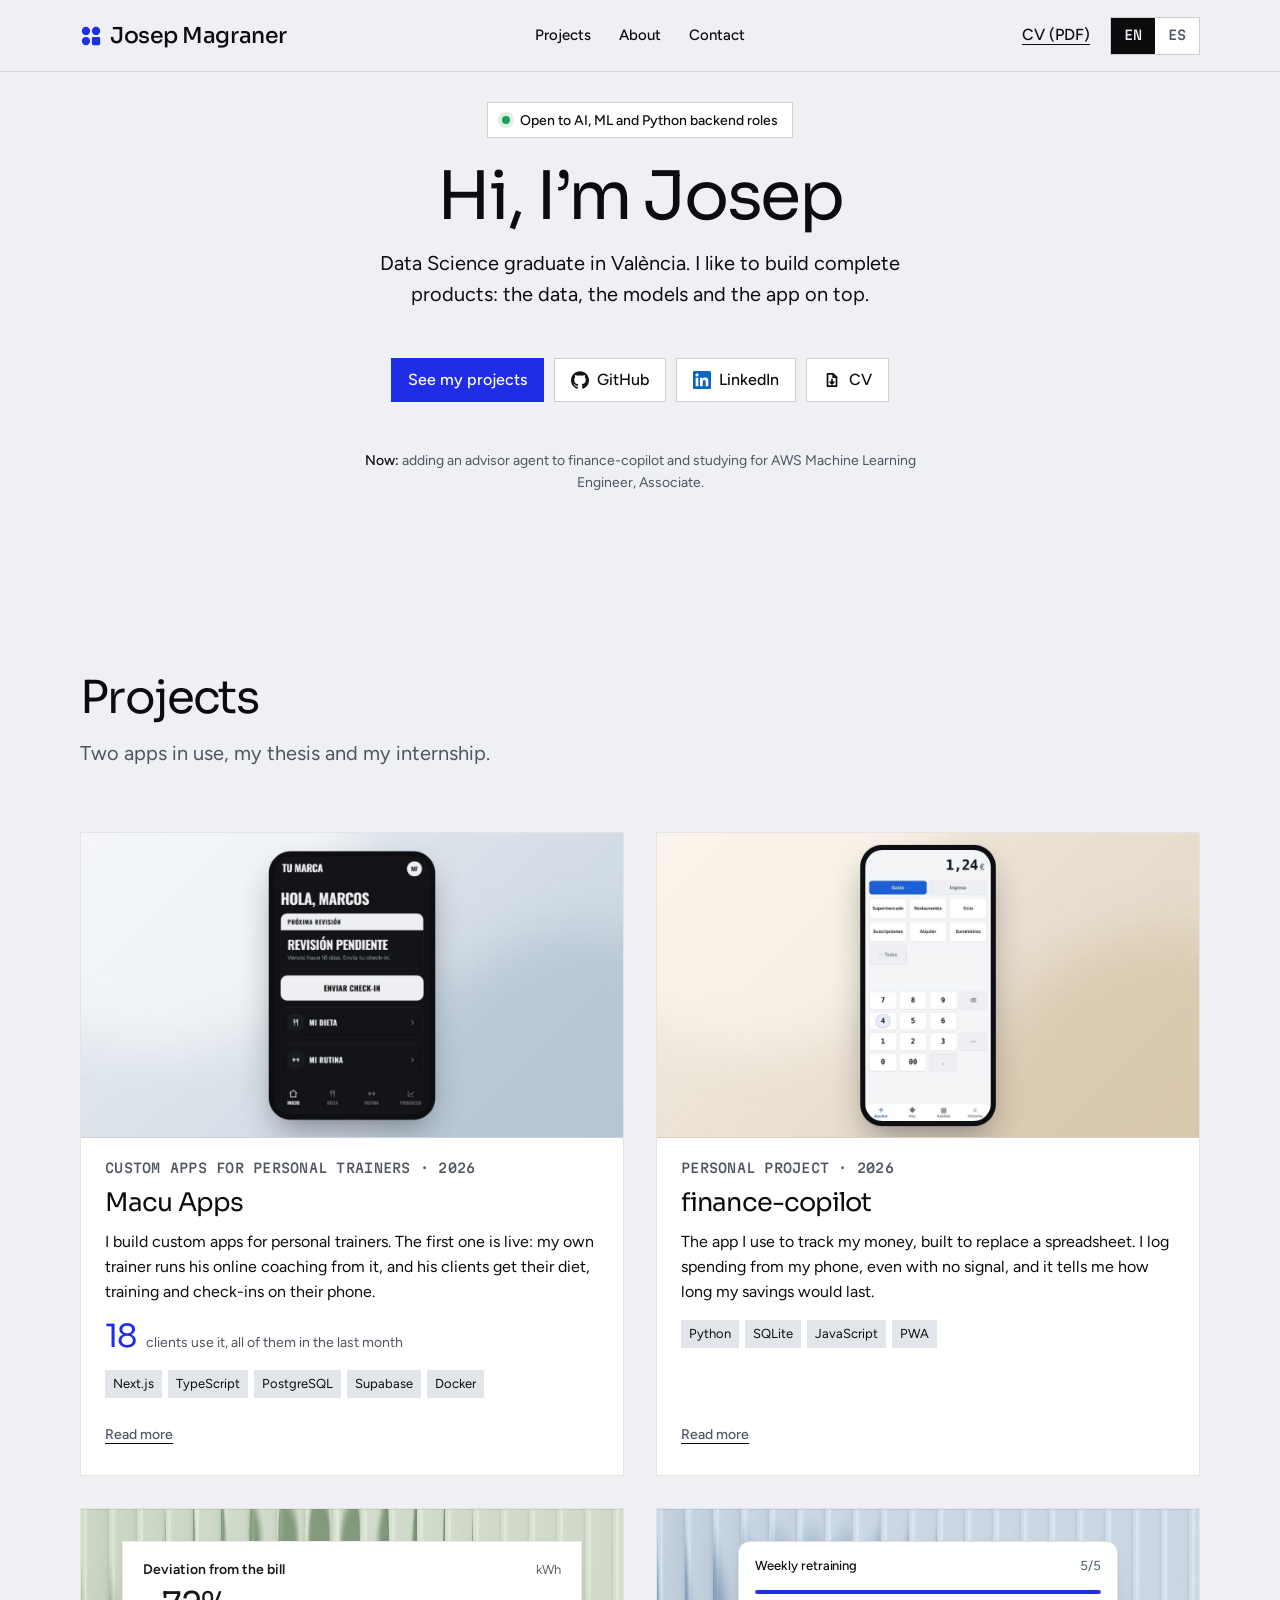
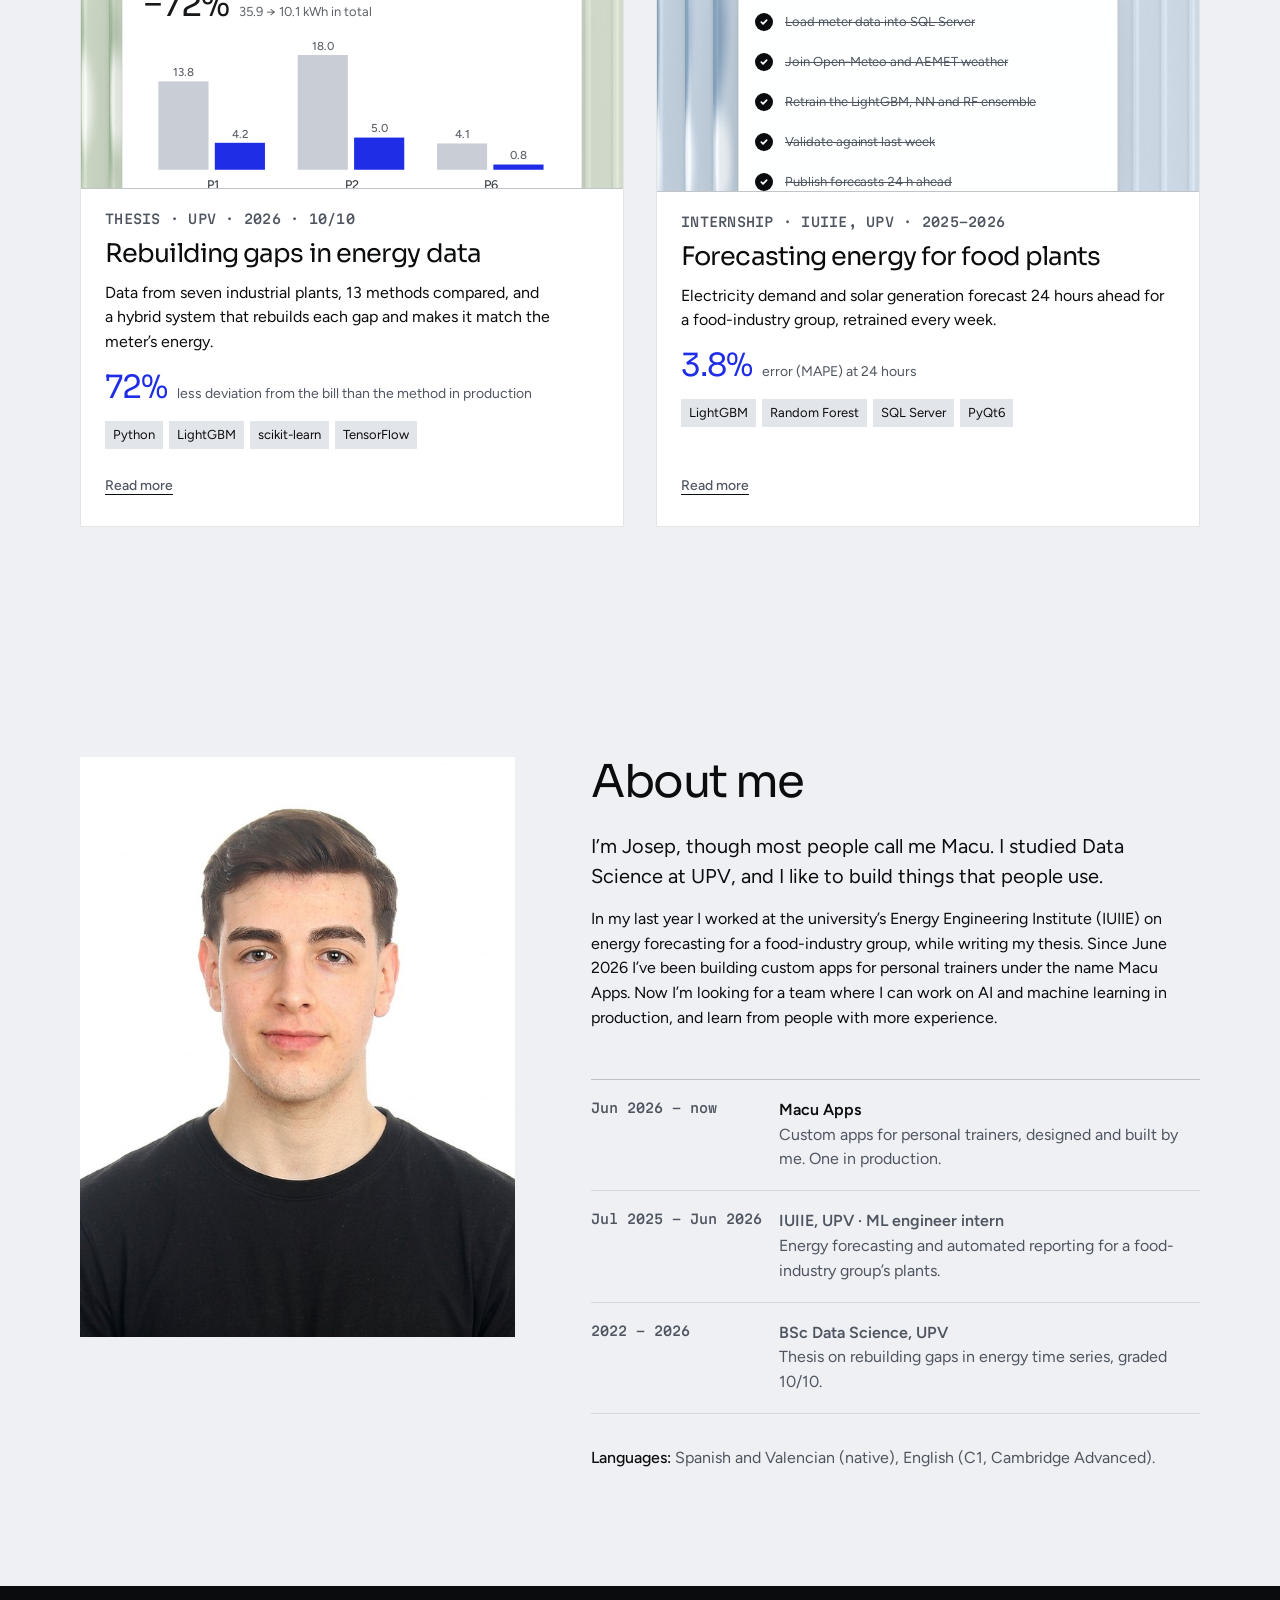
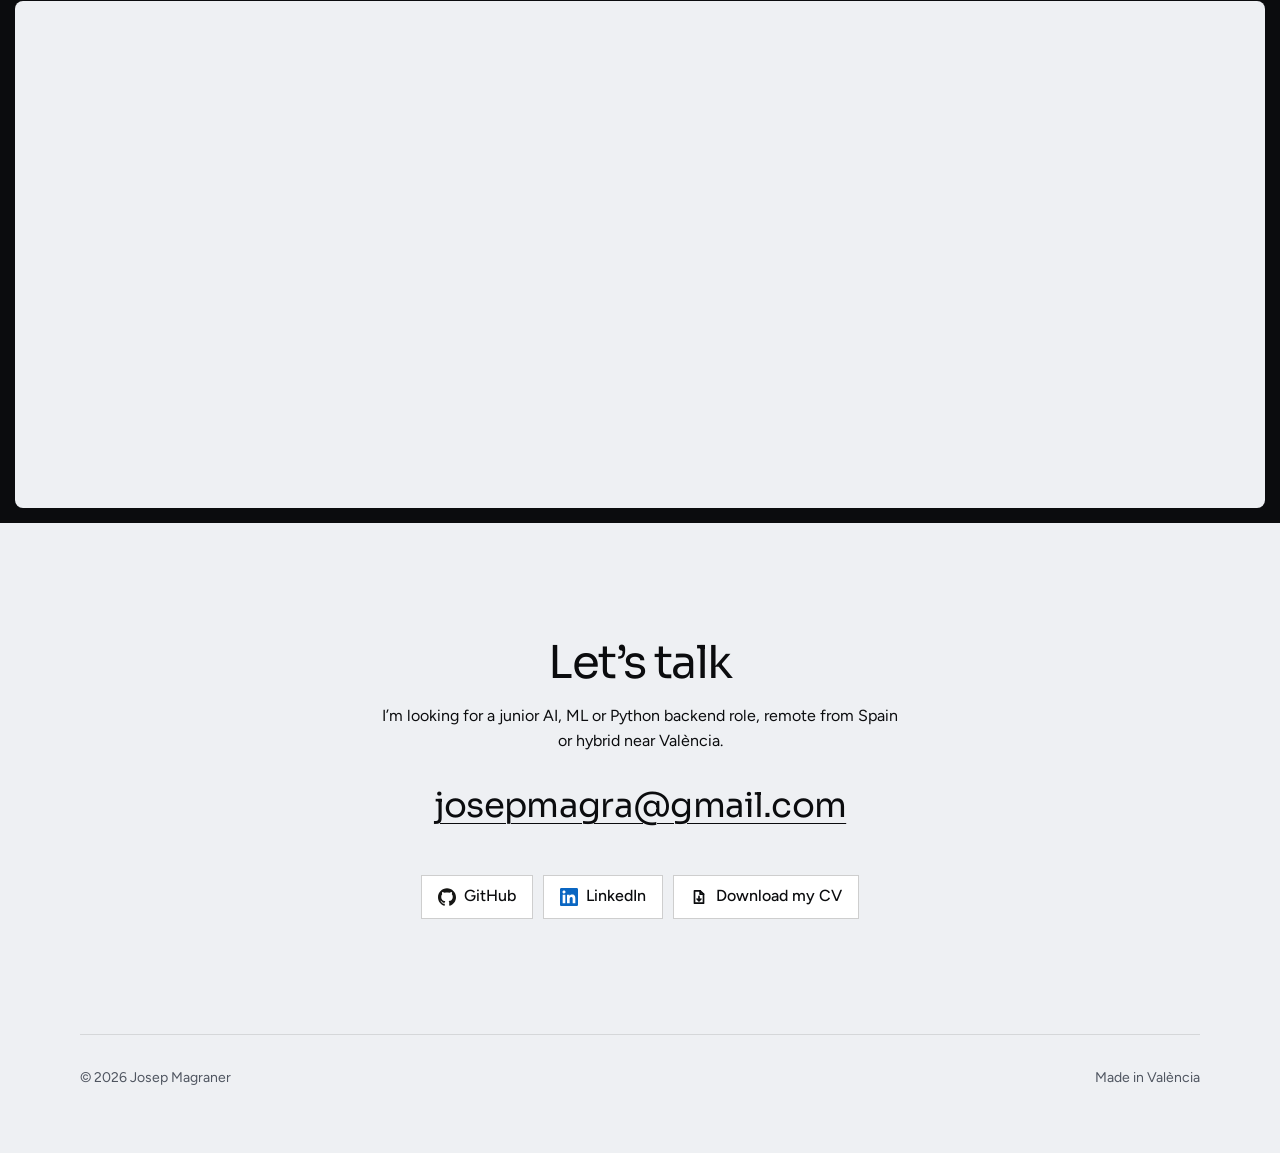
==== index.html @ b152e17d "Web personal: primera publicación en josepmagra.dev" ====
<!doctype html>
<html lang="en" data-lang="en" data-title-en="Josep Magraner · Data Science graduate in València" data-title-es="Josep Magraner · graduado en Ciencia de Datos en València" data-type="software" data-radius="sharp" data-ground="sand" data-buttons="arrow" data-motion>
<head>
<meta charset="utf-8">
<meta name="viewport" content="width=device-width, initial-scale=1">
<title>Josep Magraner · Data Science graduate in València</title>
<meta name="description" content="Josep Magraner (Macu), Data Science graduate from UPV. Projects, background and contact.">
<meta property="og:type" content="website">
<meta property="og:title" content="Josep Magraner · Data Science graduate in València">
<meta property="og:description" content="Josep Magraner (Macu), Data Science graduate from UPV. Projects, background and contact.">
<link rel="icon" href="favicon.svg" type="image/svg+xml">
<meta name="theme-color" content="#eef0f3">
<link rel="preconnect" href="https://fonts.googleapis.com">
<link rel="preconnect" href="https://fonts.gstatic.com" crossorigin>
<link href="https://fonts.googleapis.com/css2?family=Sora:wght@400..700&family=Figtree:wght@400..600&family=Martian+Mono:wght@400..500&display=swap" rel="stylesheet">
<link rel="stylesheet" href="assets/system.css">
<link rel="stylesheet" href="assets/ui/cards.css">
<link rel="stylesheet" href="assets/motion/motion.css">
<link rel="stylesheet" href="assets/backgrounds/backgrounds.css">
<link rel="stylesheet" href="assets/layout/layout.css">
<link rel="stylesheet" href="assets/icons/icon.css">
<link rel="stylesheet" href="assets/ui/base.css">
<link rel="stylesheet" href="assets/ui/checklist/fragment.css">
<link rel="stylesheet" href="css/site.css">
<script>document.documentElement.classList.add('m-enter');setTimeout(()=>document.documentElement.classList.add('m-enter-done'),700)</script>
<script src="assets/backgrounds/backgrounds.js"></script>
<script>document.documentElement.classList.add('mo-js');setTimeout(()=>document.documentElement.classList.add('mo-safe'),2500)</script>
</head>
<body>
<header class="nav nav--centre">
  <div class="wrap nav__bar">
    <a class="skip-link" href="#top"><span class="en">Skip to content</span><span class="es">Ir al contenido</span></a>
    <a class="nav__logo" href="#top"><span class="mark" data-mark="dots" aria-hidden="true"></span>Josep Magraner</a>
    <nav class="nav__links" aria-label="Main">
      <div class="nav__item"><a class="nav__link" href="#projects"><span class="en">Projects</span><span class="es">Proyectos</span></a></div>
      <div class="nav__item"><a class="nav__link" href="#about"><span class="en">About</span><span class="es">Sobre mí</span></a></div>
      <div class="nav__item"><a class="nav__link" href="#contact"><span class="en">Contact</span><span class="es">Contacto</span></a></div>
    </nav>
    <div class="nav__actions">
      <a class="nav__cv en" href="cv/Josep-Magraner-CV-EN.pdf">CV (PDF)</a><a class="nav__cv es" href="cv/Josep-Magraner-CV-ES.pdf">CV (PDF)</a>
      <div class="lang lang--desk" role="group" aria-label="Language / Idioma"><button type="button" data-set-lang="en" aria-pressed="true">EN</button><button type="button" data-set-lang="es" aria-pressed="false">ES</button></div>
    </div>
    <div class="lang lang--mob" role="group" aria-label="Language / Idioma"><button type="button" data-set-lang="en" aria-pressed="true">EN</button><button type="button" data-set-lang="es" aria-pressed="false">ES</button></div>
    <button class="nav__toggle" type="button" aria-expanded="false" aria-label="Menu">
      <svg width="18" height="18" viewBox="0 0 18 18" aria-hidden="true"><path d="M2 5h14M2 13h14" stroke="currentColor" stroke-width="1.6" stroke-linecap="round"/></svg>
    </button>
  </div>
</header>

<main id="top">
  <section class="intro" data-enter aria-labelledby="intro-h">
    <div class="wrap">
      <span class="intro__status"><i aria-hidden="true"></i><span class="en">Open to AI, ML and Python backend roles</span><span class="es">Busco puesto en IA, ML o backend con Python</span></span>
      <h1 id="intro-h"><span class="en">Hi, I&rsquo;m Josep</span><span class="es">Hola, soy Josep</span></h1>
      <p class="intro__lead"><span class="en">Data Science graduate in València. I like to build complete products: the data, the models and the app on top.</span><span class="es">Graduado en Ciencia de Datos en València. Me gusta construir productos completos: los datos, los modelos y la app que va encima.</span></p>
      <div class="intro__links">
        <a class="chip-link chip-link--main" href="#projects"><span class="en">See my projects</span><span class="es">Ver mis proyectos</span></a>
        <a class="chip-link" href="https://github.com/JosepMagra"><img src="assets/icons/github.svg" alt="" width="18" height="18">GitHub</a>
        <a class="chip-link" href="https://www.linkedin.com/in/josepmagra"><img src="assets/icons/linkedin.svg" alt="" width="18" height="18">LinkedIn</a>
        <a class="chip-link en" href="cv/Josep-Magraner-CV-EN.pdf"><svg viewBox="0 0 16 16" aria-hidden="true" fill="none" stroke="currentColor" stroke-width="1.5" stroke-linecap="round" stroke-linejoin="round"><path d="M4 2.5h5l3 3v8H4z"/><path d="M9 2.5v3h3M8 7.5v4M6.3 9.8 8 11.5l1.7-1.7"/></svg>CV</a><a class="chip-link es" href="cv/Josep-Magraner-CV-ES.pdf"><svg viewBox="0 0 16 16" aria-hidden="true" fill="none" stroke="currentColor" stroke-width="1.5" stroke-linecap="round" stroke-linejoin="round"><path d="M4 2.5h5l3 3v8H4z"/><path d="M9 2.5v3h3M8 7.5v4M6.3 9.8 8 11.5l1.7-1.7"/></svg>CV</a>
      </div>
      <p class="intro__now"><span class="en"><b>Now:</b> adding an advisor agent to finance-copilot and studying for AWS Machine Learning Engineer, Associate.</span><span class="es"><b>Ahora:</b> añadiendo un agente asesor a finance-copilot y preparando la AWS Machine Learning Engineer, Associate.</span></p>
    </div>
  </section>

  <section class="section" id="projects" aria-labelledby="projects-h">
    <div class="wrap">
      <div class="section-head">
        <h2 id="projects-h"><span class="en">Projects</span><span class="es">Proyectos</span></h2>
        <p><span class="en">Two apps in use, my thesis and my internship.</span><span class="es">Dos apps en uso, mi TFG y mis prácticas.</span></p>
      </div>
      <div class="projects">
        <article class="proj">
          <div class="vid vid--macu-apps"><video autoplay muted loop playsinline preload="metadata" poster="media/macu-apps.jpg" aria-label="Recording of the Macu Apps client app and coach dashboard with sample data"><source src="media/macu-apps.mp4" type="video/mp4"></video></div>
          <div class="proj__body">
            <span class="proj__kind"><span class="en">Custom apps for personal trainers · 2026</span><span class="es">Apps a medida para entrenadores · 2026</span></span>
            <h3><a href="projects/macu-apps.html">Macu Apps</a></h3>
            <p class="proj__what"><span class="en">I build custom apps for personal trainers. The first one is live: my own trainer runs his online coaching from it, and his clients get their diet, training and check-ins on their phone.</span><span class="es">Hago apps a medida para entrenadores personales. La primera ya funciona: mi propio entrenador lleva desde ella su asesoría online, y sus clientes tienen la dieta, el entreno y las revisiones en el móvil.</span></p>
            <p class="proj__result"><b>18</b><span><span class="en">clients use it, all of them in the last month</span><span class="es">clientes la usan; todos, en el último mes</span></span></p>
            <ul class="proj__tech"><li>Next.js</li><li>TypeScript</li><li>PostgreSQL</li><li>Supabase</li><li>Docker</li></ul>
            <div class="proj__links"><a href="projects/macu-apps.html"><span class="en">Read more</span><span class="es">Ver más</span></a></div>
          </div>
        </article>
        <article class="proj">
          <div class="vid vid--finance-copilot"><video autoplay muted loop playsinline preload="metadata" poster="media/finance-copilot.jpg" aria-label="Recording of finance-copilot with sample data: logging an expense, the overview, the analysis and the offline queue"><source src="media/finance-copilot.mp4" type="video/mp4"></video></div>
          <div class="proj__body">
            <span class="proj__kind"><span class="en">Personal project · 2026</span><span class="es">Proyecto personal · 2026</span></span>
            <h3><a href="projects/finance-copilot.html">finance-copilot</a></h3>
            <p class="proj__what"><span class="en">The app I use to track my money, built to replace a spreadsheet. I log spending from my phone, even with no signal, and it tells me how long my savings would last.</span><span class="es">La app con la que llevo mis cuentas, hecha para sustituir un Excel. Apunto los gastos desde el móvil, aunque no haya cobertura, y me dice cuánto me duraría el ahorro.</span></p>
            
            <ul class="proj__tech"><li>Python</li><li>SQLite</li><li>JavaScript</li><li>PWA</li></ul>
            <div class="proj__links"><a href="projects/finance-copilot.html"><span class="en">Read more</span><span class="es">Ver más</span></a></div>
          </div>
        </article>
        <article class="proj">
          <div class="panel panel--flush" data-fx="fluted-glass" data-fx-seed="43" data-fx-palette='{"bg":"#cdd6c6","surface":"#dce3d6","ink":"#262d24","muted":"#5f6a5a","accent":"#6c8e63"}' data-fx-params='{"speed":0,"calm":0.2,"calmX":0.5,"calmY":0.5}' style="--calm-k:0%">
            <div class="stage"><div class="at-rise fit" style="--fit-max:460px;--ax:max(24px, 50% - 230px);--ay:32px;--ay-sm:16px">
<div class="billchart" role="img" aria-label="Deviation from the electricity bill by billing period: P1 from 13.8 to 4.2 kWh, P2 from 18.0 to 5.0, P6 from 4.1 to 0.8. Total from 35.9 to 10.1 kWh.">
  <div class="billchart__top"><span class="billchart__title"><span class="en">Deviation from the bill</span><span class="es">Desviación respecto a la factura</span></span><span class="billchart__unit">kWh</span></div>
  <div class="billchart__big"><b>&minus;72%</b><span><span class="en">35.9 → 10.1 kWh in total</span><span class="es">35,9 → 10,1 kWh en total</span></span></div>
  <svg viewBox="0 0 400 150" aria-hidden="true"><rect class="bar-old" x="14.7" y="43.4" width="48" height="84.6"/><text class="val" x="38.7" y="38.4" text-anchor="middle">13.8</text><rect class="bar-new" x="68.7" y="102.2" width="48" height="25.8"/><text class="val" x="92.7" y="97.2" text-anchor="middle">4.2</text><text x="66.7" y="146" text-anchor="middle">P1</text><rect class="bar-old" x="148.0" y="18.2" width="48" height="109.8"/><text class="val" x="172.0" y="13.2" text-anchor="middle">18.0</text><rect class="bar-new" x="202.0" y="97.2" width="48" height="30.8"/><text class="val" x="226.0" y="92.2" text-anchor="middle">5.0</text><text x="200.0" y="146" text-anchor="middle">P2</text><rect class="bar-old" x="281.3" y="102.8" width="48" height="25.2"/><text class="val" x="305.3" y="97.8" text-anchor="middle">4.1</text><rect class="bar-new" x="335.3" y="123.0" width="48" height="5.0"/><text class="val" x="359.3" y="118.0" text-anchor="middle">0.8</text><text x="333.3" y="146" text-anchor="middle">P6</text></svg>
  <div class="billchart__legend"><span><i style="background:#c9ced6"></i><span class="en">Method in production</span><span class="es">Método en producción</span></span><span><i style="background:#1f2de6"></i><span class="en">New system</span><span class="es">Sistema nuevo</span></span></div>
</div>
            </div></div>
          </div>
          <div class="proj__body">
            <span class="proj__kind"><span class="en">Thesis · UPV · 2026 · 10/10</span><span class="es">TFG · UPV · 2026 · 10/10</span></span>
            <h3><a href="projects/energy-gaps.html"><span class="en">Rebuilding gaps in energy data</span><span class="es">Reconstruir huecos en datos energéticos</span></a></h3>
            <p class="proj__what"><span class="en">Data from seven industrial plants, 13 methods compared, and a hybrid system that rebuilds each gap and makes it match the meter&rsquo;s energy.</span><span class="es">Datos de siete plantas industriales, 13 métodos comparados y un sistema híbrido que reconstruye cada hueco y lo cuadra con la energía del contador.</span></p>
            <p class="proj__result"><b>72%</b><span><span class="en">less deviation from the bill than the method in production</span><span class="es">menos desviación respecto a la factura que el método en producción</span></span></p>
            <ul class="proj__tech"><li>Python</li><li>LightGBM</li><li>scikit-learn</li><li>TensorFlow</li></ul>
            <div class="proj__links"><a href="projects/energy-gaps.html"><span class="en">Read more</span><span class="es">Ver más</span></a></div>
          </div>
        </article>
        <article class="proj">
          <div class="panel panel--flush" data-fx="fluted-glass" data-fx-seed="44" data-fx-palette='{"bg":"#c6d3df","surface":"#d6e0e9","ink":"#25303a","muted":"#5d6873","accent":"#3f6a92"}' data-fx-params='{"speed":0,"calm":0.2,"calmX":0.5,"calmY":0.5}' style="--calm-k:0%">
            <div class="stage"><div class="at-rise fit" style="--fit-max:380px;--ax:max(24px, 50% - 190px);--ay:32px;--ay-sm:16px">
<div class="ui ui-panel ui-checks" data-ui="checklist">
  <div class="ui-checks__head"><div class="ui-title"><span class="en">Weekly retraining</span><span class="es">Reentrenamiento semanal</span></div><span class="ui-spacer"></span><div class="ui-meta" data-checks-count>5/5</div></div>
  <div class="ui-checks__bar"><i data-checks-bar style="--k:1"></i></div>
  <ul class="ui-checks__list"><li class="ui-check is-done"><span class="ui-check__box"><svg viewBox="0 0 16 16"><path d="m4.5 8.2 2.3 2.3 4.7-5"/></svg></span><span class="ui-check__label"><span class="en">Load meter data into SQL Server</span><span class="es">Cargar los contadores en SQL Server</span></span></li><li class="ui-check is-done"><span class="ui-check__box"><svg viewBox="0 0 16 16"><path d="m4.5 8.2 2.3 2.3 4.7-5"/></svg></span><span class="ui-check__label"><span class="en">Join Open-Meteo and AEMET weather</span><span class="es">Cruzar con Open-Meteo y AEMET</span></span></li><li class="ui-check is-done"><span class="ui-check__box"><svg viewBox="0 0 16 16"><path d="m4.5 8.2 2.3 2.3 4.7-5"/></svg></span><span class="ui-check__label"><span class="en">Retrain the LightGBM, NN and RF ensemble</span><span class="es">Reentrenar el ensemble LightGBM, RN y RF</span></span></li><li class="ui-check is-done"><span class="ui-check__box"><svg viewBox="0 0 16 16"><path d="m4.5 8.2 2.3 2.3 4.7-5"/></svg></span><span class="ui-check__label"><span class="en">Validate against last week</span><span class="es">Validar contra la semana anterior</span></span></li><li class="ui-check is-done"><span class="ui-check__box"><svg viewBox="0 0 16 16"><path d="m4.5 8.2 2.3 2.3 4.7-5"/></svg></span><span class="ui-check__label"><span class="en">Publish forecasts 24 h ahead</span><span class="es">Publicar la previsión a 24 h</span></span></li></ul>
</div>
            </div></div>
          </div>
          <div class="proj__body">
            <span class="proj__kind"><span class="en">Internship · IUIIE, UPV · 2025–2026</span><span class="es">Prácticas · IUIIE, UPV · 2025–2026</span></span>
            <h3><a href="projects/energy-forecasting.html"><span class="en">Forecasting energy for food plants</span><span class="es">Previsión energética para plantas de alimentación</span></a></h3>
            <p class="proj__what"><span class="en">Electricity demand and solar generation forecast 24 hours ahead for a food-industry group, retrained every week.</span><span class="es">Previsión a 24 horas de la demanda eléctrica y la generación solar de un grupo de alimentación, reentrenada cada semana.</span></p>
            <p class="proj__result"><b><span class="en">3.8%</span><span class="es">3,8%</span></b><span><span class="en">error (MAPE) at 24 hours</span><span class="es">de error (MAPE) a 24 horas</span></span></p>
            <ul class="proj__tech"><li>LightGBM</li><li>Random Forest</li><li>SQL Server</li><li>PyQt6</li></ul>
            <div class="proj__links"><a href="projects/energy-forecasting.html"><span class="en">Read more</span><span class="es">Ver más</span></a></div>
          </div>
        </article>
      </div>
    </div>
  </section>

  <section class="section" id="about" aria-labelledby="about-h">
    <div class="wrap about">
      <img class="about__photo" src="img/photo.jpg" alt="Josep Magraner" width="600" height="800">
      <div class="about__text">
        <h2 id="about-h"><span class="en">About me</span><span class="es">Sobre mí</span></h2>
        <p class="t-lead"><span class="en">I&rsquo;m Josep, though most people call me Macu. I studied Data Science at UPV, and I like to build things that people use.</span><span class="es">Soy Josep, aunque casi todos me llaman Macu. Estudié Ciencia de Datos en la UPV y me gusta construir cosas que la gente usa.</span></p>
        <p><span class="en">In my last year I worked at the university&rsquo;s Energy Engineering Institute (IUIIE) on energy forecasting for a food-industry group, while writing my thesis. Since June 2026 I&rsquo;ve been building custom apps for personal trainers under the name Macu Apps. Now I&rsquo;m looking for a team where I can work on AI and machine learning in production, and learn from people with more experience.</span><span class="es">En mi último año trabajé en el Instituto de Ingeniería Energética (IUIIE) de la UPV, en previsión energética para un grupo de alimentación, a la vez que hacía el TFG. Desde junio de 2026 hago apps a medida para entrenadores personales con el nombre de Macu Apps. Ahora busco un equipo donde trabajar en IA y machine learning en producción, y aprender de gente con más experiencia.</span></p>
        <ol class="timeline">
          <li><time><span class="en">Jun 2026 – now</span><span class="es">jun 2026 – hoy</span></time><div><b>Macu Apps</b><span><span class="en">Custom apps for personal trainers, designed and built by me. One in production.</span><span class="es">Apps a medida para entrenadores personales, que diseño y desarrollo yo. Una en producción.</span></span></div></li>
          <li><time><span class="en">Jul 2025 – Jun 2026</span><span class="es">jul 2025 – jun 2026</span></time><div><b><span class="en">IUIIE, UPV · ML engineer intern</span><span class="es">IUIIE, UPV · ML engineer en prácticas</span></b><span><span class="en">Energy forecasting and automated reporting for a food-industry group&rsquo;s plants.</span><span class="es">Previsión energética e informes automáticos para las plantas de un grupo de alimentación.</span></span></div></li>
          <li><time>2022 – 2026</time><div><b><span class="en">BSc Data Science, UPV</span><span class="es">Grado en Ciencia de Datos, UPV</span></b><span><span class="en">Thesis on rebuilding gaps in energy time series, graded 10/10.</span><span class="es">TFG sobre reconstrucción de huecos en series energéticas, con un 10.</span></span></div></li>
        </ol>
        <p class="langs"><span class="en"><b>Languages:</b> Spanish and Valencian (native), English (C1, Cambridge Advanced).</span><span class="es"><b>Idiomas:</b> español y valenciano (nativos), inglés (C1, Cambridge Advanced).</span></p>
      </div>
    </div>
  </section>

  <section class="section ground-inverse" id="how" data-moment="iris-opens" data-moment-opts='{"from": "base"}' aria-labelledby="how-h">
    <div class="wrap">
      <h2 id="how-h"><span class="en">How I work</span><span class="es">Cómo trabajo</span></h2>
      <div class="how">
        <div><span class="step-num">1</span><h3><span class="en">Tests before fixes</span><span class="es">Primero, el test</span></h3><p><span class="en">A bug gets a test that fails first. Unit, property-based and end-to-end tests run on every push, and a red build doesn&rsquo;t deploy.</span><span class="es">Cada fallo tiene antes un test que falla. Los tests unitarios, de propiedades y end-to-end se pasan en cada push, y si algo falla no se despliega.</span></p></div>
        <div><span class="step-num">2</span><h3><span class="en">AI agents, checked by me</span><span class="es">Agentes de IA, revisados</span></h3><p><span class="en">I build with AI coding agents, and I review and verify every change they make.</span><span class="es">Programo con agentes de IA, y reviso y compruebo cada cambio que hacen.</span></p></div>
        <div><span class="step-num">3</span><h3><span class="en">Decisions in writing</span><span class="es">Las decisiones, por escrito</span></h3><p><span class="en">A knowledge base maintained by an LLM keeps every product decision and why it was made. My agents read it before each task.</span><span class="es">Una base de conocimiento mantenida por un LLM guarda cada decisión de producto y su porqué. Mis agentes la leen antes de cada tarea.</span></p></div>
      </div>
    </div>
  </section>

  <section class="section contact" id="contact" aria-labelledby="contact-h">
    <div class="wrap">
      <h2 id="contact-h"><span class="en">Let&rsquo;s talk</span><span class="es">Hablemos</span></h2>
      <p><span class="en">I&rsquo;m looking for a junior AI, ML or Python backend role, remote from Spain or hybrid near València.</span><span class="es">Busco un puesto junior de IA, ML o backend con Python, en remoto desde España o híbrido cerca de València.</span></p>
      <p class="contact__line"><a class="contact__mail" href="mailto:josepmagra@gmail.com">josepmagra@gmail.com</a></p>
      <div class="intro__links">
        <a class="chip-link" href="https://github.com/JosepMagra"><img src="assets/icons/github.svg" alt="" width="18" height="18">GitHub</a>
        <a class="chip-link" href="https://www.linkedin.com/in/josepmagra"><img src="assets/icons/linkedin.svg" alt="" width="18" height="18">LinkedIn</a>
        <a class="chip-link en" href="cv/Josep-Magraner-CV-EN.pdf"><svg viewBox="0 0 16 16" aria-hidden="true" fill="none" stroke="currentColor" stroke-width="1.5" stroke-linecap="round" stroke-linejoin="round"><path d="M4 2.5h5l3 3v8H4z"/><path d="M9 2.5v3h3M8 7.5v4M6.3 9.8 8 11.5l1.7-1.7"/></svg>Download my CV</a><a class="chip-link es" href="cv/Josep-Magraner-CV-ES.pdf"><svg viewBox="0 0 16 16" aria-hidden="true" fill="none" stroke="currentColor" stroke-width="1.5" stroke-linecap="round" stroke-linejoin="round"><path d="M4 2.5h5l3 3v8H4z"/><path d="M9 2.5v3h3M8 7.5v4M6.3 9.8 8 11.5l1.7-1.7"/></svg>Descargar mi CV</a>
      </div>
    </div>
  </section>
</main>

<footer class="wrap foot">
  <span>&copy; 2026 Josep Magraner</span>
  <span><span class="en">Made in València</span><span class="es">Hecho en València</span></span>
</footer>

<script src="js/lang.js"></script>
<script src="js/video.js" defer></script>
<link rel="modulepreload" href="assets/moments/moments.js">
<link rel="modulepreload" href="assets/moments/lib.js">
<link rel="modulepreload" href="assets/moments/iris-opens/moment.js">
<script type="module" src="assets/system.js"></script>
<script type="module" src="assets/motion/motion.js"></script>
<script type="module" src="assets/layout/layout.js"></script>
</body>
</html>
---- assets/system.css ----
/*
  taste-skill system.css - the one system for the page. Link it first, then assets/ui/cards.css (the
  feature card, its panel and the fragment placements), then set the palette (--p-*), the fonts and
  the radius set on :root in the page (node scripts/start.mjs prints that block).
  Do not add a second grid, spacing scale, type scale, radius scale, button or card style.
*/

/* ---------------------------------------------------------------- tokens */
:root {
  /* palette (hex only; fx.js reads --bg --surface --ink --muted --accent --accent-ink) */
  --p-bg: #ffffff;
  --p-surface: #f4f4f4;
  --p-ink: #111111;
  --p-muted: #6b6b6b;
  --p-accent: #1a4be0;
  --p-accent-ink: #ffffff;
  --p-action: #1a4be0;      /* buttons, links, focus: the accent, or the ink when the accent is too pale */
  --p-action-ink: #ffffff;
  --p-inv-bg: #111111;
  --p-inv-surface: #1c1c1c;
  --p-inv-ink: #f4f4f4;
  --p-inv-muted: #a3a3a3;
  --p-inv-accent: #ffffff;
  --p-inv-accent-ink: #111111;
  --p-inv-action: #ffffff;
  --p-inv-action-ink: #111111;
  /* the lit ground behind UI and in the closing band (references/cards.md), one per page, tech pages only
     (none on kind other, which is flat): <html data-ground="sand|sky|sage|painting">. system.js gives it to every ground
     that holds UI, on light and dark pages alike; --hue on one panel changes only its accent */
  --ground-bg: #d9ccb7; --ground-surface: #e9e0d2; --ground-ink: #2a2622; --ground-muted: #5a534a; --ground-accent: #a8794a;

  /* fonts */
  --font-display: system-ui, -apple-system, "Segoe UI", sans-serif;
  --font-text: system-ui, -apple-system, "Segoe UI", sans-serif;
  --font-mono: ui-monospace, "SFMono-Regular", Menlo, Consolas, monospace;
  --display-weight: 400;    /* headlines 400; 500 on a tech page (software, gaming, hardware) */
  --display-tracking: -0.025em;

  /* the page rhythm (references/layout-v4.md): one section per screen. The header is fixed and
     --nav tall; every section is padded --padt above and --padb (plus the phone action bar, --bar)
     below, and is exactly one or two screens tall (--h: 1 or 2; --hm on a phone). The hero's words
     start --hgap under the header and its content ends --hpadb above the fold. */
  --nav: 72px;
  --padt: 120px;
  --padb: 72px;
  --hgap: 48px;
  --hpadb: 64px;
  --bar: 0px;
  /* grid: one .wrap (alias .container) for the header, every section and the footer, the same
     --gut on both sides: 1280 wide at x 80-1360 at 1440, 342 at x 24-366 at 390 */
  --container: 1280px;
  --gut: 80px;
  --pad: var(--gut);
  --gutter: 24px;

  /* spacing: 4/8 scale */
  --s-1: 4px;  --s-2: 8px;  --s-3: 12px; --s-4: 16px; --s-5: 24px;
  --s-6: 32px; --s-7: 48px; --s-8: 64px; --s-9: 96px; --s-10: 128px;
  --section: 40px;      /* only a .section outside main (the kit's demo pages); every main > section and
                           footer.closing take --padt and --padb */
  --section-band: 56px; /* the same for an older footer outside footer.closing */
  --head-gap: 48px;     /* the one heading-to-content gap, 32 on a phone (layout.css reads it as --ly-head-gap) */
  --card-pad: 16px;     /* card padding (cards.css sets its own for cards with a panel) */
  --card-gap: 16px;     /* gap between cards */

  /* type scale (the only sizes on the page) */
  --t-label: 13px;
  --t-small: 14px;
  --t-body: 16px;
  --t-lead: 18px;
  --t-card: 18px;
  --t-h3: 24px;
  /* straight lines from the phone size at 390 to the desktop size at 1440 (system.md's table) */
  --t-h2: clamp(30px, 1.72vw + 23.3px, 48px);
  --t-h1: clamp(38px, 3.24vw + 25.4px, 72px);
  /* a big number stays a step under the h2 (VI-11): 38 at 1440, 28 at 390, so it never reads as a
     section heading; a stats row and a price set their own, smaller still */
  --t-stat: clamp(28px, .952vw + 24.29px, 38px);

  /* radius: one scale (soft by default; data-radius on <html> switches it) */
  --r-sm: 8px;  --r-md: 12px; --r-lg: 20px; --r-btn: 8px;

  /* controls (fixed here; a page never adds its own) */
  --btn-h: 44px;
  --btn-h-sm: 36px;
  --nav-h: var(--nav);  /* the older name, kept for the kit's files */
  --icon: 16px;         /* small icons: socials, menu chevrons, mono brand marks */

  /* motion: the one UI ease-out (motion.css --m-ease and ui/base.css --u-ease read it; references/motion.md) */
  --ease: cubic-bezier(.2, .8, .2, 1);
  --dur: 180ms;
}
html[data-radius="sharp"] { --r-sm: 4px; --r-md: 6px;  --r-lg: 8px;  --r-btn: 4px; }
html[data-radius="soft"]  { --r-sm: 8px; --r-md: 12px; --r-lg: 20px; --r-btn: 8px; }
html[data-radius="round"] { --r-sm: 10px; --r-md: 16px; --r-lg: 24px; --r-btn: 999px; }
/* the four lit grounds (references/cards.md); sand is the default above. painting goes with
   painterly-landscape (x.ai's daylight sky over olive hills) */
html[data-ground="sky"]      { --ground-bg: #c6d3df; --ground-surface: #d6e0e9; --ground-ink: #25303a; --ground-muted: #4d5964; --ground-accent: #3f6a92; }
html[data-ground="sage"]     { --ground-bg: #cdd6c6; --ground-surface: #dce3d6; --ground-ink: #262d24; --ground-muted: #535b51; --ground-accent: #6c8e63; }
html[data-ground="painting"] { --ground-bg: #79a8d6; --ground-surface: #a6c4e2; --ground-ink: #16212c; --ground-muted: #273949; --ground-accent: #9c9b3c; }
/* cards.css takes its card and panel radii from this scale */
html[data-radius] .card { --c-r: var(--r-lg); }
html[data-radius] .panel { --p-r: var(--r-md); }

/* a phone: the header 56, the sections padded 96 / 48, the hero's words 40 under the header and its
   content ending 24 above the fold, 24 at both sides, 12 between columns */
@media (max-width: 639px) {
  :root { --nav: 56px; --padt: 96px; --padb: 48px; --hgap: 40px; --hpadb: 24px; --gut: 24px; --gutter: 12px; --card-gap: 12px; --head-gap: 32px; }
}
@media (min-width: 640px) {
  :root { --gut: 48px; --section: 48px; --section-band: 72px; --card-pad: 24px; }
}
@media (min-width: 1024px) {
  :root { --gut: 80px; --section: 56px; --section-band: 96px; --card-gap: 24px;
          --t-lead: 20px; --t-card: 20px; --t-h3: 28px; }
  /* a place (and a local service): the 1200 column at x 120-1320 */
  html[data-type="place"] { --gut: 120px; --container: 1200px; }
}
/* a place (VI-06, ST-96, PH-23): its own smaller type (h1 48/53 and 32/37, h2 32/40 and 24/30, titles
   and the sub-line 20 and 18), the Recipe 3 hero's gap under its photograph (40, 24 on a phone),
   square photographs and cards and 2px buttons, whatever data-radius and data-buttons say */
:root[data-type="place"] {
  --hgap: 40px;
  --t-h1: clamp(32px, 1.524vw + 26.06px, 48px);
  --t-h2: clamp(24px, .762vw + 21px, 32px);
  --t-h3: clamp(20px, .381vw + 18.51px, 24px);
  --r-sm: 2px; --r-md: 0px; --r-lg: 0px; --r-btn: 2px;
}
:root[data-type="place"] :is(h1, .t-h1) { line-height: 1.104; }
:root[data-type="place"] :is(h2, .t-h2) { line-height: 1.25; }
@media (max-width: 639px) {
  :root[data-type="place"] { --hgap: 24px; }
  :root[data-type="place"] :is(h1, .t-h1) { line-height: 1.156; }
}

/* ---------------------------------------------------------------- grounds (at most three) */
:root, .ground-base {
  --bg: var(--p-bg); --surface: var(--p-surface); --ink: var(--p-ink); --muted: var(--p-muted);
  --accent: var(--p-accent); --accent-ink: var(--p-accent-ink); --card: var(--p-surface);
  --action: var(--p-action); --action-ink: var(--p-action-ink);
}
.ground-surface {
  --bg: var(--p-surface); --surface: var(--p-bg); --ink: var(--p-ink); --muted: var(--p-muted);
  --accent: var(--p-accent); --accent-ink: var(--p-accent-ink); --card: var(--p-bg);
  --action: var(--p-action); --action-ink: var(--p-action-ink);
}
.ground-inverse {
  --bg: var(--p-inv-bg); --surface: var(--p-inv-surface); --ink: var(--p-inv-ink); --muted: var(--p-inv-muted);
  --accent: var(--p-inv-accent); --accent-ink: var(--p-inv-accent-ink); --card: var(--p-inv-surface);
  --action: var(--p-inv-action); --action-ink: var(--p-inv-action-ink);
}
:root, .ground-base, .ground-surface, .ground-inverse {
  --line: color-mix(in oklab, var(--ink) 11%, transparent);
  --line-strong: color-mix(in oklab, var(--ink) 20%, transparent);
  /* effects (fx.js) and UI fragments (assets/ui) take the colours of the ground they sit on */
  --fx-bg: var(--bg); --fx-surface: var(--surface); --fx-ink: var(--ink); --fx-muted: var(--muted);
  --fx-accent: var(--accent); --fx-accent-ink: var(--accent-ink);
  --ui-font: var(--font-text); --ui-mono: var(--font-mono); --ui-radius: var(--r-md);
}
.ground-base, .ground-surface, .ground-inverse { background: var(--bg); color: var(--ink); }

/* ---------------------------------------------------------------- base */
*, *::before, *::after { box-sizing: border-box; }
/* an anchor lands on the section's top (the judge's frame): the fixed header covers --nav of its --padt */
html { -webkit-text-size-adjust: 100%; scroll-padding-top: 0; scroll-behavior: auto; margin: 0; }
body {
  margin: 0; background: var(--bg); color: var(--ink);
  font: 400 var(--t-body)/1.55 var(--font-text);
  -webkit-font-smoothing: antialiased; text-rendering: optimizeLegibility; overflow-x: clip;
}
img, svg, video, canvas { display: block; max-width: 100%; }
/* hidden means hidden, also on an img the line above makes a block (a menu tab's photograph, a peek photograph) */
[hidden] { display: none !important; }
img, video { height: auto; }
a { color: inherit; text-decoration: none; }
button { font: inherit; color: inherit; }
h1, h2, h3, h4, p, ul, ol, figure, blockquote { margin: 0; }
ul, ol { padding: 0; list-style: none; }
h1, h2, h3, h4 {
  font-family: var(--font-display); font-weight: var(--display-weight);
  letter-spacing: var(--display-tracking); text-wrap: balance; overflow-wrap: break-word;
  /* a long word (a German compound at 390) breaks at a syllable with a hyphen, in the language of <html lang>;
     only words of 10 letters or more, 4 at least on each side, so a short English heading never breaks */
  hyphens: auto; -webkit-hyphens: auto; hyphenate-limit-chars: 10 4 4;
}
h1, .t-h1 { font-size: var(--t-h1); line-height: 1.04; }
h2, .t-h2 { font-size: var(--t-h2); line-height: 1.1; }
h3, .t-h3 { font-size: var(--t-h3); line-height: 1.2; }
h4, .t-card { font-family: var(--font-text); font-weight: 500; font-size: var(--t-card); line-height: 1.3; letter-spacing: -0.01em; }
p { text-wrap: pretty; }
.t-lead  { font-size: var(--t-lead); line-height: 1.5; }
.t-body  { font-size: var(--t-body); line-height: 1.55; }
.t-small { font-size: var(--t-small); line-height: 1.5; }
.t-label { font-size: var(--t-label); font-weight: 500; line-height: 1.4; letter-spacing: 0.01em; }
.t-stat  { font-family: var(--font-display); font-weight: var(--display-weight); font-size: var(--t-stat);
           line-height: 1; letter-spacing: var(--display-tracking); font-variant-numeric: tabular-nums; }
.muted { color: var(--muted); }
.mono  { font-family: var(--font-mono); }
.measure { max-width: 62ch; }
:focus-visible { outline: 2px solid var(--action); outline-offset: 2px; border-radius: 2px; }
::selection { background: color-mix(in oklab, var(--accent) 30%, transparent); }

/* ---------------------------------------------------------------- grid */
.wrap, .container { width: min(100% - 2 * var(--gut), var(--container)); margin-inline: auto; padding-inline: 0; }
.grid { display: grid; grid-template-columns: repeat(12, minmax(0, 1fr)); column-gap: var(--gutter); row-gap: var(--card-gap); }
.grid > * { min-width: 0; grid-column: 1 / -1; }
.section { padding-block: var(--section); }

/* ---------------------------------------------------------------- one section per screen
   The page is a stack of screens. Framed at scrollY = k x the screen height, a shot shows exactly one
   section: the hero alone on the first screen, every other section (and footer.closing, the close and
   the footer in one) exactly one or two screens tall, its h2 first, --padt under its top. Heights
   and padding do it: no pinning, snapping or script.
     <section class="section" id=".." style="--h: 2">     (2 screens; --hm sets a phone's count alone)
       <div class="wrap"> the h2 first, then the content </div>     (the one in-flow child)
     </section>
   A layer (a full-bleed photograph or ground behind the words) is an <img class="layer" aria-hidden="true">
   beside the .wrap. Content must fit: one screen holds 708px of content at 1440x900 (900 - 120 - 72),
   two hold 1,608 (the second screen's part starts --padt under its top with .g2). From 640 to 1279 a
   section keeps at least its screens and grows past them rather than overlap the next. */
main > :is(section, .section), footer.closing {
  position: relative; box-sizing: border-box;
  height: calc(var(--h, 1) * 100vh); height: calc(var(--h, 1) * 100svh);
  padding: var(--padt) 0 calc(var(--padb) + var(--bar));
}
main > :is(section, .section) > :is(.wrap, .container), footer.closing > .wrap { position: relative; z-index: 1; height: 100%; }
main > :is(section, .section) > :is(.wrap, .container):not(.grid) { display: flex; flex-direction: column; }
/* a .wrap that is the section's grid too (class="wrap grid"): its rows start at the top */
main > :is(section, .section) > :is(.wrap, .container).grid { align-content: start; }
/* .fill: the block that takes what the screen leaves under the heading (a photograph, a frame) */
main > :is(section, .section) > .wrap > .fill { flex: 1 1 0; min-height: 0; }
/* two screens as two groups: row 1 the h2 and the first group, row 2 the rest (no second h2), starting
   --padt under the second screen's top, so the second shot looks like any other section */
main > :is(section, .section).g2, footer.closing.g2 { --h: 2; }
main > :is(section, .section).g2 > :is(.wrap, .container), footer.closing.g2 > .wrap { display: grid; grid-template-rows: minmax(0, 1fr) minmax(0, 1fr); row-gap: calc(var(--padt) + var(--padb) + var(--bar)); }
main > :is(section, .section).g2 > :is(.wrap, .container) > *, footer.closing.g2 > .wrap > * { min-height: 0; align-self: start; }
main > :is(section, .section).g2 > :is(.wrap, .container) > :is(.group, .fill) { align-self: stretch; }
/* a group: one screen's part of a .g2 section (its h2 and first rows, or the rest) */
.group { display: flex; flex-direction: column; min-height: 0; }
/* each screen's card row runs down to that screen's foot (the cards stretch, their panels grow), so
   the second screen of a .g2 is never a short row over an empty ground; both rows end on the same line */
@media (min-width: 1024px) {
  main > :is(section, .section).g2 > .wrap > .grid:last-child,
  main > :is(section, .section).g2 > .wrap > .group > .grid:last-child { align-self: stretch; flex: 1 1 auto; min-height: 0; }
}
.group > .fill { flex: 1 1 0; min-height: 0; }
@media (min-width: 640px) and (max-width: 1279px) {
  main > :is(section, .section):not(.hero, .section--hero), footer.closing {
    height: auto; min-height: calc(var(--h, 1) * 100vh); min-height: calc(var(--h, 1) * 100svh);
  }
  /* the section is a column and its .wrap takes all of it, so a .fill (a photograph, a frame) still
     grows to the section's foot (a min-height percentage would not resolve, leaving it at its least) */
  /* :where() keeps it at no weight, so a page's own phone- or tablet-only hiding (section.desk-only { display: none }) wins */
  :where(main > :is(section, .section):not(.hero, .section--hero), footer.closing) { display: flex; flex-direction: column; }
  main > :is(section, .section):not(.hero, .section--hero) > :is(.wrap, .container), footer.closing > .wrap { flex: 1 0 auto; height: auto; min-height: 0; }
}
/* a phone: lvh (the screen with its bars hidden) for every section but the hero; --hm when stacking
   makes the content taller than the desktop count */
@media (max-width: 639px) {
  /* at least its screens, never less: content a screen cannot hold makes the section taller (the rhythm
     check then asks for --hm: 2 or less content); a fixed height would lay its last rows over the next
     section, the fault the phone shots showed most (a list under the closing heading and its button) */
  main > :is(section, .section):not(.hero, .section--hero), footer.closing {
    height: auto; min-height: calc(var(--hm, var(--h, 1)) * 100vh); min-height: calc(var(--hm, var(--h, 1)) * 100lvh);
  }
  /* one grid row at least the screens tall that grows with the .wrap's content: the .wrap is stretched to
     it, so its .fill and its two groups still share a definite height */
  /* (at no weight, as on the tablet: a page's own section.desk-only { display: none } still hides it) */
  :where(main > :is(section, .section):not(.hero, .section--hero):has(> :is(.wrap, .container)), footer.closing) {
    display: grid; grid-template-columns: minmax(0, 1fr); grid-template-rows: 1fr; grid-auto-rows: auto;
  }
  main > :is(section, .section):not(.hero, .section--hero) > :is(.wrap, .container), footer.closing > .wrap { height: auto; }
  main > :is(section, .section).g2m, footer.closing.g2m { --hm: 2; }
  main > :is(section, .section).g2m > :is(.wrap, .container), footer.closing.g2m > .wrap { display: grid; grid-template-rows: minmax(0, 1fr) minmax(0, 1fr); row-gap: calc(var(--padt) + var(--padb) + var(--bar)); }
  /* stacked in one, the two groups keep the open cards' 32px, so the first group's last panel never meets
     the next card's title */
  main > :is(section, .section).g2:not(.g2m) > :is(.wrap, .container) { display: flex; row-gap: var(--s-6); }
  /* what the two screens leave goes around the second group, so it opens below the header, not on the fold */
  main > :is(section, .section).g2:not(.g2m) > :is(.wrap, .container) > :last-child { margin-block: auto; }
  main > :is(section, .section).g2:not(.g2m) > :is(.wrap, .container) > * { align-self: stretch; }
}
/* a layer: the photograph or ground of a whole section, under its words, edge to edge */
main > :is(section, .section) > :is(img, video, canvas, picture).layer,
footer.closing > :is(img, video, canvas, picture).layer {
  position: absolute; inset: 0; z-index: 0; width: 100%; height: 100%; max-width: none; object-fit: cover; object-position: var(--pos, 50% 50%);
}
main > :is(section, .section) > picture.layer > img { width: 100%; height: 100%; object-fit: cover; }

/* the hero: exactly the first screen, the fixed header over its top. Its words start --hgap under the
   header (--photo adds a full-bleed photograph's height above them on a place); its content ends
   --hpadb above the fold, and nothing of the next section shows, at 1440, 1024, 820 and 390.
     <section class="hero hero--<type>"><div class="wrap"><div class="hero-text"> .. </div>[one strip]</div></section>
   .hero-text holds the whole composition (the words, and the picture or window beside or under them);
   one docked strip (logos, three facts) may follow it, at most 96px, desktop only. */
main > :is(.hero, .section--hero) {
  height: 100vh; height: 100svh; min-height: 0;
  padding: calc(var(--nav) + var(--photo, 0px) + var(--hgap)) 0 calc(var(--hpadb) + var(--bar));
}
:is(.hero, .section--hero) > .wrap { height: 100%; display: grid; grid-template-rows: minmax(0, 1fr) auto; row-gap: var(--s-7); }
:is(.hero, .section--hero) > .wrap > .hero-text { min-height: 0; }
/* a phone: the hero is at least the first screen and grows when a short phone (320x640) cannot hold its
   words, buttons and picture, so nothing of it lies over the next section or under the header */
@media (max-width: 639px) {
  main > :is(.hero, .section--hero) { height: auto; min-height: 100vh; min-height: 100svh; }
  main > :is(.hero, .section--hero):has(> :is(.wrap, .container)) { display: grid; grid-template-columns: minmax(0, 1fr); grid-template-rows: 1fr; grid-auto-rows: auto; }
  main > :is(.hero, .section--hero) > :is(.wrap, .container) { height: auto; }
}
:is(.hero, .section--hero) > .wrap > .hero-strip { grid-row: 2; max-height: 96px; }
@media (max-width: 639px) { :is(.hero, .section--hero) > .wrap > .hero-strip { display: none; } }
.section--hero .section-head { max-width: 860px; }
/* the starter's own hero (hero-split): the words on span-5 top-aligned, the picture on span-6 start-7
   as tall as the hero's content box (at most 716 at 1440x900); a phone stacks words, then the picture
   in what is left */
.hero-text.hero-split { height: 100%; align-items: stretch; }
.hero-split > .hero-copy { align-self: start; }
.hero-split > .hero-visual { position: relative; min-height: 0; height: 100%; }
@media (max-width: 1023px) {
  .hero-text.hero-split { display: flex; flex-direction: column; gap: var(--s-6); }
  .hero-split > .hero-visual { flex: 1 1 0; min-height: 200px; height: auto; }
}
.hero-copy > * + * { margin-top: var(--s-5); }
/* the h1 first in the words' column: its capitals start on the picture's top line, not the line box's
   (the leading above the capitals would put the words about 12px under the photograph's top) */
.hero-copy > h1:first-child { text-box: trim-start cap alphabetic; }
.hero-copy > .btn-row { margin-top: var(--s-6); }
/* three short facts at the foot of the words' column, on the picture's bottom line (no dead space
   under the buttons): <dl class="hero-facts"><div><dt>..</dt><dd>..</dd></div> x3</dl> */
@media (min-width: 1024px) {
  .hero-split > .hero-copy { height: 100%; display: flex; flex-direction: column; }
  .hero-split > .hero-copy > .hero-facts { margin-top: auto; }
}
.hero-facts { display: grid; grid-template-columns: repeat(3, minmax(0, 1fr)); gap: var(--s-5) var(--gutter); margin: 0; }
.hero-facts > div { display: grid; gap: var(--s-1); align-content: start; }
.hero-facts dt { font-size: var(--t-small); color: var(--muted); }
.hero-facts dd { margin: 0; font-weight: 500; }
@media (max-width: 1023px) { .hero-facts { display: none; } }
/* a notice line above the h1 (changed hours, a delivery cut-off): one line with a number, static,
   starting on the left line like the h1 under it */
.hero-notice { font-size: var(--t-small); font-weight: 500; color: var(--ink); }
.hero-notice b, .hero-notice strong { font-weight: 500; color: var(--accent); }
.hero-copy > .hero-notice + h1 { margin-top: var(--s-5); }

/* a phone: open tiles from a row of three or four (rooms, goods, beans) go two-up, an odd last one
   across the row, so a row of three fits one 844px screen (stacked one under another they need two) */
@media (max-width: 639px) {
  .grid > .tile:is(.span-3, .span-4) { grid-column: auto / span 6; }
  .grid > .tile:is(.span-3, .span-4):nth-child(odd of .tile):nth-last-child(1 of .tile) { grid-column: 1 / -1; }
  .grid > .tile:is(.span-3, .span-4) .tile__head { flex-wrap: wrap; gap: 0 var(--s-2); }
}
/* a phone: open cards (words on the ground, the panel under them) stacked one under another keep 32px
   between a panel's foot and the next card's title, so a title never reads as the panel's caption */
@media (max-width: 639px) { .grid:has(> .card--open) { row-gap: var(--s-6); } }
/* a phone stacks a two-screen section's four open tiles into its two screens: their panels take 180px (a wide
   crop), so the h2 and the first two tiles of two lines each end on the first screen and the four inside both,
   not a third of a screen past. A page that sets its group's own --p-h (#features .panel) sets its phone value
   too, as the starter does */
@media (max-width: 639px) { main > :is(section, .section).g2 .card--open > .panel { --p-h: 180px; } }
/* spans: desktop >= 1024. Tablet 640-1023: text cards on span-3 and span-6 go two-up; cards with a
   panel (a visual needs the width; the one exception is a span-6 pair, below)
   and everything else (split text and visuals, span-4 cards, span-5/7/8 blocks) take the full row, so a split stacks and no row is left half empty. Phone < 640: one column. */
@media (min-width: 640px) and (max-width: 1023px) {
  .grid > .card.span-3:not(:has(> .panel)), .grid > .card.span-6:not(:has(> .panel)) { grid-column: auto / span 6; }
  /* the one exception with a panel: a 2x2 (or a pair) of span-6 cards stays two-up from 720px (a panel
     of about 310px and more, wide enough for a kit fragment), so four cards take one or two screens
     at 768-820 instead of a card per row (four stacked panels run past two screens). Split cards and
     every other span keep the full row. Under 720 a card per row. */
  @media (min-width: 720px) {
    .grid > .card.span-6:has(> .panel):not(.card--split) { grid-column: auto / span 6; }
    .grid > .card.span-6:has(> .panel):not(.card--split):nth-child(odd of .card.span-6):nth-last-child(1 of .card.span-6) { grid-column: 1 / -1; }
  }
  /* open tiles (rooms, models, people, a photo pair) go two-up; an odd last one takes the row */
  .grid > .tile:is(.span-3, .span-4, .span-6) { grid-column: auto / span 6; }
  .grid > .tile:is(.span-3, .span-4, .span-6):nth-child(odd of .tile):nth-last-child(1 of .tile) { grid-column: 1 / -1; }
}
@media (min-width: 1024px) {
  .span-2  { grid-column: auto / span 2; }
  .span-3  { grid-column: auto / span 3; }
  .span-4  { grid-column: auto / span 4; }
  .span-5  { grid-column: auto / span 5; }
  .span-6  { grid-column: auto / span 6; }
  .span-7  { grid-column: auto / span 7; }
  .span-8  { grid-column: auto / span 8; }
  .span-9  { grid-column: auto / span 9; }
  .span-10 { grid-column: auto / span 10; }
  .span-12 { grid-column: auto / span 12; }
  .start-1 { grid-column-start: 1; } .start-2 { grid-column-start: 2; } .start-3 { grid-column-start: 3; }
  .start-5 { grid-column-start: 5; } .start-6 { grid-column-start: 6; } .start-7 { grid-column-start: 7; }
  .start-4 { grid-column-start: 4; } .start-8 { grid-column-start: 8; } .start-9 { grid-column-start: 9; }
  .start-10 { grid-column-start: 10; }
  /* a split is top-aligned: the words' first line and the picture's top on one line (never centred
     against each other, never mirrored: text left, the visual right, on every split of the page) */
  .grid--middle, .grid--top { align-items: start; }
}
/* card rows: every card in a row the same height (a plain .grid stretches them) */
.grid:is(.grid--middle, .grid--top) > .card { align-self: stretch; }
/* 1024-1279: a span-4 card's panel would be about 220px wide, too narrow for real UI. Cards with a
   panel on span-4 go two-up, a span-8 one takes the row, and an odd last one takes the row too
   (steps, proof row: two, then one wide; bento: the wide card, then the four small ones two by two) */
@media (min-width: 1024px) and (max-width: 1279px) {
  .grid > .card.span-4:has(> .panel) { grid-column: auto / span 6; }
  .grid > .card.span-8:has(> .panel),
  .grid > .card.span-4:has(> .panel):nth-child(odd of .card.span-4):nth-last-child(1 of .card.span-4) { grid-column: 1 / -1; }
}

/* ---------------------------------------------------------------- section heading */
.section-head { max-width: 760px; margin-bottom: var(--head-gap); display: grid; gap: var(--s-4); }
/* every heading starts on the left line (a centred head among left ones reads as a mistake): the
   old centred head is left-aligned too */
.section-head--center { text-align: left; justify-items: start; }
/* a head row: the h2 (and its line) left, one link or the section's button at the right line */
.section-head--split { max-width: none; display: flex; align-items: end; justify-content: space-between; gap: var(--s-5); flex-wrap: wrap; }
.section-head--split > div { display: grid; gap: var(--s-4); max-width: 760px; }
.section-head p { color: var(--ink); font-size: var(--t-lead); line-height: 1.5; max-width: 60ch; }
.section-head--row { max-width: none; display: flex; align-items: end; justify-content: space-between; gap: var(--s-5); flex-wrap: wrap; }
.section-head--row > div { display: grid; gap: var(--s-4); max-width: 760px; }
/* the hero row (hero-product, hero-cycle): the h1 and its line left, the buttons right, across 1280 */
.section--hero .section-head--row { max-width: none; }

/* ---------------------------------------------------------------- buttons (one pair, a dealt look)
   One pair a page, .btn--primary and .btn--secondary, in the look dealt with the page (sections.md)
   and set once on <html data-buttons>; the markup never changes:
     solid  filled primary, outlined secondary, the radius scale (Figma; the default)
     pill   pills, a chevron after the primary's label, a tinted secondary (x.ai)
     tonal  the radius scale, a tinted secondary with no outline (Linear, Vercel)
     arrow  an arrow after the primary's label; the secondary is a text link with an arrow (Stripe)
     block  near-square corners, 48px tall; the secondary is an underlined text link (shops, hotels) */
.btn {
  display: inline-flex; align-items: center; justify-content: center; gap: var(--s-2);
  height: var(--btn-h); padding: 0 var(--s-5); border-radius: var(--r-btn); border: 1px solid transparent;
  font: 500 var(--t-body)/1 var(--font-text); letter-spacing: 0; white-space: nowrap; cursor: pointer;
  transition: background-color var(--dur) var(--ease), color var(--dur) var(--ease), border-color var(--dur) var(--ease), text-decoration-color var(--dur) var(--ease);
}
.btn--primary { background: var(--action); color: var(--action-ink); }
.btn--primary:hover { background: color-mix(in oklab, var(--action) 86%, var(--ink)); }
/* an inverted primary (the action is the ground's ink: a brand band, a lit ground): its hover steps toward the ground, as the filled one steps toward the ink */
.ground-brand .btn--primary:hover { background: color-mix(in oklab, var(--action) 88%, var(--bg)); }
/* the ground's own colour with a clear border: never grey on grey, readable on an effect too */
.btn--secondary { background: var(--bg); color: var(--ink); border-color: var(--line-strong); }
.btn--secondary:hover { background: color-mix(in oklab, var(--bg) 94%, var(--ink)); border-color: color-mix(in oklab, var(--ink) 35%, transparent); }
.btn--sm { height: var(--btn-h-sm); padding: 0 var(--s-4); font-size: var(--t-small); }
html[data-buttons="pill"] { --r-btn: 999px; }
html[data-buttons="block"] { --r-btn: 2px; --btn-h: 48px; }
html:is([data-buttons="pill"], [data-buttons="tonal"]) .btn--secondary { background: color-mix(in oklab, var(--ink) 8%, var(--bg)); border-color: transparent; }
html:is([data-buttons="pill"], [data-buttons="tonal"]) .btn--secondary:hover { background: color-mix(in oklab, var(--ink) 14%, var(--bg)); border-color: transparent; }
/* arrow and block: the secondary is a text link at the button's height (no box: one button look) */
html:is([data-buttons="arrow"], [data-buttons="block"]) .btn--secondary {
  background: none; border-color: transparent; padding-inline: var(--s-2);
  text-decoration: underline; text-underline-offset: 4px; text-decoration-color: var(--line-strong);   /* the .link look */
}
html:is([data-buttons="arrow"], [data-buttons="block"]) .btn--secondary:hover { background: none; border-color: transparent; text-decoration-color: currentColor; }
/* the glyph after a label: a chevron (pill) or an arrow (arrow), drawn so every font shows the same */
html[data-buttons="pill"] .btn--primary::after,
html[data-buttons="arrow"] :is(.btn--primary, .btn--secondary)::after {
  content: ""; flex: none; width: 12px; height: 12px; margin-right: -2px; background: currentColor;
  -webkit-mask: var(--btn-glyph) center / contain no-repeat; mask: var(--btn-glyph) center / contain no-repeat;
  transition: transform var(--dur) var(--ease);
}
html[data-buttons="pill"] { --btn-glyph: url("data:image/svg+xml,%3Csvg xmlns='http://www.w3.org/2000/svg' viewBox='0 0 12 12'%3E%3Cpath d='M4.5 2.5 8 6l-3.5 3.5' fill='none' stroke='black' stroke-width='1.6' stroke-linecap='round' stroke-linejoin='round'/%3E%3C/svg%3E"); }
html[data-buttons="arrow"] { --btn-glyph: url("data:image/svg+xml,%3Csvg xmlns='http://www.w3.org/2000/svg' viewBox='0 0 12 12'%3E%3Cpath d='M1.5 6h8.5M6.5 2.5 10 6l-3.5 3.5' fill='none' stroke='black' stroke-width='1.5' stroke-linecap='round' stroke-linejoin='round'/%3E%3C/svg%3E"); }
@media (hover: hover) and (pointer: fine) { html:is([data-buttons="pill"], [data-buttons="arrow"]) .btn:hover::after { transform: translateX(3px); } }
.btn:active { transform: translateY(1px) scale(.985); }
.btn--arrow::after { content: "\2192"; transition: transform var(--dur) var(--ease); }
@media (hover: hover) and (pointer: fine) { .btn--arrow:hover::after { transform: translateX(3px); } }
/* the drawn arrow (assets/motion: its stem grows and its head moves 3px on hover), the last child of
   a primary button, a pill or a link: <svg class="m-arrow" viewBox="0 0 12 12" aria-hidden="true">
   <path class="m-arrow__stem" d="M1 6h8"/><path class="m-arrow__head" d="M4.5 2.5 8 6l-3.5 3.5"/></svg>.
   It replaces the dealt glyph, so a button never shows two */
.m-arrow { flex: none; width: 12px; height: 12px; margin-right: -2px; overflow: visible;
           fill: none; stroke: currentColor; stroke-width: 1.6; stroke-linecap: round; stroke-linejoin: round; }
.btn--xl .m-arrow { width: 0.62em; height: 0.62em; stroke-width: 1.4; }
:is(.btn, .link, .pill):has(> .m-arrow)::after { content: none; display: none; }
.btn-row { display: flex; flex-wrap: wrap; gap: var(--s-3); align-items: center; }
.section-head--center .btn-row { justify-content: center; }
/* on the phone every button row stacks full width */
@media (max-width: 639px) {
  .btn-row { flex-direction: column; align-items: stretch; width: 100%; justify-self: stretch; }
  /* full width, the second action is a text link at the button's height under the filled one (an
     outline across the whole screen reads as a rule, a pale fill as a switched-off button) */
  .btn-row > .btn--secondary { background: none; border-color: transparent; text-decoration: underline; text-underline-offset: 4px; text-decoration-color: var(--line-strong); }
  .section-head--split > .btn { width: 100%; }
}
.link { display: inline-flex; align-items: center; gap: var(--s-2); font-weight: 500; color: var(--ink);
        text-decoration: underline; text-decoration-color: var(--line-strong); text-underline-offset: 4px;
        transition: text-decoration-color var(--dur) var(--ease); }
.link:hover { text-decoration-color: currentColor; }
.link::after { content: "\2192"; display: inline-block; text-decoration: none; transition: transform var(--dur) var(--ease); }
@media (hover: hover) and (pointer: fine) { .link:hover::after { transform: translateX(3px); } }
.pill { display: inline-flex; align-items: center; gap: var(--s-2); height: 32px; padding: 0 var(--s-3);
        border-radius: 999px; border: 1px solid var(--line); background: var(--card);
        font-size: var(--t-label); color: var(--ink); }
.pill .muted { color: var(--muted); }

/* ---------------------------------------------------------------- card (one style) */
.card {
  display: flex; flex-direction: column; gap: var(--s-2); min-width: 0;
  background: var(--card); border: 1px solid var(--line); border-radius: var(--r-lg); padding: var(--card-pad);
}
/* small titles in the text face: a display face at 20px (a condensed or hairline serif) reads smaller than the body */
.card > h3, .card > h4, .card--plan h3 { font-family: var(--font-text); font-weight: 500; font-size: var(--t-card); line-height: 1.3; letter-spacing: -0.01em; }
/* the type floor (system.md): text people read is 16px or more in ink; cards.css sets it for its
   card text, this for a plain card's lines */
.card > p { color: var(--ink); font-size: var(--t-body); max-width: 52ch; }
/* at most two boxes one inside the other (sections.md): a card whose panel holds UI drops its own
   box, so its title and lines sit on the page ground over the panel (Figma's tiles), or runs the
   panel flush to its sides and bottom (cards.css .panel--flush) */
.card.card--open { --c-pad: 0px; background: none; border: 0; box-shadow: none; padding: 0; overflow: visible; }
.card.card--open > .panel { margin: var(--s-5) 0 0; border-radius: var(--r-lg); }
.card.card--open > .panel--top { margin: 0 0 var(--s-5); }
.card--plan.is-featured { border-color: var(--action); box-shadow: inset 0 0 0 1px var(--action); }
/* cards.css (linked after this file) sets .card { gap: 0 } for feature cards; a plan keeps its 16px rows */
.card.card--plan { gap: var(--s-4); }

/* ---------------------------------------------------------------- visuals: panels and frames
   A card's .panel (the inset visual), .stage and the placements (.at-corner, .at-rise, .at-over,
   .at-right, .at-center, .stage--fade-*) come from assets/ui/cards.css (references/cards.md).
   This file adds the frames (hero, split, square, closing band) and lets a .stage work inside them.
   The grounds' colours: system.js lights every ground that holds UI (see there). */
:not(.card) > .panel { border-radius: var(--p-r, var(--r-md)); }   /* a panel on its own: four round corners */
.menu-card .panel { --p-h: 160px; }
.frame {
  position: relative; isolation: isolate; overflow: clip; display: flex; align-items: center; justify-content: center;
  background: var(--surface); border-radius: var(--r-lg); border: 1px solid var(--line);
  padding: clamp(var(--s-4), 4vw, var(--s-7));
}
/* a zero-width spacer keeps --ratio (height / width) as the frame's minimum height */
.frame::before { content: ""; flex: none; width: 0; padding-top: var(--ratio, 0px); }
/* an object or scene (assets/objects) and a photograph (.frame__img) fill the frame themselves */
.frame > :not(canvas, .stage, .loop-pause, .frame__fx, .frame__img, [data-print], [data-scene], .print3d) { position: relative; max-width: 100%; min-width: 0; }
/* a photograph is a plain rectangle in its frame: no border, no print, no filter */
.frame--photo { padding: 0; border: 0; }
/* .frame--fill: as tall as its row (a split's picture beside the words, down to the section's foot);
   stacked on a tablet or a phone it takes what the screen leaves, at least 200px */
.frame--fill { height: 100%; }
@media (max-width: 1023px) {
  .grid.fill:has(> .frame--fill) { display: flex; flex-direction: column; gap: var(--s-6); }
  .grid.fill > .frame--fill { flex: 1 1 0; height: auto; min-height: 200px; }
}
/* a split's words as a column: the last block (stats, a link) on the picture's bottom line */
.split-col { display: flex; flex-direction: column; gap: var(--s-5); }
@media (min-width: 1024px) { .split-col { height: 100%; } .split-col > .split-col__end { margin-top: auto; } }
:is(.frame, .panel) > .frame__img { position: absolute; inset: 0; z-index: 0; width: 100%; height: 100%; max-width: none; object-fit: cover; }
.frame--portrait { --ratio: 125%; }
/* the product stage (hero-product): wide, the product whole on it; a phone gets a tall stage */
.frame--stage { --ratio: 50%; }
@media (max-width: 639px) { .frame--stage, .frame--portrait { --ratio: 120%; } }
.frame--hero { padding: clamp(24px, 5vw, 64px); }
.frame--split { --ratio: 80%; }
.frame--square { --ratio: 100%; }
/* the closing band: the hero's echo, lit with the page's ground (sand, sky, sage or painting) on light
   and dark pages alike, so its text and buttons take that ground's ink. Its effect sits on a layer of
   its own, <div class="frame__fx" data-fx="..">, held still and calm where the text sits (system.js) */
.frame--cta { min-height: 420px; }
/* .frame--lit: the same for an object's frame that holds a few words in its clear half (the
   product statement's facts in a .frame__text, lower left; the object stands right of centre) */
.frame--cta, .frame--lit {
  border-color: transparent; background: var(--ground-bg); color: var(--ground-ink);
  --bg: var(--ground-surface); --surface: var(--ground-surface); --ink: var(--ground-ink); --muted: var(--ground-muted);
  --action: var(--ground-ink); --action-ink: var(--ground-surface);
  --line: color-mix(in oklab, var(--ground-ink) 12%, transparent); --line-strong: color-mix(in oklab, var(--ground-ink) 24%, transparent);
}
.frame > .frame__fx { position: absolute; inset: 0; z-index: 0; }
/* on a light page the buttons on a lit ground keep the page's own action colour: one action, one look
   (a dark page keeps the lit ground's ink, which reads on the bright ground) */
html:not([data-tone="dark"]) :is(.frame--cta, .frame--lit, .footer--statement) { --action: var(--p-action); --action-ink: var(--p-action-ink); }
/* a card on a photograph (a booking form over the room): the card holds the page's colours */
.frame--photo:has(> .card) { padding: clamp(var(--s-5), 5vw, var(--s-8)) clamp(var(--s-4), 4vw, var(--s-7)); }
.frame--photo > .card { position: relative; z-index: 1; width: min(100%, 480px); }   /* flat: no shadow at rest (ST-97) */
.frame--cta > .frame__fx { opacity: .85; }
.frame--lit > .frame__text { z-index: 2; align-self: flex-end; margin-right: auto; width: min(100%, 360px); display: grid; gap: var(--s-5); }
/* 2:1 on a desktop; a phone gets 2:3, the words at the top and the object smaller and low under
   them (its hero preset), so the facts never touch the object */
.frame--lit { --ratio: 50%; }
@media (max-width: 639px) { .frame--lit { --ratio: 150%; } .frame--lit > .frame__text { align-self: flex-start; } }
@media (max-width: 639px) { .frame--split { --ratio: 100%; } }
/* A hero, wide or split frame (x.ai's hero window): --w on the rising fragment's slot (its true width)
   centres it while it fits; anchored 24px in and cut by the right edge once the frame is narrower.
   --pair on the .stage (the main fragment's width plus the part of the second that sticks out)
   centres the pair; below 1024 the main one alone. In a card's panel cards.css places it (.at-corner,
   .at-rise, .at-right; a centred .at-rise.fit narrows with the panel), as its recipe says. */
.frame > .stage > .at-rise { --ax: max(24px, calc(50% - var(--w, 64%) / 2)); }
.frame--hero > .stage > .at-rise { --ax: max(24px, calc(50% - var(--pair, var(--w, 64%)) / 2)); }
.frame--hero > .stage > .at-over { --bx: max(24px, calc(50% - var(--pair, 800px) / 2)); }
@media (max-width: 1023px) { .frame--hero > .stage > .at-rise { --ax: max(24px, calc(50% - var(--w, 64%) / 2)); } }
/* a frame holding a cards.css .stage: the stage fills it and places the fragments (references/cards.md);
   the hero and wide frames are 16:7 and square on a phone; below 1024 only the main fragment shows */
.frame:has(> .stage) { padding: 0; }
.frame--hero:has(> .stage) { aspect-ratio: 16 / 7; }
@media (max-width: 1023px) {
  .frame--hero:has(> .stage) { aspect-ratio: 3 / 2; }   /* a tablet: room for the main fragment's rows */
}
/* a tablet held upright (820x1180): a taller frame, so the hero fills the screen without a gap */
@media (min-width: 640px) and (max-width: 1023px) and (orientation: portrait) {
  .frame--hero:has(> .stage) { aspect-ratio: 4 / 3; }
}
@media (max-width: 1023px) {
  .frame--hero > .stage > :is(.at-over, .at-over-l) { display: none; }
}
/* a split frame is about 440-560px wide from 1024 to 1279: the main piece alone there */
@media (min-width: 1024px) and (max-width: 1279px) {
  .frame--split > .stage > :is(.at-over, .at-over-l) { display: none; }
}
@media (max-width: 639px) {
  .frame--hero:has(> .stage) { aspect-ratio: 1; }
  .frame > .stage > :is(.at-over, .at-over-l) { display: none; }
  /* phone: cards.css sets a fragment 16px in on both sides, and system.js holds every loop on its
     finished picture, so no pause button lands on the UI */
}
/* a small object on a focal tile (.at-center): its true width (--w, 288px for the slider), narrowed
   on a small panel so 24px of ground always shows on both sides (a span-4 panel is 304px at 1280) */
.stage > .at-center { width: calc(100% - 48px); max-width: var(--w, 288px); }
.stage > .at-center > :is([data-ui], .ui) { width: 100%; max-width: none; }
/* .to-edge stretches a fragment's surface past the bottom (cards.css); doc's surface is its page */
.stage > .to-edge > .ui-doc > .ui-doc__page { min-height: 100%; }
/* .hero-stage: whole fragments side by side in a frame, never overlapping or cut (a row of app
   screens); the first is the main one, and the ones that no longer fit drop out from the end */
.hero-stage { container: hero-stage / inline-size; width: 100%; }
.hero-stage__row { display: flex; align-items: center; justify-content: center; gap: var(--s-5); }
.hero-stage__row > * { flex: none; max-width: 100%; }
@container hero-stage (max-width: 1060px) { .hero-stage__row > :nth-child(n + 3) { display: none; } }
@container hero-stage (max-width: 740px)  { .hero-stage__row > :nth-child(n + 2) { display: none; } }
/* the pause button on every visual that moves by itself for more than 5 s (WCAG 2.2.2): ui.js adds it
   to a loop when it starts to move, system.js to the hero's ground. Write a button.loop-pause into
   the frame only for a loop of your own (hero-cycle). The same solid 32px disc in the page colours as
   assets/ui/base.css's, 12px in from the bottom-right corner, with a 44px hit area. */
.loop-pause {
  position: absolute; right: 12px; bottom: 12px; z-index: 6; display: grid; place-items: center;
  width: 32px; height: 32px; margin: 0; padding: 0; border-radius: 50%; cursor: pointer;
  border: 1px solid color-mix(in oklab, var(--ink) 16%, transparent); background: var(--bg); color: var(--ink);
  box-shadow: 0 1px 2px rgb(0 0 0 / .12), 0 4px 12px -4px rgb(0 0 0 / .28);
}
.loop-pause::before { content: ""; position: absolute; inset: -6px; border-radius: 50%; }
.loop-pause svg { width: 14px; height: 14px; fill: currentColor; }
@media (prefers-reduced-motion: reduce) { .loop-pause { display: none; } }

/* ---------------------------------------------------------------- navigation */
/* The header: fixed, opaque, one hairline under it, the same at every depth (no blur, no shadow, no
   floating pill, never hidden on scroll). Its .wrap is the page's, so the logo starts on the left line
   and the main button ends on the right one. Plain words, 15px, sentence case; one filled button. */
.nav {
  position: fixed; inset: 0 0 auto 0; z-index: 50; height: var(--nav);
  background: var(--bg); color: var(--ink); border-bottom: 1px solid var(--line);
}
.nav__bar { height: 100%; display: flex; align-items: center; gap: var(--s-8); }
/* a text logo: the display face at 500, 22px (the client's SVG logo replaces it when there is one) */
.nav__logo { display: inline-flex; align-items: center; gap: var(--s-2); font: 500 22px/1 var(--font-display); letter-spacing: -0.02em; flex: none; }
@media (max-width: 639px) { .nav__logo { font-size: 20px; } }
.nav__logo svg, .nav__logo img { height: 24px; width: auto; }
/* the brand's mark beside its name, in the accent (the client's logo replaces both). Dealt shapes:
   <span class="mark" data-mark="dots|arc|ring|petal|leaf|stack" aria-hidden="true"></span> */
.mark { display: inline-block; flex: none; width: 22px; height: 22px; background: var(--accent);
        -webkit-mask: var(--mark) center / contain no-repeat; mask: var(--mark) center / contain no-repeat; }
.mark[data-mark="dots"]  { --mark: url("data:image/svg+xml,%3Csvg xmlns='http://www.w3.org/2000/svg' viewBox='0 0 24 24'%3E%3Ccircle cx='6.5' cy='6.5' r='4.5'/%3E%3Ccircle cx='17.5' cy='6.5' r='4.5'/%3E%3Ccircle cx='6.5' cy='17.5' r='4.5'/%3E%3Crect x='13' y='13' width='9' height='9' rx='1.5'/%3E%3C/svg%3E"); }
.mark[data-mark="arc"]   { --mark: url("data:image/svg+xml,%3Csvg xmlns='http://www.w3.org/2000/svg' viewBox='0 0 24 24'%3E%3Cpath d='M2.5 21.5V12a9.5 9.5 0 0 1 19 0v9.5h-6V12a3.5 3.5 0 0 0-7 0v9.5z'/%3E%3C/svg%3E"); }
.mark[data-mark="ring"]  { --mark: url("data:image/svg+xml,%3Csvg xmlns='http://www.w3.org/2000/svg' viewBox='0 0 24 24'%3E%3Cpath fill-rule='evenodd' d='M12 2a10 10 0 1 1 0 20 10 10 0 0 1 0-20zm0 5.5a4.5 4.5 0 1 0 0 9 4.5 4.5 0 0 0 0-9z'/%3E%3C/svg%3E"); }
.mark[data-mark="petal"] { --mark: url("data:image/svg+xml,%3Csvg xmlns='http://www.w3.org/2000/svg' viewBox='0 0 24 24'%3E%3Ccircle cx='12' cy='6.6' r='5'/%3E%3Ccircle cx='17.4' cy='12' r='5'/%3E%3Ccircle cx='12' cy='17.4' r='5'/%3E%3Ccircle cx='6.6' cy='12' r='5'/%3E%3Ccircle cx='12' cy='12' r='4'/%3E%3C/svg%3E"); }
.mark[data-mark="leaf"]  { --mark: url("data:image/svg+xml,%3Csvg xmlns='http://www.w3.org/2000/svg' viewBox='0 0 24 24'%3E%3Cpath d='M3 21C3 10 10 3 21 3c0 11-7 18-18 18z'/%3E%3C/svg%3E"); }
.mark[data-mark="stack"] { --mark: url("data:image/svg+xml,%3Csvg xmlns='http://www.w3.org/2000/svg' viewBox='0 0 24 24'%3E%3Crect x='2' y='2.5' width='20' height='5.5' rx='2.75'/%3E%3Crect x='2' y='9.25' width='14' height='5.5' rx='2.75'/%3E%3Crect x='2' y='16' width='8' height='5.5' rx='2.75'/%3E%3C/svg%3E"); }
/* initial: the name's first letter on a small accent tile (<span class="mark mark--initial" aria-hidden="true">K</span>);
   wordmark: no mark, the name alone */
.mark.mark--initial { -webkit-mask: none; mask: none; display: inline-grid; place-items: center; border-radius: calc(var(--r-sm) * 0.75);
  color: var(--accent-ink); font: var(--display-weight, 400) 13px/1 var(--font-display); letter-spacing: 0; }
.footer__mark .mark, .footer .nav__logo .mark { width: 0.8em; height: 0.8em; margin-right: 0.18em; vertical-align: -0.04em; }
.footer__mark .mark--initial, .footer .nav__logo .mark--initial { width: 1em; height: 1em; font-size: 0.6em; }
.nav--split .nav__logo .mark--initial { width: 26px; height: 26px; font-size: 15px; }
.nav__links { display: flex; align-self: stretch; gap: var(--s-1); flex: 1; min-width: 0; }
.nav__item { display: flex; align-items: center; height: 100%; }
.nav__link {
  position: relative; display: inline-flex; align-items: center; gap: var(--s-1); height: 36px; padding: 0 var(--s-3); border-radius: var(--r-sm);
  font-size: 15px; font-weight: 500; color: var(--ink); white-space: nowrap; transition: background-color var(--dur) var(--ease), color var(--dur) var(--ease);
}
/* a small laptop (1024-1279): the words sit closer, so a bar of four words never wraps or reaches the logo */
@media (min-width: 1024px) and (max-width: 1279px) {
  .nav__bar { gap: var(--s-6); }
  .nav__link { padding: 0 var(--s-2); }
  .nav__link::before, .nav__link[aria-current="page"]::after { left: var(--s-2); right: var(--s-2); }
  .nav__links { gap: 0; }
}
/* the words take no pill or fill (ST-08, ST-11): a 2px line draws under the word from the left on hover and focus and leaves to the right */
.nav__link::before { content: ""; position: absolute; left: var(--s-3); right: var(--s-3); bottom: -2px; height: 2px; border-radius: 2px; background: currentColor;
  transform: scaleX(0); transform-origin: right; transition: transform var(--dur) var(--ease); pointer-events: none; }
.nav__link:hover::before, .nav__link:focus-visible::before, .nav__item:hover > .nav__link::before, .nav__item:focus-within > .nav__link::before { transform: scaleX(1); transform-origin: left; }
.nav__actions > .nav__link::before { left: var(--s-2); right: var(--s-2); }
.nav__link .chev { width: 12px; height: 12px; opacity: .6; transition: transform var(--dur) var(--ease); }
/* the page you are on: a 2px bar under its word (still, the same inset as the hover line) */
.nav__link[aria-current="page"]::after { content: ""; position: absolute; left: var(--s-3); right: var(--s-3); bottom: -2px; height: 2px; border-radius: 2px; background: currentColor; }
.nav__expand { display: none; }
.nav__actions { display: flex; align-items: center; gap: var(--s-4); flex: none; }
/* the bar's button: the page's primary at the one button height (44, 48 with data-buttons="block"; ST-09) */
.nav__actions .btn { height: var(--btn-h); padding-inline: var(--s-5); font-size: 15px; }
.nav__actions > .nav__link { padding-inline: var(--s-2); }
.nav__toggle { display: none; }

.nav__menu {
  position: absolute; left: 0; right: 0; top: 100%; background: var(--bg); color: var(--ink);
  border-top: 1px solid var(--line); border-bottom: 1px solid var(--line);
  padding: var(--s-7) 0 var(--s-8); opacity: 0; visibility: hidden; transform: translateY(-6px);
  transition: opacity 120ms var(--ease), transform 120ms var(--ease), visibility 0s linear 120ms;
}
@media (min-width: 1024px) {
  /* hover opens the full-width panel after 150ms of intent; a click on the word goes to its page */
  .nav__item:hover > .nav__menu, .nav__item:focus-within > .nav__menu {
    opacity: 1; visibility: visible; transform: none; transition-duration: 200ms, 200ms, 0s; transition-delay: 150ms, 150ms, 150ms;
  }
  .nav__item:hover > .nav__link .chev, .nav__item:focus-within > .nav__link .chev { transform: rotate(180deg); }
}
.menu-col { display: grid; gap: var(--s-2); align-content: start; }
.menu-col > .t-label { color: var(--muted); margin-bottom: var(--s-2); }
.menu-col a { display: grid; gap: var(--s-1); padding: var(--s-2) 0; font-weight: 500; }
.menu-col a span { font-weight: 400; color: var(--muted); font-size: var(--t-small); }
.menu-col a:hover { color: var(--action); }
.menu-card { display: grid; gap: var(--s-3); }
.menu-card .panel { --ratio: 56.25%; }

@media (max-width: 1023px) {
  .nav__links, .nav__actions { display: none; }
  /* the menu button takes the secondary button's look on a 44px tap area */
  .nav__toggle {
    display: inline-grid; place-items: center; margin-left: auto; width: 44px; height: 44px; border-radius: var(--r-btn);
    border: 1px solid var(--line-strong); background: transparent; color: var(--ink); cursor: pointer; flex: none;
  }
  .nav.is-open .nav__links {
    display: flex; flex-direction: column; position: fixed; top: var(--nav); left: 0; right: 0; bottom: 0;
    padding: var(--s-4) var(--gut) calc(var(--btn-h) * 2 + 56px); background: var(--bg); overflow-y: auto; gap: 0;
  }
  .nav.is-open .nav__item { display: grid; grid-template-columns: 1fr auto; height: auto; border-bottom: 1px solid var(--line); }
  .nav.is-open .nav__link { height: 56px; padding: 0; font-size: 20px; background: none; }
  .nav.is-open .nav__link[aria-current="page"]::after { left: 0; right: auto; width: 24px; bottom: 10px; }
  .nav.is-open .nav__link::before { display: none; }
  .nav.is-open .nav__link .chev { display: none; }
  .nav.is-open .nav__expand {
    display: inline-grid; place-items: center; width: 44px; height: 56px; border: 0; background: none; color: var(--ink); cursor: pointer;
  }
  .nav__expand svg { width: 16px; height: 16px; transition: transform var(--dur) var(--ease); }
  .nav__item.is-expanded .nav__expand svg { transform: rotate(180deg); }
  .nav.is-open .nav__menu {
    position: static; grid-column: 1 / -1; display: none; opacity: 1; visibility: visible; transform: none;
    box-shadow: none; border: 0; padding: 0 0 var(--s-4);
  }
  .nav.is-open .nav__item.is-expanded .nav__menu { display: block; }
  .nav.is-open .nav__menu :is(.container, .wrap) { width: 100%; }
  .nav.is-open .nav__menu .grid { row-gap: var(--s-4); }
  /* menu cards become plain rows in the sheet (their title and line), the picture panel hidden */
  .nav.is-open .menu-card { display: grid; gap: var(--s-1); padding: var(--s-2) 0; }
  .nav.is-open .menu-card .panel { display: none; }
  .nav.is-open .nav__actions {
    display: grid; gap: var(--s-2); position: fixed; left: 0; right: 0; bottom: 0; z-index: 51;
    padding: var(--s-4) var(--gut) calc(var(--s-4) + env(safe-area-inset-bottom)); background: var(--bg); border-top: 1px solid var(--line);
  }
  .nav.is-open .nav__actions .btn { width: 100%; height: 48px; font-size: var(--t-body); }
  /* a text action (Sign in, a phone line) under the buttons, centred at their height */
  .nav.is-open .nav__actions .nav__link { display: inline-flex; order: 2; justify-content: center; height: var(--btn-h); font-size: var(--t-body); }
  body.nav-locked { overflow: hidden; }
}
/* a tablet and a phone (1023 and below, ST-15): the main button stays in the bar, at the right line
   with the menu button 12px after it; the plain words go to the sheet */
@media (max-width: 1023px) {
  .nav__bar { gap: var(--s-3); }
  .nav:not(.is-open) .nav__actions { display: flex; margin-left: auto; }
  .nav:not(.is-open) .nav__actions > :not(.btn--primary) { display: none; }
  .nav:not(.is-open) .nav__actions + .nav__toggle { margin-left: 0; }
}
@media (max-width: 639px) {
  /* a long name (15 characters, "Verdigris Works"), the main button and the menu button fit 342px (390 wide) on
     one line each, with no page CSS: the name steps down with the screen (18px at 390), the button is the small
     size, and the three sit 8px apart. A name of 17 characters or more is the client's to shorten to its mark. */
  .nav__bar { gap: var(--s-2); }
  .nav__logo { font-size: clamp(16px, 4.6vw, 20px); gap: 6px; white-space: nowrap; }
  .nav__logo .mark:not(.mark--initial) { width: 20px; height: 20px; }
  .nav:not(.is-open) .nav__actions .btn { height: 44px; padding-inline: var(--s-3); font-size: var(--t-small); }
  /* with the phone action bar the bar's button is the action's copy at the foot: the nav's goes into the sheet, so
     the first screen shows it once, the hero's (the bar waits until that has scrolled away; without script, twice
     at most, the hero's and the bar's; copy.md rule 5, action-repeat) */
  :root:has(> body > nav.actionbar) .nav:not(.is-open) .nav__actions { display: none; }
  :root:has(> body > nav.actionbar) .nav:not(.is-open) .nav__toggle { margin-left: auto; }
}
/* no script: the sheet cannot open, so the words stay in the bar (it scrolls sideways) and the dead menu button goes */
@media (scripting: none) and (max-width: 1023px) {
  .nav__links { display: flex; overflow-x: auto; scrollbar-width: none; margin-right: var(--s-3); padding-right: var(--s-2); border-right: 1px solid var(--line); }   /* stops short of the button, and a hairline marks where the row is cut (it scrolls) */
  .nav__toggle { display: none; }
}
/* a phone leaves the words under 80px of bar ("Bre" at 320): they stay in the footer's columns, the bar keeps the name
   and the main button */
@media (scripting: none) and (max-width: 639px) { .nav__links { display: none; } }

/* nav types (dealt, sections.md). Every one is the same fixed bar on the page's .wrap; the full-width
   hover panel on a desktop and the full-screen sheet on a phone are shared, so only the bar's order
   and its panel's contents differ.
   (default) nav-mega: the logo, the words 64px right of it, the actions at the right line; the panel
              holds two or three link columns and one picture card (Figma)
   nav-cards: the same bar; its panel holds three or four picture cards (a.menu-card, span-4 or span-3)
   .nav--centre: the words in the middle of the bar (Linear, Vercel)
   .nav--split: the words left, the name in the middle, the actions right (shops, hotels, restaurants)
   .nav--tone: the bar on the page's inverse ground, a band of colour over a light page (x.ai's black
              bar); the panel under it stays on the page ground */
@media (min-width: 1024px) {
  .nav--split .nav__bar, .nav--centre .nav__bar { display: grid; grid-template-columns: minmax(0, 1fr) auto minmax(0, 1fr); }
  .nav--split .nav__logo { grid-column: 2; grid-row: 1; font-size: 26px; }
  .nav--split .nav__links { grid-column: 1; grid-row: 1; }
  /* the first word starts on the left line (its box, its letters and its underline) */
  .nav--split .nav__links > .nav__item:nth-child(1 of .nav__item) > .nav__link { padding-left: 0; }
  .nav--split .nav__links > .nav__item:nth-child(1 of .nav__item) > .nav__link::before,
  .nav--split .nav__links > .nav__item:nth-child(1 of .nav__item) > .nav__link[aria-current="page"]::after { left: 0; }
  .nav--split .nav__actions, .nav--centre .nav__actions { grid-column: 3; grid-row: 1; justify-self: end; }
  .nav--centre .nav__logo { grid-column: 1; grid-row: 1; justify-self: start; }
  .nav--centre .nav__links { grid-column: 2; grid-row: 1; justify-content: center; flex: none; }
}
.nav--tone { --bg: var(--p-inv-bg); --ink: var(--p-inv-ink); --muted: var(--p-inv-muted); --accent: var(--p-inv-accent); --accent-ink: var(--p-inv-accent-ink);
             --action: var(--p-inv-action); --action-ink: var(--p-inv-action-ink); --card: var(--p-inv-surface);
             --line: color-mix(in oklab, var(--p-inv-ink) 14%, transparent); --line-strong: color-mix(in oklab, var(--p-inv-ink) 26%, transparent); }
.nav--tone .nav__menu { --bg: var(--p-bg); --ink: var(--p-ink); --muted: var(--p-muted); --action: var(--p-action); --line: color-mix(in oklab, var(--p-ink) 11%, transparent); }
/* the older float type is the plain bar now (a floating, frosted pill is not a header) */

/* ---------------------------------------------------------------- logo row */
.logos { display: flex; flex-wrap: wrap; justify-content: space-between; align-items: center; gap: var(--s-5) var(--s-6); }
.logos > * { height: 28px; width: auto; max-width: 100%; color: var(--ink); }
.logos .wordmark { height: auto; font: 500 var(--t-card)/1 var(--font-display); letter-spacing: -0.02em; white-space: nowrap; }
/* --mono marks in a logo row: 28px tall, each in the same box (the mask keeps its shape) */
.logos .icon-mono { width: 120px; height: 28px; }
/* tablet and phone: a grid, so a wrapped row never leaves one logo on its own */
@media (max-width: 1023px) { .logos { display: grid; grid-template-columns: repeat(3, minmax(0, 1fr)); justify-items: center; } }
@media (max-width: 639px)  { .logos { grid-template-columns: repeat(2, minmax(0, 1fr)); } }

/* ---------------------------------------------------------------- lists, quote, steps */
.checks { display: grid; gap: var(--s-3); }
.checks li { display: grid; grid-template-columns: 20px 1fr; gap: var(--s-3); align-items: start; }
.checks li::before {
  content: ""; width: 20px; height: 20px; margin-top: 2px; background: var(--action);
  -webkit-mask: url("data:image/svg+xml,%3Csvg xmlns='http://www.w3.org/2000/svg' viewBox='0 0 20 20'%3E%3Cmask id='m'%3E%3Crect width='20' height='20' fill='white'/%3E%3Cpath d='M6 10.2l2.6 2.6L14 7.4' fill='none' stroke='black' stroke-width='1.8' stroke-linecap='round' stroke-linejoin='round'/%3E%3C/mask%3E%3Ccircle cx='10' cy='10' r='10' mask='url(%23m)'/%3E%3C/svg%3E") center / 20px no-repeat;
          mask: url("data:image/svg+xml,%3Csvg xmlns='http://www.w3.org/2000/svg' viewBox='0 0 20 20'%3E%3Cmask id='m'%3E%3Crect width='20' height='20' fill='white'/%3E%3Cpath d='M6 10.2l2.6 2.6L14 7.4' fill='none' stroke='black' stroke-width='1.8' stroke-linecap='round' stroke-linejoin='round'/%3E%3C/mask%3E%3Ccircle cx='10' cy='10' r='10' mask='url(%23m)'/%3E%3C/svg%3E") center / 20px no-repeat;
}
.quote blockquote { font-family: var(--font-display); font-weight: var(--display-weight); font-size: var(--t-h3);
                    line-height: 1.3; letter-spacing: var(--display-tracking); text-wrap: pretty; }
/* cards.css styles .quote as quote text; who said it stays in the text face */
.quote figcaption, .quote .person { font: 400 var(--t-small)/1.45 var(--font-text); letter-spacing: 0; color: var(--ink); }
.person { display: flex; align-items: center; gap: var(--s-3); }
.person img, .person .avatar { width: 40px; height: 40px; border-radius: 999px; object-fit: cover; background: var(--surface); flex: none; }
.person .avatar { display: grid; place-items: center; font: 500 var(--t-small)/1 var(--font-text); color: var(--muted); }
/* the number beside a quote (quote-stat): below 1024 it sits under the quote, by space alone (ST-43) */
@media (max-width: 1023px) { .stat-aside { margin-top: var(--s-7); } }
/* a stats row: two to four short facts, the number above its label (data-m-count on a count) */
.stats { display: grid; grid-template-columns: repeat(auto-fit, minmax(140px, 1fr)); gap: var(--s-5) var(--gutter); margin: 0; }
.stats > div { display: flex; flex-direction: column-reverse; justify-content: flex-end; gap: var(--s-2); }
.stats dd { margin: 0; }
.stats .t-stat { font-size: clamp(26px, 1vw + 22px, 36px); }
@media (max-width: 639px) { .stats .t-stat { font-size: 26px; } }
.step-num { display: inline-grid; place-items: center; width: 32px; height: 32px; border-radius: 999px;
            border: 1px solid var(--line-strong); font: 500 var(--t-small)/1 var(--font-text); font-variant-numeric: tabular-nums; }

/* ---------------------------------------------------------------- tabs */
.tabs { display: flex; flex-wrap: wrap; gap: var(--s-2); }
.tab {
  height: var(--btn-h-sm); padding: 0 var(--s-4); border-radius: var(--r-btn); border: 1px solid var(--line);
  background: transparent; color: var(--muted); font-size: var(--t-small); font-weight: 500; cursor: pointer;
  transition: background-color var(--dur) var(--ease), color var(--dur) var(--ease), border-color var(--dur) var(--ease);
}
.tab:hover { color: var(--ink); border-color: var(--line-strong); }
.tab[aria-selected="true"] { background: var(--ink); color: var(--bg); border-color: var(--ink); }
/* the panel shown at load is there on the first frame (MO-62); system.js fades a chosen one in */
[role="tabpanel"][hidden] { display: none; }

/* ---------------------------------------------------------------- pricing */
.price { display: flex; align-items: baseline; gap: var(--s-2); }
.price .t-stat { font-size: var(--t-stat); }
.card--plan { gap: var(--s-4); }
.card--plan .btn { width: 100%; }
.card--plan .checks { margin-top: var(--s-2); }
.badge { display: inline-flex; align-items: center; height: 24px; padding: 0 var(--s-3); border-radius: 999px; vertical-align: middle;
         background: var(--action); color: var(--action-ink); font: 500 var(--t-label)/1 var(--font-text); letter-spacing: 0; }
.card--plan h3 .badge { margin-left: var(--s-2); }

/* ---------------------------------------------------------------- FAQ
   Every answer is open, always (ST-47, MO-70): no accordion, no +/- marker, nothing changes height.
     <div class="faq"><div class="faq__item"><h3>[Question]</h3><p>[Answer]</p></div> ...</div>
   Older <details> markup shows its answer open too (system.js also sets [open]). */
.faq > :is(.faq__item, details) { display: grid; gap: var(--s-2); padding: var(--s-5) 0; border-bottom: 1px solid var(--line); }   /* each row closes with its rule (ST-43) */
.faq > :is(.faq__item, details):first-child { padding-top: 0; }
.faq :is(.faq__item > h3, summary) { display: block; font: 500 var(--t-lead)/1.4 var(--font-text); letter-spacing: 0; list-style: none; cursor: text; }
.faq summary { pointer-events: none; }
.faq summary::-webkit-details-marker { display: none; }
.faq details::details-content { content-visibility: visible; }
.faq :is(.faq__item, details) p { color: var(--ink); max-width: 64ch; }
@media (max-width: 639px) { .faq > :is(.faq__item, details) { padding: var(--s-4) 0; } }

/* ---------------------------------------------------------------- footer */
.footer { padding-block: var(--section) var(--s-6); border-top: 1px solid var(--line); }   /* an older footer after the last section; footer.closing (below) replaces it */
.footer .grid { row-gap: var(--s-7); }
.footer :is(h3, h4):not(.closing__cta *) { font: 500 var(--t-small)/1.4 var(--font-text); letter-spacing: 0; color: var(--muted); margin-bottom: var(--s-4); }
.footer ul { display: grid; gap: var(--s-3); font-size: var(--t-small); }
.footer ul a:hover { color: var(--action); }
.footer__legal { display: flex; flex-wrap: wrap; gap: var(--s-4) var(--s-6); justify-content: space-between;
                 margin-top: var(--s-8); padding-top: var(--s-5); border-top: 1px solid var(--line);
                 font-size: var(--t-label); color: var(--muted); }
.socials { display: flex; gap: var(--s-2); }
.socials a { display: inline-grid; place-items: center; width: 36px; height: 36px; border-radius: 999px; border: 1px solid var(--line); color: var(--ink); }
.socials a:hover { border-color: var(--line-strong); }
.socials svg, .socials img, .socials .icon-mono { width: var(--icon); height: var(--icon); }
/* a brand mark in the text colour (icons.mjs --mono prints these): the SVG is a mask, so it
   follows currentColor on every ground. The mask image is set in the tag's style attribute. */
.icon-mono { display: inline-block; flex: none; width: var(--icon); height: var(--icon); background: currentColor;
             -webkit-mask: center / contain no-repeat; mask: center / contain no-repeat; }
@media (max-width: 1023px) { .footer .footer__col { grid-column: auto / span 6; } .footer .grid > .span-4 { grid-column: 1 / -1; } }
@media (min-width: 640px) and (max-width: 1023px) { .footer .footer__col { grid-column: auto / span 3; } }

/* the company block's one line, set in the display face (footer-columns) */
.footer__lede { font: var(--display-weight) var(--t-h3)/1.25 var(--font-display); letter-spacing: var(--display-tracking); max-width: 22ch; }
/* the legal row's end: the socials sit right of the copyright line */
.footer__legal .socials a { width: 32px; height: 32px; }

/* footer types (dealt, sections.md).
   .footer--dark (Figma, x.ai): a dark ground (with .ground-inverse), the name set large top left, the
   link columns on the right. On a dark page it stays dark: a step darker than the page, a hairline
   on top (system.js sets <html data-tone="dark">), never a light slab under a dark page. */
.footer--dark { border-top: 0; padding-block: var(--section-band) var(--s-6); }   /* a change of ground: the gap a band gets */
html[data-tone="dark"] .footer--dark {
  --bg: color-mix(in oklab, var(--p-bg) 72%, #000); --surface: var(--p-surface); --ink: var(--p-ink); --muted: var(--p-muted);
  --accent: var(--p-accent); --accent-ink: var(--p-accent-ink); --action: var(--p-action); --action-ink: var(--p-action-ink);
  border-top: 1px solid var(--line);
}
.footer__mark { display: inline-flex; align-items: center; font: var(--display-weight) var(--t-h2)/1 var(--font-display); letter-spacing: var(--display-tracking); }
/* .footer--visit (a place): the address set large with the way there, the hours beside it, then
   one row of the nav's words; no third ask for the main action */
.footer__address { font: var(--display-weight) var(--t-h2)/1.1 var(--font-display); letter-spacing: var(--display-tracking); font-style: normal; }
.footer__nav { display: flex; flex-wrap: wrap; align-items: center; gap: var(--s-3) var(--s-6); margin-top: var(--s-8); padding-top: var(--s-5); border-top: 1px solid var(--line); font-weight: 500; }
.footer__nav a:hover { color: var(--action); }
.footer__nav .socials { margin-left: auto; }
.footer--visit .footer__legal { margin-top: var(--s-5); border-top: 0; padding-top: 0; }
/* .footer--statement: the close and the footer in one inset slab on the page's lit ground (sand,
   sky, sage or painting): one big line, one full-width button, then the columns */
.footer--statement {
  margin: 0; border: 0; border-radius: 0; padding-block: var(--s-10) var(--s-6);
  background: var(--ground-bg); color: var(--ground-ink);
  --bg: var(--ground-bg); --surface: var(--ground-surface); --ink: var(--ground-ink); --muted: var(--ground-muted);
  --action: var(--ground-ink); --action-ink: var(--ground-surface); --accent: var(--ground-accent);
  --line: color-mix(in oklab, var(--ground-ink) 14%, transparent); --line-strong: color-mix(in oklab, var(--ground-ink) 28%, transparent);
}
.footer--statement .cta-type { padding-bottom: var(--s-9); margin-bottom: var(--s-8); border-bottom: 1px solid var(--line); }
@media (max-width: 639px) { .footer--statement:not(.closing) { padding-top: var(--s-9); } }
/* opening hours: <dl class="hours" data-tz="Europe/Berlin">, one dt (its days: "Mon to Fri", "Sat and
   Sun", or data-days="mon-fri") and one dd a row. system.js marks today's row .is-today in the venue's
   time zone (never the visitor's clock); the labels are read, so they stay in ink */
.hours { display: grid; grid-template-columns: auto 1fr; gap: var(--s-2) var(--s-5); font-variant-numeric: tabular-nums; }
.hours dt { color: var(--ink); } .hours dd { margin: 0; }
.hours .is-today { font-weight: 500; }
.hours dt.is-today::after { content: ""; display: inline-block; width: 6px; height: 6px; margin-left: var(--s-2); border-radius: 999px; background: var(--accent); vertical-align: 0.2em; }
/* the visit block (a place, sections.md), on the container's lines. Open by default: the words on the page ground,
   no box (a box as wide as the section on a ground of its own reads as a band to the rhythm check, and a phone's
   padding moves its words off the left line). .visit--card is the panel on --g-alt for the full page, where it
   stands in a split column beside the client's photograph: from 1024px up only, at most half the container,
   48px inside; under 1024 it is open type again. .visit--cols is the short page's: address, hours and access as
   three columns, then the menu as .rows under it in the same section.
   Its head is the label "Visit" left and the open-now line right; under it the address column and the hours column 24
   apart; under both at most two 44px rows (access, a guesthouse's check-in, "By appointment").
   <section class="section" data-place="visit" aria-label="Visit"><div class="wrap"><div class="visit">
     <div class="visit__head"><p class="t-label muted">Visit</p><p class="t-small" data-open-now></p></div>
     <div class="visit__cols">
       <div class="visit__col stack-4"><address class="visit__address">Street<br>District</address>
         <a class="link" href="https://www.openstreetmap.org/search?query=..">Get directions</a></div>
       <div class="visit__col"><dl class="hours" data-tz="Europe/Berlin"><dt>Mon to Fri</dt><dd>8 to 18</dd></dl></div>
     </div>
     <ul class="visit__rows"><li><span>Access</span><span>Step-free at the front door</span></li></ul>
   </div></div></section> */
.visit { display: grid; gap: var(--s-5); color: var(--ink); }
.visit__head { display: flex; align-items: baseline; justify-content: space-between; gap: var(--s-4); flex-wrap: wrap; }
.visit__head > * { margin: 0; }
.visit__cols { display: grid; grid-template-columns: repeat(2, minmax(0, 1fr)); column-gap: var(--s-5); row-gap: var(--s-5); }   /* the columns stretch to one height (row-lines) */
.visit--cols .visit__cols { grid-template-columns: repeat(3, minmax(0, 1fr)); }
.visit__col { min-width: 0; }
.visit__col > .t-label { margin-bottom: var(--s-3); color: var(--muted); }
.visit__address { font: 400 20px/30px var(--font-text); font-style: normal; }
.visit__rows { display: grid; margin: 0; padding: 0; list-style: none; }
.visit__rows > li { display: flex; align-items: center; justify-content: space-between; gap: var(--s-5); min-height: 44px; border-top: 1px solid var(--line); }
.visit__rows > li > :first-child { color: var(--muted); }
.visit__rows > li > :last-child { text-align: right; }
@media (min-width: 1024px) {
  .visit--card { --bg: var(--p-surface); --surface: var(--p-bg); --card: var(--p-bg); background: var(--bg); border-radius: var(--r-lg); padding: var(--s-7); }
}
@media (max-width: 1023px) { .visit--cols .visit__cols { grid-template-columns: repeat(2, minmax(0, 1fr)); } }
@media (max-width: 639px) {
  .visit__cols, .visit--cols .visit__cols { grid-template-columns: minmax(0, 1fr); }
  .visit__address { font-size: 18px; line-height: 28px; }
  .visit__rows > li { align-items: flex-start; flex-direction: column; justify-content: center; gap: 0; padding-block: var(--s-2); }
  .visit__rows > li > :last-child { text-align: left; }
}
/* photo credits: one short line that opens the full list (copy.md), at the end of the legal row:
   <details class="credits"><summary>Photographs via Unsplash and Wikimedia Commons</summary>
   <p>one line a photograph, as photos.mjs credits prints them</p></details> */
.credits { flex-basis: 100%; font-size: var(--t-label); color: var(--muted); }
.credits > summary { display: inline; cursor: pointer; list-style: none; }
.credits > summary::-webkit-details-marker { display: none; }
.credits > summary::after { content: "Credits"; margin-left: var(--s-2); color: var(--ink); text-decoration: underline; text-decoration-color: var(--line-strong); text-underline-offset: 3px; }
.credits[open] > summary::after { content: "Hide"; }
.credits > :not(summary) { margin-top: var(--s-2); max-width: 110ch; }
.credits a { text-decoration: underline; text-decoration-color: var(--line-strong); text-underline-offset: 3px; }

/* ---------------------------------------------------------------- footer.closing: the close and the footer, one screen
   The page ends on one more section: <footer class="footer closing [footer--dark | footer--statement |
   footer--visit]"> whose .wrap holds exactly two children, the close (.closing__cta, row 1, the
   rest of the screen) and the links (.closing__links, row 2: the columns, then the legal row). The
   close sits on the footer's own ground, so it is never a slab flush on a footer under it. Its three
   looks (dealt, sections.md):
     .close--photo  the h2 and the button on one head row, then the client's photograph across the
                    .wrap down to the links (never the hero's photograph)
     .close--type   the h2 and a line, then the big button across the .wrap (Figma's close)
     .close--word   the name set across the .wrap in the display face under the h2 and the button
   A phone stacks it in one screen; add .g2m when the links need a screen of their own. */
footer.closing { border-top: 0; }
footer.closing > .wrap { display: grid; grid-template-rows: minmax(0, 1fr) auto; row-gap: var(--s-8); }
footer.closing.g2 > .wrap { grid-template-rows: minmax(0, 1fr) minmax(0, 1fr); }
.closing__cta { min-height: 0; display: flex; flex-direction: column; gap: var(--s-6); }
.closing__cta > .section-head--split, .closing__cta > .section-head { margin-bottom: 0; }
.closing__cta h2 { max-width: 20ch; }
.closing__cta > .close__media { flex: 1 1 0; min-height: clamp(120px, 18svh, 160px); position: relative; overflow: clip; border-radius: var(--r-lg); background: var(--surface); }
.close__media > img { position: absolute; inset: 0; width: 100%; height: 100%; max-width: none; object-fit: cover; object-position: var(--pos, 50% 50%); }
.closing__cta.close--type > .btn--xl { align-self: stretch; }
/* the 640px button (product, service, place) stays within half the .wrap, so it never stands over half of it off its
   right line: on a place's 1200px column it is 600 (SR-6) */
@media (min-width: 640px) { .closing__cta.close--type > .btn--xl:not(.btn--wide) { width: min(50%, 640px); } }
/* the name across the .wrap: sized in layout.js-free CSS from the container (8 letters fill 1280) */
.close__word { margin-top: auto; font: var(--display-weight) clamp(64px, 14.5vw, 216px)/.86 var(--font-display); letter-spacing: -0.045em;
               white-space: nowrap; overflow: clip; color: var(--ink); }
.closing__links { display: grid; gap: var(--s-7); }
.closing__links > .footer__legal { margin-top: 0; }
.closing__links .footer__lede { font-size: var(--t-lead); max-width: 30ch; }
/* a phone: a close with a photograph takes a screen of its own (the photograph fills what the words
   leave) and the links the next; a close in type stays one screen with its links */
@media (max-width: 639px) {
  footer.closing:has(> .wrap > .closing__cta > .close__media) { --hm: 2; }
  footer.closing:has(> .wrap > .closing__cta > .close__media) > .wrap { grid-template-rows: minmax(0, 1fr) minmax(0, 1fr); row-gap: calc(var(--padt) + var(--padb) + var(--bar)); }
  footer.closing:has(> .wrap > .closing__cta > .close__media) .closing__links { align-self: start; }
}
@media (max-width: 639px) {
  footer.closing > .wrap { row-gap: var(--s-7); }
  .closing__links { gap: var(--s-5); }
  .closing__links > .grid { row-gap: var(--s-5); }
  .closing__links .footer__col { grid-column: auto / span 6; }
  .closing__cta > .close__media { min-height: 140px; }
  .close__word { font-size: clamp(56px, 19vw, 96px); }
}
/* a phone: every link and control outside a line of running text is a 44px target (the bar's name, the
   footer's links, its legal row and credits line, a text link, the pill, a small button, the socials);
   a footer list of links loses its gap, since each row is now its own 44px (a plain row in it, "Two days'
   notice", is 44px too, so the rows keep one rhythm); a pill that is only a label keeps its 32px */
@media (max-width: 639px) {
  :root { --btn-h-sm: 44px; }
  .nav__logo, .footer__mark, .link, :is(a, button).pill { min-height: 44px; }
  :is(a, button).pill { height: auto; }
  .footer ul:has(> li > a) { gap: 0; }
  .footer ul:has(> li > a) > li:not(:has(> a)) { display: flex; align-items: center; min-height: 44px; }
  :is(.footer ul, .footer__legal, .footer__nav) a:not(.btn) { display: inline-flex; align-items: center; min-height: 44px; min-width: 44px; }
  /* a block, not a flex row: "Credits" stays on the line after the sources instead of wrapping alone */
  .credits > summary { display: block; min-height: 44px; padding-block: 12px; line-height: 20px; }
  .socials a, .footer__legal .socials a { width: 44px; height: 44px; }
}

/* ---------------------------------------------------------------- the big close (closing-type) */
/* the close starts on the left line like every other heading; the big button runs across the .wrap */
.cta-type { display: grid; justify-items: start; gap: var(--s-6); text-align: left; }
.cta-type h2 { max-width: 22ch; }
/* the primary button at its one large size, once a page: 640px wide and centred; .btn--wide runs it
   across the container (Figma's close), on a software page only (system.md) */
.btn--xl { width: min(100%, 640px); height: clamp(64px, 1.4vw + 48px, 72px); font: var(--display-weight) clamp(20px, 0.6vw + 16px, 26px)/1 var(--font-display); letter-spacing: var(--display-tracking); }
.btn--xl.btn--wide { width: 100%; height: clamp(64px, 3vw + 40px, 88px); font-size: clamp(22px, 0.95vw + 18px, 32px); justify-content: space-between; padding-inline: var(--s-7); }
html[data-buttons] .btn--xl::after { width: 0.6em; height: 0.6em; }
/* on a phone it is the page's own button at full width, one step taller, so the pair stays one look */
@media (max-width: 639px) { .btn--xl, .btn--xl.btn--wide { width: 100%; height: 48px; font: 500 18px/1 var(--font-text); letter-spacing: 0; } }

/* ---------------------------------------------------------------- photographs
   .photo-band: one photograph (or film) and a few words. Three uses: the older photo hero
   (.photo-band--hero.photo-band--bleed), one media band mid-page (rhythm media-band) and the close
   (closing-photo). Nothing is laid over the photograph to make words readable: no scrim, gradient,
   veil or blurred panel (PH-31, VI-49). From 640 the words stand in a solid box in the section's own
   colours, lower left on the photograph (.photo-band--left: centred on the left side; --light is the
   same box, kept for old markup). On a phone, and on a place at every width (a place photograph
   carries no words), the photograph stands alone and the words go under it on the ground. */
.photo-band { position: relative; isolation: isolate; overflow: clip; display: grid; align-items: end;
              min-height: clamp(440px, 46vw, 720px); border-radius: var(--r-lg); background: var(--surface); }
.photo-band--bleed { border-radius: 0; }
.photo-band--hero { min-height: calc(100svh - var(--nav-h)); }
/* the older photo hero first in main (layout/hero-photo.html replaces it): the first screen, under the fixed header */
main > .photo-band--hero:first-child { height: 100svh; min-height: 0; }
main > .photo-band--hero:first-child > .photo-band__text { padding-top: calc(var(--nav) + var(--hgap)); }
.photo-band > :is(img, video, picture) { position: absolute; inset: 0; z-index: -2; width: 100%; height: 100%; max-width: none; object-fit: cover; }
.photo-band > picture > img { width: 100%; height: 100%; object-fit: cover; }
.photo-band__text { position: relative; display: grid; gap: var(--s-4); justify-items: start; color: var(--ink); }
.photo-band__text > :is(h1, h2, p) { max-width: 18ch; }
.photo-band__text > p { max-width: 44ch; font-size: var(--t-lead); }
/* from 640: a solid box in the section's colours, 32px in from the photograph's lower-left corner;
   on a full-bleed band it starts on the page's left line */
@media (min-width: 640px) {
  :root:not([data-type="place"]) .photo-band__text {
    width: fit-content; max-width: min(560px, calc(100% - 2 * var(--s-6))); margin: var(--s-6);
    padding: var(--s-6); background: var(--bg); border-radius: var(--r-md);
  }
  :root:not([data-type="place"]) .photo-band--bleed > .photo-band__text { margin: var(--s-8) max(var(--gut), (100% - var(--container)) / 2); }
  :root:not([data-type="place"]) main > .photo-band--hero:first-child > .photo-band__text { margin-top: calc(var(--nav) + var(--hgap)); padding-top: var(--s-6); }
  .photo-band--left { align-items: center; }
}
@media (max-width: 639px) {
  .photo-band { display: block; min-height: 0; overflow: visible; background: none; border-radius: 0; }
  .photo-band > :is(img, video, picture) { position: relative; inset: auto; height: auto; aspect-ratio: 4 / 5; border-radius: var(--r-lg); }
  .photo-band--bleed > :is(img, video, picture) { border-radius: 0; }
  .photo-band__text { padding: var(--s-5) 0 0; }
  .photo-band--bleed > .photo-band__text { padding: var(--s-5) var(--pad) 0; }
  .photo-band--hero > .photo-band__text { padding-bottom: var(--section); }
  /* the hero's photograph grows to fill the first screen above its words */
  .photo-band--hero { display: flex; flex-direction: column; min-height: calc(100svh - var(--nav-h)); }
  .photo-band--hero > :is(img, video, picture) { flex: 1 0 0; min-height: 100vw; aspect-ratio: auto; object-fit: cover; }
}
:root[data-type="place"] .photo-band { display: flex; flex-direction: column; min-height: 0; overflow: visible; background: none; border-radius: 0; }
:root[data-type="place"] .photo-band > :is(img, video, picture) { position: relative; inset: auto; flex: 1 1 auto; min-height: 0; height: auto; aspect-ratio: 4 / 3; }
:root[data-type="place"] .photo-band__text { padding: var(--s-6) 0 0; }
:root[data-type="place"] .photo-band--bleed > .photo-band__text { padding-inline: max(var(--gut), (100% - var(--container)) / 2); }

/* .pl-photo: every single in-flow photograph on a place (visit, menu, story, booking, close; PH-80).
   It keeps its ratio (--pl-r as a number: 1.3333 for 4:3, .8 for 4:5, 1 for 1:1) and its column, and
   when the screen is short it gets shorter, narrowing from its column's outer edge (.pl-photo--end
   for a photograph in the right-hand column). Square corners, nothing on it.
     <figure class="pl-photo" style="--pl-r: .8"><img src=".." alt=".." loading="lazy"></figure> */
:root { --pl-room: calc(100svh - var(--padt) - var(--padb) - var(--bar)); }
.pl-photo { container-type: inline-size; margin: 0; min-width: 0; }
.pl-photo > img, .pl-photo > picture > img {
  display: block; aspect-ratio: var(--pl-r, 1.3333); width: auto; max-width: 100%;
  height: min(calc(100cqw / var(--pl-r, 1.3333)), var(--pl-cap, calc(var(--pl-room) - var(--pl-head, 0px))));
  object-fit: cover; object-position: var(--pos, 50% 50%); border-radius: var(--r-lg);
}
.pl-photo--end > img, .pl-photo--end > picture > img { margin-left: auto; }
@media (max-width: 1023px) { .pl-photo > img, .pl-photo > picture > img { width: 100%; height: auto; } }
/* the visit screen on a phone ends in its photograph: the .pl-photo after the words (the last in its row of the
   split) takes what they leave of the screen, from its own ratio to 4:5 at most, so the screen never ends in an
   empty band (the row becomes a column, its gaps kept) */
@media (max-width: 639px) {
  [data-place="visit"] > .wrap:not(.grid) > .grid:has(> .pl-photo:last-child) { flex: 1 0 auto; }
  [data-place="visit"] > .wrap.grid:has(> .pl-photo:last-child),
  [data-place="visit"] > .wrap > .grid:has(> .pl-photo:last-child) { display: flex; flex-direction: column; }
  [data-place="visit"] .grid > .pl-photo:last-child,
  [data-place="visit"] .grid > .pl-photo:last-child > picture { display: flex; flex-direction: column; flex: 1 0 auto; }
  [data-place="visit"] .grid > .pl-photo:last-child > img,
  [data-place="visit"] .grid > .pl-photo:last-child > picture > img { flex: 1 0 auto; max-height: calc(100cqw * 1.25); }
}

/* .tile: an open tile, the picture on top and its words on the page ground under it, no box
   (a room, a model, a person, a case). One --tile-ratio per row so the pictures line up. */
.tile { display: grid; gap: var(--s-4); align-content: start; color: inherit; }
.tile__media { position: relative; overflow: clip; aspect-ratio: var(--tile-ratio, 4 / 3); border-radius: var(--r-lg); background: var(--surface); }
.tile__media > img { width: 100%; height: 100%; object-fit: cover; transition: transform 600ms var(--ease); }
@media (hover: hover) and (pointer: fine) { a.tile:hover .tile__media > img { transform: scale(1.03); } }   /* inside its mask; the tile never grows (motion.css has the same) */
.tile--portrait { --tile-ratio: 4 / 5; }
.tile--wide { --tile-ratio: 16 / 9; }
.tile__head { display: flex; align-items: baseline; justify-content: space-between; gap: var(--s-4); }
.tile__head > :is(h3, h4) { font: 500 var(--t-card)/1.3 var(--font-text); letter-spacing: -0.01em; }
.tile__price { flex: none; font-variant-numeric: tabular-nums; white-space: nowrap; }
.tile__facts { color: var(--muted); font-size: var(--t-small); margin-top: calc(-1 * var(--s-3)); }
.tile > p { color: var(--ink); max-width: 52ch; }
/* an object render or a drawing in a tile (line-up): on the lit ground, the object filling the tile */
.tile__media:has(> [data-print], > .drawing) { display: grid; place-items: center; background: var(--ground-bg); }
.tile__media > [data-print] { position: absolute; inset: 0; }
.tile__media > .drawing { width: min(84%, calc(84% * var(--ar, 1.5))); }

/* .drawing: a product with no photograph and no object of its kind, drawn (sections.md, the weak
   case): one inline SVG in true proportions, its lines a fixed 1.5px at every size, one part in the
   accent, dimension lines with their figures as HTML labels placed in percent of the figure.
   <figure class="drawing" style="--ar: 1.6" role="img" aria-label="..">
     <svg viewBox="0 0 1600 1000" aria-hidden="true">
       <g class="part"><path class="fill" d=".."/><path class="ln" d=".."/></g>
       <g class="dim"><path d="M100 960H1500"/><path d="M100 945v30M1500 945v30"/></g>
     </svg>
     <span class="drawing__dim" style="left: 50%; top: 96%">1,400 mm</span>
   </figure>
   In a frame it fits the frame whole (--ar: the viewBox's width over its height); a crop for a
   feature section is the same SVG with the viewBox set round the part. */
.drawing { position: relative; margin: 0; flex: none; aspect-ratio: var(--ar, 1.5); color: var(--ink); }
.frame > .drawing { width: min(100%, calc(var(--ratio, 50%) * var(--ar, 1.5) * 0.86)); }
/* a crop (a feature section's close-up of one part): it fills the frame and runs out of its edges,
   <svg preserveAspectRatio="xMidYMid slice">, no figures on it */
.frame > .drawing.drawing--crop { position: absolute; inset: 0; width: 100%; height: 100%; aspect-ratio: auto; }
.drawing > svg { display: block; width: 100%; height: 100%; overflow: visible; }
.drawing :is(.ln, .fill, .acc, .dim) { vector-effect: non-scaling-stroke; stroke-linecap: round; stroke-linejoin: round; }
.drawing .ln { fill: none; stroke: currentColor; stroke-width: 1.5; }
.drawing .fill { fill: color-mix(in oklab, var(--ink) 6%, var(--bg)); stroke: currentColor; stroke-width: 1.5; }
.drawing .acc { fill: var(--accent); stroke: currentColor; stroke-width: 1.5; }
/* a dark part (a black steel frame, a rubber foot) solid in ink, its seams .ink-ln */
.drawing .ink { fill: var(--ink); stroke: var(--ink); stroke-width: 1.5; }
.drawing .ink-ln { fill: none; stroke: color-mix(in oklab, var(--bg) 45%, var(--ink)); stroke-width: 1; vector-effect: non-scaling-stroke; }
.drawing .dim, .drawing .dim * { fill: none; stroke: var(--muted); stroke-width: 1; }
.drawing .part { pointer-events: bounding-box; }
.drawing .part :is(.ln, .fill, .ink, .acc) { transition: stroke var(--dur) var(--ease), fill var(--dur) var(--ease); }
@media (hover: hover) {
  .drawing .part:hover :is(.ln, .fill) { stroke: var(--accent); }
  .drawing .part:hover .fill { fill: color-mix(in oklab, var(--accent) 14%, var(--bg)); }
  .drawing .part:hover .ink { fill: var(--accent); stroke: var(--accent); }
}
.drawing__dim { position: absolute; transform: translate(-50%, -50%); padding: 2px var(--s-2); border-radius: 999px;
  background: var(--bg); color: var(--ink); font: 500 var(--t-label)/1.3 var(--font-text); font-variant-numeric: tabular-nums; white-space: nowrap; }
@media (max-width: 639px) {
  .drawing__dim { font-size: var(--t-label); padding: 1px 6px; }
  /* room for a figure at the drawing's edge, which keeps its 13px while the drawing shrinks */
  .frame > .drawing:not(.drawing--crop) { width: min(84%, calc(var(--ratio, 50%) * var(--ar, 1.5) * 0.8)); }
  /* a whole drawing (wider than tall) in a phone frame: the frame shortens to it, so a desk or a bike is
     not a small line across a tall empty box (a hero stage still grows to the first screen) */
  .frame:not(:has(> .frame__text)):has(> .drawing:not(.drawing--crop)) { --ratio: 80%; }
}

/* .peek: a list beside one photograph that changes to the row under the pointer (a place's or a
   service's one moment: rooms, spaces, classes, services, the menu's kinds). system.js runs it:
   <div class="grid grid--middle" data-peek>
     <div class="frame frame--photo frame--portrait span-5">
       <img class="frame__img" data-peek-for="garden" src=".." alt="..">
       <img class="frame__img" data-peek-for="kitchen" src=".." alt=".." hidden> ...</div>
     <ul class="rows span-6 start-7"><li data-peek-to="garden">..</li><li data-peek-to="kitchen">..</li></ul>
   </div> */
/* every row's words stay on the left line; the row on show darkens its rule to ink and marks its name
   with a dot after it. The photograph swaps at once (MO-07). The list runs as tall as the photograph
   (the row's two boxes match), its rows from the top. */
[data-peek] > .rows { align-self: stretch; }
[data-peek-to] { cursor: default; transition: border-color var(--dur) var(--ease); }
[data-peek-to].is-on { border-bottom-color: var(--ink); }
[data-peek-to] .rows__name::after { content: ""; display: inline-block; width: 8px; height: 8px; margin-left: var(--s-2); vertical-align: .1em;
  border-radius: 999px; background: var(--accent); opacity: 0; }
[data-peek-to].is-on .rows__name::after { opacity: 1; }
@media (max-width: 1023px) { [data-peek-to] .rows__name::after { display: none; } }
/* a tablet shows the photograph under the list, full width: 5:4, not a portrait taller than the screen */
@media (min-width: 640px) and (max-width: 1023px) { [data-peek] .frame--portrait { --ratio: 80%; } }

/* .rows: a list read across, a name (and a line) left, a value right, hairlines between: a menu, a
   price list, services with prices, specs, hours. Never cards for these. */
.rows { border-top: 0; }   /* each row closes with its own rule; no rule above the first (ST-43) */
.rows > li { display: grid; grid-template-columns: minmax(0, 1fr) auto; gap: var(--s-1) var(--s-5); padding-block: var(--s-4); border-bottom: 1px solid var(--line); }
/* no rule above the first row, so no padding either: its words start on the line beside it (a photograph's top) */
.rows > li:first-child { padding-top: 0; }
.rows__name { font-weight: 500; }
.rows__value { grid-column: 2; grid-row: 1; text-align: right; font-variant-numeric: tabular-nums; white-space: nowrap; }
/* a narrow phone: a long value ("14 to 22 months") wraps in its own column instead of squeezing the name to a word a line */
@media (max-width: 479px) { .rows__value { white-space: normal; max-width: 11ch; text-wrap: balance; } }
.rows > li > p { grid-column: 1; color: var(--ink); max-width: 56ch; }
.rows--spec .rows__name { font-weight: 400; color: var(--muted); }

/* forms (booking-form): fields on the system's control height, one radius, labels above */
.form { display: grid; grid-template-columns: repeat(2, minmax(0, 1fr)); gap: var(--s-4); }
.form > :is(.field--full, .btn-row, p) { grid-column: 1 / -1; }
.field { display: grid; gap: var(--s-2); font-size: var(--t-small); font-weight: 500; }
.field :is(input, select, textarea) {
  width: 100%; height: var(--btn-h); padding: 0 var(--s-3); border: 1px solid var(--line-strong); border-radius: var(--r-sm);
  background: var(--bg); color: var(--ink); font: 400 var(--t-body)/1.4 var(--font-text);
}
.field textarea { height: auto; min-height: 120px; padding-block: var(--s-3); resize: vertical; }
@media (max-width: 639px) { .form { grid-template-columns: minmax(0, 1fr); } }
/* a field that fails on submit (system.js, references/system.md Forms): a 2px border and the reason under it in words,
   so colour is never the only sign; the error colour is a red pulled towards the ink, 4.5:1 on a light or a dark ground */
.form { --error: color-mix(in oklab, #d92d20 72%, var(--ink)); }
.field :is(input, select, textarea)[aria-invalid="true"] { border: 2px solid var(--error); }
.field__error { font: 500 var(--t-small)/1.4 var(--font-text); color: var(--error); }
.field__error[hidden] { display: none; }
.field__error::before { content: "!"; display: inline-grid; place-items: center; width: 16px; height: 16px; margin-right: var(--s-2);
  border-radius: 50%; background: var(--error); color: var(--bg); font-size: 12px; line-height: 1; vertical-align: -2px; }
/* the status line under the button (role="status"): sending, sent or not sent, in words */
.form__status { grid-column: 1 / -1; min-height: 1.5em; font-size: var(--t-small); color: var(--ink); }
.form__status:empty { min-height: 0; }

/* sections part by a change of ground or by space only: no rule between them (.section--rule is plain) */

/* the phone action bar (a place's directions and booking; other types may use it): fixed at the foot
   under 640px, one 342x48 button or two of 165, and every section's foot pads for it (--bar).
   system.js shows it (data-bar="shown") once the hero's main button has scrolled off the top, and hides it
   (data-bar="hidden", inert) while that button, or a control that does what one of the bar's does, is on the
   screen: the bar never repeats an action the screen already shows. The hero never pads for it then (the bar
   is not on the first screen). Without script it is simply always there at the foot, under every section's
   padding, covering nothing. */
.actionbar { display: none; }
@media (max-width: 639px) {
  :root:has(> body > nav.actionbar) { --bar: calc(64px + env(safe-area-inset-bottom)); }
  .actionbar {
    position: fixed; left: 0; right: 0; bottom: 0; z-index: 40; display: grid; grid-auto-flow: column; grid-auto-columns: minmax(0, 1fr);
    gap: var(--s-3); align-items: center; height: calc(64px + env(safe-area-inset-bottom));
    padding: var(--s-2) var(--gut) env(safe-area-inset-bottom); background: var(--bg); border-top: 1px solid var(--line);
    transition: transform 240ms var(--ease), visibility 0s;
  }
  .actionbar .btn { width: 100%; height: 48px; }
  /* hidden: below the screen's edge and out of the focus order (visibility; system.js adds inert) */
  .actionbar[data-bar="hidden"] { transform: translateY(100%); visibility: hidden; transition: transform 240ms var(--ease), visibility 0s 240ms; }
  :root:has(> body > nav.actionbar:is([data-bar="shown"], [data-bar="hidden"])) main > :is(.hero, .section--hero) { --bar: 0px; }
}
/* with script on, hidden from the first frame until system.js has read the screen, so it never shows over the hero
   (data-bar="always": system.js could not wire it, so it stays, as without script, and the hero pads for it) */
@media (max-width: 639px) and (scripting: enabled) {
  .actionbar:not([data-bar="shown"], [data-bar="always"]) { transform: translateY(100%); visibility: hidden; }
  :root:not(:has(> body > nav.actionbar[data-bar="always"])) main > :is(.hero, .section--hero) { --bar: 0px; }
}
@media (max-width: 639px) and (prefers-reduced-motion: reduce) {
  .actionbar, .actionbar[data-bar="hidden"] { transition: none; }
}

/* a brand-colour band (product and place may add one, in the page's second half): the accent as the
   section's ground, its words in the accent's ink */
.ground-brand { --bg: var(--p-accent); --surface: color-mix(in oklab, var(--p-accent) 88%, var(--p-accent-ink)); --ink: var(--p-accent-ink);
  --muted: color-mix(in oklab, var(--p-accent-ink) 82%, var(--p-accent)); --card: var(--surface);
  --action: var(--p-accent-ink); --action-ink: var(--p-accent); background: var(--bg); color: var(--ink); }
.ground-brand { --line: color-mix(in oklab, var(--ink) 16%, transparent); --line-strong: color-mix(in oklab, var(--ink) 30%, transparent); }

/* a [bracketed placeholder] or a "(sample)" tag left in visible text: system.js marks it so it shows
   in every screenshot; nothing like it ships (copy.md) */
[data-placeholder] { outline: 2px dashed #d92d20; outline-offset: 2px; }

/* ---------------------------------------------------------------- highlight + entrance + motion */
/* data-hl (older markup) is plain ink from the first frame: nothing on the page changes colour on load
   (MO-62); a heading's second half in .muted is the one highlight */
/* the hero's words are set on the first frame: no entrance (.enter stays a no-op for old markup) */
.enter { animation: none; }
@keyframes fade { from { opacity: 0; } }
@media (prefers-reduced-motion: reduce) {
  /* a card loop of motion.css ([data-m-loop]) holds its own finished frame */
  :not([data-m-loop], [data-m-loop] *), ::before, ::after { animation-duration: .001ms !important; animation-iteration-count: 1 !important;
                           transition-duration: .001ms !important; scroll-behavior: auto !important; }
}

/* ---------------------------------------------------------------- helpers */
.sr-only { position: absolute; width: 1px; height: 1px; padding: 0; margin: -1px; overflow: hidden; clip: rect(0 0 0 0); white-space: nowrap; border: 0; }
/* the skip link: the first child of the header's .wrap (starter.html), out of the layout until the first Tab, then
   a plain button over the logo on the page's ground, on the .wrap's left line of the fixed header, so it never
   moves the logo off that line */
.skip-link { position: absolute; left: max(var(--gut), (100% - var(--container)) / 2); top: 50%; z-index: 2; width: 1px; height: 1px; overflow: hidden;
  clip-path: inset(50%); white-space: nowrap; }
.skip-link:focus { width: auto; height: var(--btn-h); padding: 0 var(--s-5); clip-path: none; transform: translateY(-50%);
  display: inline-flex; align-items: center; background: var(--bg); color: var(--ink); border: 1px solid var(--line-strong);
  border-radius: var(--r-btn); font: 500 var(--t-body)/1 var(--font-text); }
.stack-2 > * + * { margin-top: var(--s-2); }
.stack-4 > * + * { margin-top: var(--s-4); }
.stack-5 > * + * { margin-top: var(--s-5); }
.stack-6 > * + * { margin-top: var(--s-6); }
---- assets/ui/cards.css ----
/*
  taste-skill feature cards - the card, its inset panel and where a fragment sits on it.
  The rules and their reasons are in references/cards.md. Link after system.css (it refines .card
  and .panel there) or on its own with these tokens on a ground:
    --bg (page), --card (one step off the page), --ink, --muted, --accent, --accent-ink,
    --font-text, --font-mono
  Fragments in a panel take --fx-* from .stage (set below from the same tokens).
*/

/* ---------------------------------------------------------------- the card */
.card {
  --c-r: 20px;                      /* card radius */
  --c-pad: 28px;                    /* text padding = the panel's side inset */
  --c-gap: 8px;                     /* an inset panel's margin; its radius is --c-r minus this */
  --c-border: color-mix(in oklab, var(--ink) 8%, transparent);
  --c-text: color-mix(in oklab, var(--ink) 84%, var(--card));   /* card text: the ink, a touch softer than titles */
  --c-hi: oklch(from var(--card) 1 0 0 / clamp(0, calc(0.09 - l * 0.09), 0.07));
  --c-sh: oklch(from var(--card) 0 0 0 / calc(0.07 - l * 0.04));
  position: relative; display: flex; flex-direction: column; min-width: 0;
  padding: var(--c-pad); border-radius: var(--c-r);
  background: var(--card); color: var(--ink);
  border: 1px solid var(--c-border);
  box-shadow: inset 0 1px 0 var(--c-hi), 0 1px 2px var(--c-sh);
  overflow: clip;
  gap: 0;
}
@media (min-width: 1024px) { .card { --c-pad: 32px; } }
@media (max-width: 639px) { .card { --c-r: 18px; --c-pad: 20px; } }

.card > h3, .card__title {
  margin: 0; font-family: var(--font-text); font-size: 18px; line-height: 26px; font-weight: 560;
  letter-spacing: -0.012em; color: var(--ink); text-wrap: balance;
}
/* the two lines under a title: 16px in the ink (a touch softer than the title), never small grey text */
.card > p, .card__text {
  margin: 8px 0 0; font-size: 16px; line-height: 24px; color: var(--c-text);
  max-width: 46ch; text-wrap: pretty;
}
/* two muted lines keep one height in a row so the panels line up; only where cards sit side by side
   (below 1024px a row is one column, and the held line would be an empty gap) */
@media (min-width: 1024px) { .card--row > p { min-height: 2lh; } }
.card__link {
  display: inline-flex; align-items: center; gap: 6px; margin-top: 16px; width: max-content;
  font-size: 15px; font-weight: 500; line-height: 22px; color: var(--ink); text-decoration: none;
}
.card__link svg { width: 14px; height: 14px; transition: transform 200ms cubic-bezier(.2,.7,.2,1); }
.card__link:hover svg { transform: translateX(2px); }

/* ---------------------------------------------------------------- the inset panel */
/* Default (x.ai): aligned with the text column and running off the card's bottom edge.
   The effect canvas mounts on the panel (data-fx) and sits under everything in it. */
.panel {
  --p-r: 12px;
  display: block; padding: 0;
  --p-h: clamp(264px, 22vw + 8px, 340px);
  position: relative; isolation: isolate; overflow: clip;
  min-height: var(--p-h); flex: 1 0 auto;
  border-radius: var(--p-r) var(--p-r) 0 0;
  background: color-mix(in oklab, var(--ink) 4%, var(--card));
}
/* a panel with no effect mounted stands on the page's lit ground (system.css --ground-*: sand, sky,
   sage, painting), never a grey a shade off the white UI on it: flat on kind other (cafes, shops,
   studios); on a tech page (site-kind tech, software or gaming) a soft mesh of the ground's own tones,
   the Figma tile, with no grain (grain or texture would be the page's one effect). A [data-fx] panel
   draws its effect instead. */
.panel:not([data-fx], .panel--device) { background: var(--ground-bg, #d9ccb7); }
:root:has(meta[name="site-kind"]:is([content="tech"], [content="software"], [content="gaming"])) .panel:not([data-fx], .panel--device) {
  background-color: var(--ground-bg, #d9ccb7);
  background-image:
    radial-gradient(70% 90% at 12% 0%, color-mix(in oklab, var(--ground-surface, #e9e0d2) 92%, white), transparent 70%),
    radial-gradient(60% 80% at 100% 100%, color-mix(in oklab, var(--ground-accent, #a8794a) 34%, var(--ground-bg, #d9ccb7)), transparent 72%),
    radial-gradient(50% 60% at 85% 10%, color-mix(in oklab, var(--ground-surface, #e9e0d2) 60%, transparent), transparent 70%);
}
.card > .panel { margin-top: 32px; margin-bottom: calc(-1 * var(--c-pad) - 1px); }
.card > .panel--device { margin-top: 24px; }
/* system.css spaces the text above a panel itself; here the panel carries the 32px */
.card > :has(+ .panel) { margin-bottom: 0; }
/* a crisp 1px edge over the ground and over any fragment it crops */
.panel::after {
  content: ""; position: absolute; inset: 0; z-index: 4; pointer-events: none; border-radius: inherit;
  box-shadow: inset 0 0 0 1px color-mix(in oklab, var(--ink) 7%, transparent), inset 0 1px 0 color-mix(in oklab, var(--ink) 4%, transparent);
}
/* the vignette that calms the ground where the fragment sits (--vx, --vy: its centre) */
.panel::before {
  content: ""; position: absolute; inset: 0; z-index: 0; pointer-events: none; width: auto; padding: 0;
  background: radial-gradient(ellipse 70% 62% at var(--vx, 50%) var(--vy, 62%),
    color-mix(in oklab, var(--calm, var(--card)) var(--calm-k, 34%), transparent), transparent 72%);
}
/* inset on all sides by --c-gap; nested radius */
.card > .panel--inset {
  margin: 32px calc(var(--c-gap) - var(--c-pad)) calc(var(--c-gap) - var(--c-pad));
  border-radius: calc(var(--c-r) - var(--c-gap));
}
/* runs to the card's side and bottom edges (Figma's image band); the card's corners clip it */
.card > .panel--flush {
  margin: 32px calc(-1 * var(--c-pad) - 1px) calc(-1 * var(--c-pad) - 1px);
  border-radius: 0;
}
.panel--flush::after { box-shadow: inset 0 1px 0 color-mix(in oklab, var(--ink) 7%, transparent); }
/* the panel on top, the caption under it (tall cards) */
.card > .panel--top {
  order: -1; margin: calc(var(--c-gap) - var(--c-pad)) calc(var(--c-gap) - var(--c-pad)) 24px;
  border-radius: calc(var(--c-r) - var(--c-gap)); flex: none; min-height: 0; aspect-ratio: 1 / 1;
}
.panel--top.panel--wide { aspect-ratio: 4 / 3; }

/* a device (x.ai's "Computer" card): a status row, then the ground as its screen. The row sits on the
   card itself, not in a frame of its own, so the card stays two levels deep (card > picture > UI) */
.panel--device { display: flex; padding: 0; flex-direction: column; background: none; overflow: visible; isolation: auto; border-radius: 0; }
.panel--device::before, .panel--device::after { display: none; }
.panel__bar {
  display: flex; align-items: center; gap: 8px; height: 32px; margin-bottom: 12px; padding: 0; flex: none;
  font: 500 13px/20px var(--font-text); color: var(--ink);
}
.panel__bar .muted { color: var(--muted); font-weight: 400; }
.panel__bar .sp { flex: 1; }
/* the bar's status is quiet ink: the accent belongs to the one status inside the screen */
.panel__status {
  display: inline-flex; align-items: center; gap: 6px; height: 22px; padding: 0 8px; border-radius: 6px;
  font: 500 var(--t-label)/1 var(--font-text); color: var(--ink);
  background: color-mix(in oklab, var(--ink) 6%, transparent); box-shadow: inset 0 0 0 1px color-mix(in oklab, var(--ink) 8%, transparent);
}
.panel__bar .ui-agent { width: 20px; height: 20px; --u-ink: var(--ink); --u-bg: var(--card); }
/* a still dot: the bar's status never spins on its own (the moving part is the screen's one loop) */
.panel__status i { width: 6px; height: 6px; border-radius: 50%; background: currentColor; opacity: 0.7; }
.panel__screen {
  position: relative; isolation: isolate; overflow: clip; flex: 1;
  margin: 0; border-radius: var(--p-r) var(--p-r) 0 0;
  background: color-mix(in oklab, var(--ink) 4%, var(--card));
}
.panel__screen::after {
  content: ""; position: absolute; inset: 0; z-index: 4; pointer-events: none; border-radius: inherit;
  box-shadow: inset 0 0 0 1px color-mix(in oklab, var(--ink) 7%, transparent);
}
.panel__screen::before {
  content: ""; position: absolute; inset: 0; z-index: 0; pointer-events: none;
  background: radial-gradient(ellipse 70% 62% at var(--vx, 50%) var(--vy, 70%),
    color-mix(in oklab, var(--calm, #000) var(--calm-k, 30%), transparent), transparent 72%);
}

/* ---------------------------------------------------------------- where a fragment sits */
/* .stage holds the fragment(s) and gives them their palette: the fragment surface is one step
   lighter than the card on dark grounds and white on light ones */
.stage, .panel > .stage, .panel__screen > .stage {
  position: absolute; inset: 0; z-index: 1; max-width: none;
  --ui-font: var(--font-text); --ui-mono: var(--font-mono); --ui-radius: 12px;
  /* the fragment surface: white on a light card, one step lighter than a dark card (--frag overrides) */
  --fx-bg: var(--frag, oklch(from var(--card) clamp(calc(l + 0.05), calc((l - 0.5) * 1000), 1) calc(c * 0.5) h));
  --fx-surface: var(--card); --fx-ink: var(--ink); --fx-muted: var(--muted);
  --fx-accent: var(--accent); --fx-accent-ink: var(--accent-ink);
}
.stage > * { position: absolute; max-width: none; }
/* from 640px a fragment keeps its true width and is cropped by the panel, never squeezed to fit
   (on a phone it takes the panel's width instead: see the end of this block) */
@media (min-width: 640px) { .stage > :not(.at-center) > [data-ui] { max-width: none; } }
/* a fragment cut by the panel's edge dissolves into the ground over its last --fade-h (64px; 40px for a
   short panel) instead of being sliced through a line of text (edge-fade-dissolve, 14 of 41 sites).
   The fade only ever covers context: the fragment's point (the row that changes, the number, the
   button) sits above it. */
.stage { --fade-h: 64px; }
.stage--fade-b { -webkit-mask: linear-gradient(to bottom, #000 calc(100% - var(--fade-h)), transparent calc(100% - 4px)); mask: linear-gradient(to bottom, #000 calc(100% - var(--fade-h)), transparent calc(100% - 4px)); }
.stage--fade-r { -webkit-mask: linear-gradient(to right, #000 calc(100% - 72px), transparent calc(100% - 4px)); mask: linear-gradient(to right, #000 calc(100% - 72px), transparent calc(100% - 4px)); }
.stage--fade-br {
  -webkit-mask: linear-gradient(to bottom, #000 calc(100% - var(--fade-h)), transparent calc(100% - 4px)), linear-gradient(to right, #000 calc(100% - 72px), transparent calc(100% - 4px));
  -webkit-mask-composite: source-in;
  mask: linear-gradient(to bottom, #000 calc(100% - var(--fade-h)), transparent calc(100% - 4px)), linear-gradient(to right, #000 calc(100% - 72px), transparent calc(100% - 4px));
  mask-composite: intersect;
}
/* anchored at the top-left inset, cut by the right and bottom edges (19 of 41 sites) */
.at-corner { left: var(--ax, 32px); top: var(--ay, 32px); }
/* anchored at the top-right inset, cut by the bottom only: on a narrow panel it narrows to the panel
   minus both insets rather than run out of the left edge through its text */
.at-right { right: var(--ax, 32px); top: var(--ay, 32px); max-width: calc(100% - 2 * var(--ax, 32px)); }
.stage > .at-right > :is([data-ui], .ui) { max-width: 100%; }
/* rising out of the bottom edge (x.ai) */
.at-rise { left: var(--ax, 18%); top: var(--ay, 48px); }
/* .to-edge: the wrapper reaches --cut (72px) past the panel's bottom edge whatever the panel's height,
   so a fragment that fills its wrapper (stat with opts.fill, a long list) is always cut on purpose and
   never by a few accidental px */
.stage > .to-edge { bottom: calc(-1 * var(--cut, 72px)); }
.stage > .to-edge > :is([data-ui], .ui) { height: 100%; }
/* .fit: the fragment takes the panel's width minus --ax on both sides instead of its own, for a narrow
   panel where a few px of overhang would cut its text (contain it, or cut it by 48px or more).
   --fit-max (its true width, e.g. 400px for chat) keeps it at that width on a wide panel, centred
   between the insets (x.ai's window rising out of the bottom edge), so it only narrows where the
   panel is too small: never a 1-23px sliver, a cut at 1024, or uneven ground at the sides */
.stage > .fit { right: var(--ax, 32px); }
.stage > .fit > :is([data-ui], .ui) { width: 100%; max-width: var(--fit-max, 100%); margin-inline: auto; }
/* .wide: a fluid fragment (files, calendar) set wider than the panel (--w), so it is cut by the right
   edge like a window, not centred with even ground round it; pair with .stage--fade-br. Whatever the
   panel's width it runs at least 64px past the right edge */
.stage > .wide { width: max(var(--w, 680px), 100% - var(--ax, 32px) + 64px); }
.stage > .wide > :is([data-ui], .ui) { width: 100%; max-width: none; }
/* a small control in the calm middle of a focal ground (Figma's Texture tile): never a window or a
   dialog. It never runs past the panel: at most the panel less 24px a side */
.at-center { left: 50%; top: 50%; translate: -50% -50%; max-width: calc(100% - 48px); }
.stage > .at-center > :is([data-ui], .ui) { max-width: 100%; }
/* a second fragment laid over the first one's edge */
.at-over { right: var(--bx, 24px); bottom: var(--by, 24px); z-index: 2; }
.at-over-l { left: var(--bx, 24px); bottom: var(--by, 24px); z-index: 2; }
/* phone: a fragment takes the panel's width minus the inset on both sides (its own width stays the upper
   bound), so it is only ever cut at the bottom, never through a line of text at the side. The desktop
   --ax and --ay are ignored here; --ay-sm sets the top. */
@media (max-width: 639px) {
  .stage > :is(.at-corner, .at-right, .at-rise) { left: var(--ax-sm, 16px); right: var(--ax-sm, 16px); top: var(--ay-sm, 24px); max-width: none; }
  .stage > :is(.at-corner, .at-right, .at-rise) > :is([data-ui], .ui) { max-width: 100%; }
  .stage > .wide { width: auto; }
  .stage > .at-center { max-width: calc(100% - 2 * var(--ax-sm, 16px)); }
  /* a dialog over a window takes the panel's width less 12px a side, never running past it */
  .stage > :is(.at-over, .at-over-l) { left: 12px; right: 12px; bottom: 16px; }
  .stage > :is(.at-over, .at-over-l) > :is([data-ui], .ui) { width: auto; max-width: 100%; }
}

/* ---------------------------------------------------------------- variants */
/* text beside the panel */
.card--split { display: grid; grid-template-columns: minmax(0, 5fr) minmax(0, 7fr); gap: 40px; align-items: stretch; }
.card--split > .card__body { display: flex; flex-direction: column; justify-content: center; padding: 16px 0; }
.card--split > .panel { margin: calc(var(--c-gap) - var(--c-pad)) calc(var(--c-gap) - var(--c-pad)) calc(var(--c-gap) - var(--c-pad)) 0; border-radius: calc(var(--c-r) - var(--c-gap)); min-height: 420px; }
@media (max-width: 899px) {
  .card--split { grid-template-columns: minmax(0, 1fr); gap: 0; }
  .card--split > .card__body { padding: 0; }
  .card--split > .panel { margin: 28px calc(var(--c-gap) - var(--c-pad)) calc(var(--c-gap) - var(--c-pad)); min-height: 360px; }
}
.card__points { display: grid; gap: 0; margin: 24px 0 0; padding: 0; list-style: none; }
.card__points li { display: flex; gap: 12px; padding: 12px 0; border-top: 1px solid var(--c-border); font-size: 16px; line-height: 24px; color: var(--c-text); }
.card__points li b { color: var(--ink); font-weight: 500; }
.card__points svg { width: 18px; height: 18px; margin-top: 3px; flex: none; color: var(--ink); }

/* the big number: filled with an effect through a blend knock-out (see cards.md) */
.knock { position: relative; isolation: isolate; display: inline-block; line-height: 0.92; }
.knock__text {
  position: relative; z-index: 1; display: block;
  font: 600 var(--knock-size, 128px)/0.92 var(--font-display, var(--font-text)); letter-spacing: -0.05em;
  background: var(--card); color: #fff; mix-blend-mode: darken; padding: 0.04em 0.06em 0.08em 0;
}
.knock--light .knock__text { color: #000; mix-blend-mode: lighten; }
/* a plain big number beside a knocked-out one: the same size and the same box, so the rows under both
   start level */
.stat__num {
  display: block; font: 600 var(--knock-size, 128px)/0.92 var(--font-display, var(--font-text)); letter-spacing: -0.05em;
  padding: 0.04em 0.06em 0.08em 0; color: var(--ink); white-space: nowrap;
}
.stat__unit { font-size: 0.32em; letter-spacing: -0.01em; color: var(--muted); font-weight: 500; margin-left: 0.2em; }
.stat__label { font-size: 16px; line-height: 24px; color: var(--c-text); }
.stat__label b { color: var(--ink); font-weight: 500; }

/* testimonial: the quote and who said it, beside one result told as a number and two bars */
.quote { margin: 0; font-family: var(--font-display, var(--font-text)); font-size: clamp(22px, 1.1vw + 12px, 28px); line-height: 1.32; letter-spacing: -0.02em; font-weight: 450; color: var(--ink); text-wrap: pretty; }
.person { display: flex; align-items: center; gap: 12px; margin-top: 28px; }
.person__logo { display: grid; place-items: center; flex: none; width: 40px; height: 40px; border-radius: 10px; color: var(--ink); background: color-mix(in oklab, var(--ink) 5%, var(--card)); box-shadow: inset 0 0 0 1px var(--c-border); }
.person__logo svg { width: 22px; height: 22px; }
.person__name { display: block; font-size: 16px; line-height: 24px; font-weight: 500; color: var(--ink); }
.person__role { display: block; font-size: 16px; line-height: 24px; color: var(--c-text); }
.result { display: flex; flex-direction: column; justify-content: space-between; gap: 32px; padding-left: 40px; border-left: 1px solid var(--c-border); }
.result__fig { font: 600 clamp(64px, 3.4vw + 24px, 88px)/0.95 var(--font-display, var(--font-text)); letter-spacing: -0.05em; color: var(--ink); }
.result__cap { margin: 12px 0 0; max-width: 28ch; font-size: 16px; line-height: 24px; color: var(--c-text); }
.result__bars { display: grid; gap: 14px; margin: 0; padding: 0; list-style: none; }
.result__bars li { display: grid; grid-template-columns: 124px minmax(0, 1fr) auto; align-items: center; gap: 12px; font-size: 16px; line-height: 24px; color: var(--c-text); }
.result__bars i { display: block; height: 8px; width: var(--w); border-radius: 4px; background: color-mix(in oklab, var(--ink) 16%, var(--card)); }
.result__bars li:last-child i { background: var(--accent); }
.result__bars b { font-weight: 500; color: var(--ink); font-variant-numeric: tabular-nums; }
@media (max-width: 1023px) { .result { padding: 28px 0 0; border-left: 0; border-top: 1px solid var(--c-border); } }

/* pricing */
.plan { gap: 0; }
/* every plan's name row is the badge's height, so prices, buttons and lists sit level across the row */
.plan__name { height: 24px; font-size: 16px; line-height: 24px; font-weight: 500; color: var(--ink); display: flex; align-items: center; gap: 8px; }
.plan__price { display: flex; align-items: baseline; gap: 6px; margin-top: 20px; font: 600 44px/1 var(--font-display, var(--font-text)); letter-spacing: -0.04em; }
.plan__price small { font: 400 14px/20px var(--font-text); letter-spacing: 0; color: var(--muted); }
.plan__for { margin-top: 12px; font-size: 16px; line-height: 24px; color: var(--c-text); min-height: 2lh; }
.plan__btn {
  display: inline-flex; align-items: center; justify-content: center; height: 40px; margin-top: 24px; border-radius: 10px;
  font: 500 14px/1 var(--font-text); text-decoration: none; color: var(--ink);
  box-shadow: inset 0 0 0 1px color-mix(in oklab, var(--ink) 16%, transparent);
}
.plan__btn--primary { background: var(--ink); color: var(--card); box-shadow: inset 0 1px 0 color-mix(in oklab, var(--card) 18%, transparent); }
.plan__list { display: grid; gap: 10px; margin: 24px 0 0; padding: 20px 0 0; list-style: none; border-top: 1px solid var(--c-border); font-size: 16px; line-height: 24px; color: var(--c-text); }
.plan__list li { display: flex; gap: 10px; }
.plan__list li::before {
  content: ""; flex: none; width: 16px; height: 16px; margin-top: 4px; background: var(--ink); opacity: 0.85;
  -webkit-mask: url("data:image/svg+xml,%3Csvg xmlns='http://www.w3.org/2000/svg' viewBox='0 0 16 16'%3E%3Cpath d='m3.5 8.4 2.8 2.8 6.2-6.4' fill='none' stroke='black' stroke-width='1.6' stroke-linecap='round' stroke-linejoin='round'/%3E%3C/svg%3E") center / 16px no-repeat;
          mask: url("data:image/svg+xml,%3Csvg xmlns='http://www.w3.org/2000/svg' viewBox='0 0 16 16'%3E%3Cpath d='m3.5 8.4 2.8 2.8 6.2-6.4' fill='none' stroke='black' stroke-width='1.6' stroke-linecap='round' stroke-linejoin='round'/%3E%3C/svg%3E") center / 16px no-repeat;
}
/* the featured plan: the same --card fill as its neighbours and a quiet accent hairline, its one accent
   touch (so the badge is quiet ink). On hover or focus a light runs once round the edge: an edge-glow
   canvas (fill 1, wash 0) mounted for that lap only, which paints the same fill under a lit border and
   then fades. Never a light that runs because the plan scrolled into view, never a comet left on one edge */
.plan.is-featured { border-color: color-mix(in oklab, var(--accent) 48%, transparent); background: var(--card); }
.plan.is-featured.is-fading > .fx-canvas { opacity: 0 !important; transition: opacity 600ms ease !important; }
.plan.is-featured .plan__badge { display: inline-flex; align-items: center; height: 22px; padding: 0 8px; border-radius: 6px; font: 500 var(--t-label)/1 var(--font-text); color: var(--ink); background: color-mix(in oklab, var(--ink) 7%, transparent); box-shadow: inset 0 0 0 1px color-mix(in oklab, var(--ink) 10%, transparent); }

/* on a phone a fragment fits the panel's width (see the placements), so it is only cut at the bottom:
   the side fades go, the bottom fade stays */
/* a phone: the card's link and the plan's button are 44px targets (the link keeps its look, its box grows round it) */
@media (max-width: 639px) { .card__link { min-height: 44px; margin-top: 5px; } .plan__btn { height: 44px; } }
@media (max-width: 639px) {
  .stage--fade-r { -webkit-mask: none; mask: none; }
  .stage--fade-b, .stage--fade-br {
    -webkit-mask: linear-gradient(to bottom, #000 calc(100% - min(56px, var(--fade-h))), transparent calc(100% - 4px));
    mask: linear-gradient(to bottom, #000 calc(100% - min(56px, var(--fade-h))), transparent calc(100% - 4px));
  }
}

@keyframes ui-spin { to { transform: rotate(360deg); } }
---- assets/motion/motion.css ----
/*
  taste-skill motion.css - the micro-interactions a company site has (figma.com, x.ai): one small
  opt-in layer over system.css and ui/cards.css. Link it after them (data-motion on <html> is optional);
  load motion.js once (it adds the tab indicator, the number tick and the card loops).
  The layer is ON as soon as this file is linked: no attribute is needed (a hover shot of a linked card or photo
  shows the 2px lift and the 1.03 zoom). <html data-motion="off"> switches the whole layer off; data-motion="live"
  is the number tick in a headless shot (motion.js).
  references/motion.md says what moves and how fast. Everything here answers the pointer, the
  keyboard or a number coming into view once, plus the hero's one entrance on load (the end of this
  file); nothing moves because the page scrolled (that is a dealt moment's job, assets/moments).

  Hover moves sit under (hover: hover) and (pointer: fine): a phone never keeps a stuck hover.
  Hover out runs 120ms against 150ms in (motion.md, tokens).
  Under prefers-reduced-motion colours still change and a press still shows; nothing moves or scales.
*/

:root {
  --m-in: 150ms;                              /* hover in: buttons, links, nav, tabs */
  --m-out: 120ms;                             /* hover out */
  --m-press: 90ms;                            /* a press */
  --m-panel: 200ms;                           /* a menu or sheet opening */
  --m-close: 120ms;                           /* a menu closing */
  --m-slide: 240ms;                           /* an indicator travelling between two tabs or links */
  --m-image: 600ms;                           /* a photograph scaling inside its mask */
  --m-image-out: 400ms;                       /* ...and settling back */
  --m-ease: var(--ease, cubic-bezier(.2, .8, .2, 1)); /* the one UI ease-out (system.css --ease): fast start, soft landing */
  --m-ease-io: cubic-bezier(.65, 0, .35, 1);  /* the indicator: leaves and lands softly */
  --m-ease-enter: cubic-bezier(.22, 1, .36, 1); /* an entrance settling: long soft tail, never past its mark */
  --m-cycle: 3.2s;                            /* one cycle of a card's loop (2.5-4 s) */
  --m-lift: -2px;
}

/* ---------------------------------------------------------------- buttons */
html:not([data-motion="off"]) .btn {
  position: relative;
  transition: background-color var(--m-out) var(--m-ease), color var(--m-out) var(--m-ease),
              border-color var(--m-out) var(--m-ease), box-shadow var(--m-out) var(--m-ease),
              transform var(--m-press) var(--m-ease);
}
/* the tone moves toward the ground: a black button greys a little on white, a white one on black */
html:not([data-motion="off"]) .btn--primary:hover { background: color-mix(in oklab, var(--action) 84%, var(--bg)); }
html:not([data-motion="off"]) .btn--secondary:hover {
  background: color-mix(in oklab, var(--bg) 92%, var(--ink));
  border-color: color-mix(in oklab, var(--ink) 32%, transparent);
}
html:not([data-motion="off"]) .btn:hover { transition-duration: var(--m-in), var(--m-in), var(--m-in), var(--m-in), var(--m-press); }
html:not([data-motion="off"]) .btn:active { transform: translateY(1px) scale(.985); }
/* the step: a button rises 1px on hover (2px on the large size) and presses 1px down with a 1.5% shrink on
   click; pointer only. The text-link secondary (arrow and block looks) keeps its underline and does not step.
   Reduced motion keeps the colour change only (see the end of this file). */
@media (hover: hover) and (pointer: fine) {
  html:not([data-motion="off"]) .btn:hover { transform: translateY(-1px); }
  html:not([data-motion="off"]) .btn--xl:hover { transform: translateY(-2px); }
  html:not([data-motion="off"]):is([data-buttons="arrow"], [data-buttons="block"]) .btn--secondary:hover { transform: none; }
  html:not([data-motion="off"]) .btn:active { transform: translateY(1px) scale(.985); }
  html:not([data-motion="off"]):is([data-buttons="arrow"], [data-buttons="block"]) .btn--secondary:active { transform: scale(.985); }
}

/* the arrow: the text arrow (.btn--arrow, .link) nudges 3px; the drawn arrow (.m-arrow) grows its
   stem and moves its head 3px, the way a good product site's "Learn more" does. The pointer's move
   only for a fine pointer; keyboard focus shows it anywhere */
html:not([data-motion="off"]) :is(.btn--arrow, .link)::after { transition: transform var(--m-out) var(--m-ease); }
html:not([data-motion="off"]) :is(.btn--arrow, .link):focus-visible::after { transform: translateX(3px); transition-duration: var(--m-in); }
.m-arrow { width: 12px; height: 12px; flex: none; overflow: visible; fill: none; stroke: currentColor; stroke-width: 1.6;
           stroke-linecap: round; stroke-linejoin: round; }
.m-arrow__stem { opacity: 0; transform: scaleX(.2); transform-origin: 1px 50%; transform-box: fill-box;
                 transition: opacity var(--m-out) var(--m-ease), transform var(--m-out) var(--m-ease); }
.m-arrow__head { transition: transform var(--m-out) var(--m-ease); }
:is(a, button):focus-visible > .m-arrow .m-arrow__stem { opacity: 1; transform: none; transition-duration: var(--m-in); }
:is(a, button):focus-visible > .m-arrow .m-arrow__head { transform: translateX(3px); transition-duration: var(--m-in); }
@media (hover: hover) and (pointer: fine) {
  html:not([data-motion="off"]) :is(.btn--arrow, .link):hover::after { transform: translateX(3px); transition-duration: var(--m-in); }
  :is(a, button):hover > .m-arrow .m-arrow__stem { opacity: 1; transform: none; transition-duration: var(--m-in); }
  :is(a, button):hover > .m-arrow .m-arrow__head { transform: translateX(3px); transition-duration: var(--m-in); }
}

/* a pill that is a link (the line above a hero headline) */
html:not([data-motion="off"]) a.pill { transition: background-color var(--m-out) var(--m-ease), border-color var(--m-out) var(--m-ease); }
html:not([data-motion="off"]) a.pill:hover { background: color-mix(in oklab, var(--card) 90%, var(--ink)); border-color: var(--line-strong); transition-duration: var(--m-in); }

/* ---------------------------------------------------------------- links: an underline that draws */
/* .link and links in running text: a rest line, and the ink line draws left to right on hover and
   leaves to the right. A link in a sentence rests on its own colour at 45% (about 3.3:1 on its
   ground), so it reads as a link even when it is the same colour as the text (WCAG 1.4.1); .link
   and .m-link carry an arrow or sit alone and rest on the faint hairline */
html:not([data-motion="off"]) :is(.link, .m-link, p a:not([class]), .footer ul a, .footer .link) {
  text-decoration: none;
  background-image: linear-gradient(currentColor, currentColor), linear-gradient(var(--m-rest, var(--line-strong)), var(--m-rest, var(--line-strong)));
  background-repeat: no-repeat; background-size: 0% 1px, 100% 1px;
  background-position: right 0 bottom 0, 0 100%;
  transition: background-size var(--m-out) var(--m-ease), color var(--m-out) var(--m-ease);
  padding-bottom: 2px;
}
/* set on its own rule: the shared rule above is (0,3,1) through :is(.footer .link) and would win */
html:not([data-motion="off"]) p a:not([class]) { --m-rest: color-mix(in oklab, currentColor 45%, transparent); }
html:not([data-motion="off"]) :is(.footer ul a, .m-link--bare):not(:hover, :focus-visible) { background-size: 0% 1px, 0% 1px; }
html:not([data-motion="off"]) :is(.link, .m-link, p a:not([class]), .footer ul a, .footer .link):is(:hover, :focus-visible) {
  background-size: 100% 1px, 100% 1px; background-position: left 0 bottom 0, 0 100%; transition-duration: var(--m-in);
}
/* the link's arrow is not underlined: the line runs under the words only */
html:not([data-motion="off"]) .link { background-size: 0% 1px, calc(100% - 1em - var(--s-2)) 1px; }
html:not([data-motion="off"]) .link:is(:hover, :focus-visible) { background-size: calc(100% - 1em - var(--s-2)) 1px, calc(100% - 1em - var(--s-2)) 1px; }
html:not([data-motion="off"]) .link, html:not([data-motion="off"]) .link:is(:hover, :focus-visible) { background-position: 0 100%, 0 100%; }
html:not([data-motion="off"]) .footer ul a:hover { color: var(--ink); }

/* ---------------------------------------------------------------- navigation */
/* the nav words take no pill (ST-08, ST-11): system.css draws the underline under a word from the left on hover and focus, and
   takes it away to the right; the page you are on keeps its still bar (system.css draws it, at the same inset) */
@media (min-width: 1024px) {
  /* the full-width panel: fades and settles 6px in 200ms with its columns together (one surface, read
     as one); it closes in 120ms. While one menu is open, the next word swaps the panel at once
     (motion.js .m-menu-open) */
  html:not([data-motion="off"]) .nav__menu {
    transform: translateY(-6px);
    transition: opacity var(--m-close) var(--m-ease), transform var(--m-close) var(--m-ease), visibility 0s linear var(--m-close);
  }
  html:not([data-motion="off"]) .nav__item:is(:hover, :focus-within) > .nav__menu {
    transition: opacity var(--m-panel) var(--m-ease) 150ms, transform var(--m-panel) var(--m-ease) 150ms, visibility 0s linear 150ms;
  }
  /* .m-menu-open comes on when the first panel starts to show (150ms): from then the next word swaps
     the panel at once. Duration and delay go to 0, the properties stay listed, so the panel that is
     still fading in finishes its own 200ms instead of snapping */
  html:not([data-motion="off"]) .nav.m-menu-open .nav__menu,
  html:not([data-motion="off"]) .nav.m-menu-open .nav__item:is(:hover, :focus-within) > .nav__menu { transition-duration: 0s; transition-delay: 0s; }
  html:not([data-motion="off"]) .menu-col a { transition: color var(--m-out) var(--m-ease); }
  html:not([data-motion="off"]) .menu-col a:hover { transition-duration: var(--m-in); }
  html:not([data-motion="off"]) .menu-card .panel { transition: border-color var(--m-out) var(--m-ease); }
}
/* the phone sheet slides in 8px and fades (system.js opens it) */
@media (max-width: 1023px) {
  html:not([data-motion="off"]) .nav.is-open .nav__links { transition: opacity var(--m-panel) var(--m-ease), transform var(--m-panel) var(--m-ease); }
  @starting-style { html:not([data-motion="off"]) .nav.is-open .nav__links { opacity: 0; transform: translateY(-8px); } }
}

/* ---------------------------------------------------------------- tabs: the indicator slides */
html:not([data-motion="off"]) .tabs.m-has-ind { position: relative; isolation: isolate; }
html:not([data-motion="off"]) .tabs.m-has-ind .tab { position: relative; z-index: 1; }
html:not([data-motion="off"]) .tabs.m-has-ind .tab[aria-selected="true"] { background: transparent; border-color: transparent; }
/* the pill takes its new size at once and travels by transform alone (motion.js: it starts scaled to
   the old tab's size at the old place and settles to scale 1 at the new one), so nothing is laid out
   again while it moves and its corners are true at rest */
.m-tab-ind {
  position: absolute; left: 0; top: 0; z-index: 0; width: var(--w, 0px); height: var(--h, 0px);
  border-radius: var(--r-btn); background: var(--ink); pointer-events: none;
  transform: translate(var(--x, 0px), var(--y, 0px)) scale(var(--sx, 1), var(--sy, 1)); transform-origin: 0 0;
  transition: transform var(--m-slide) var(--m-ease-io);
}
.m-tab-ind.is-jump { transition: none; }
html:not([data-motion="off"]) .tab { transition: color var(--m-slide) var(--m-ease), border-color var(--m-out) var(--m-ease), background-color var(--m-out) var(--m-ease); }

/* ---------------------------------------------------------------- focus */
/* the ring (system.css) is drawn in full in the frame the focus lands; no transition */

/* ---------------------------------------------------------------- cards: a 2px lift */
/* the card rises 2px, its border and shadow deepen; a card without its own box (.card--open) lifts
   its panel. Never tilts, flips or follows the pointer */
html:not([data-motion="off"]) .card:not(.card--open, .card--plan) {
  transition: transform var(--m-out) var(--m-ease), border-color var(--m-out) var(--m-ease), box-shadow var(--m-out) var(--m-ease);
}
html:not([data-motion="off"]) .card--open > .panel { transition: transform var(--m-out) var(--m-ease), box-shadow var(--m-out) var(--m-ease); }
@media (hover: hover) and (pointer: fine) {
  html:not([data-motion="off"]) .card:not(.card--open, .card--plan, .m-nolift):hover {
    transform: translateY(var(--m-lift));
    border-color: color-mix(in oklab, var(--ink) 16%, transparent);
    /* the shadow is deeper on a dark card (its lightness l): about .2 on white, .64 on near-black */
    box-shadow: inset 0 1px 0 var(--c-hi, transparent), 0 1px 2px rgb(0 0 0 / .06),
                0 14px 32px -18px oklch(from var(--card, #fff) 0 0 0 / calc(0.75 - l * 0.55));
    transition-duration: 180ms;
  }
  html:not([data-motion="off"]) .card--open:not(.m-nolift):hover > .panel {
    transform: translateY(var(--m-lift)); box-shadow: 0 14px 32px -18px oklch(from var(--bg, #fff) 0 0 0 / calc(0.75 - l * 0.55)); transition-duration: 180ms;
  }
}

/* ---------------------------------------------------------------- photographs: 1.03 inside the mask */
/* a photograph in a link or a linked card grows 3% inside its own mask (the frame, the tile, a .m-zoom wrapper);
   the mask clips it, so the box never moves. .m-zoom is the hook for any other photograph: wrap it. */
.m-zoom { overflow: clip; }
html:not([data-motion="off"]) :is(.frame__img, .tile__media > img, .m-zoom img, .m-zoom > video) {
  transition: transform var(--m-image-out) var(--m-ease);
}
@media (hover: hover) and (pointer: fine) {
  html:not([data-motion="off"]) :is(a, .card:has(a), .m-zoom):hover :is(.frame__img, .tile__media > img),
  html:not([data-motion="off"]) .m-zoom:hover :is(img, video) { transform: scale(1.03); transition-duration: var(--m-image); }
}

/* ---------------------------------------------------------------- inputs, switches, checks */
html:not([data-motion="off"]) .field :is(input, select, textarea), .m-input {
  transition: border-color var(--m-out) var(--m-ease), box-shadow var(--m-out) var(--m-ease), background-color var(--m-out) var(--m-ease);
}
html:not([data-motion="off"]) .field :is(input, select, textarea):hover, .m-input:hover { border-color: color-mix(in oklab, var(--ink) 48%, transparent); }
html:not([data-motion="off"]) .field :is(input, select, textarea):focus, .m-input:focus {
  /* the field's own ring in place of the outline: a 2px line in --action (3:1 on the ground) and a soft halo,
     there at once like every focus ring (the hover's fade does not apply to focus) */
  outline: none; border-color: var(--action);
  box-shadow: 0 0 0 1px var(--action), 0 0 0 4px color-mix(in oklab, var(--action) 20%, transparent); transition-duration: 0s;
}
/* a switch: <button class="m-switch" role="switch" aria-checked="false" aria-label="..."></button>
   (motion.js flips aria-checked on click unless the page handles it). The knob slides in 180ms and
   stretches 4px while pressed, both by transform (a scaleX from its left edge; on, the 12px shift
   keeps its right edge where it rests). The off track is ink at 48% (3.3:1 or more against the knob
   and the ground, the 3:1 a control needs) */
.m-switch {
  position: relative; flex: none; width: 40px; height: 24px; padding: 0; border: 0; border-radius: 999px; cursor: pointer;
  background: color-mix(in oklab, var(--ink) 48%, var(--bg));
  transition: background-color 180ms var(--m-ease);
}
.m-switch::before {
  content: ""; position: absolute; left: 3px; top: 3px; width: 18px; height: 18px; border-radius: 999px;
  background: var(--bg); box-shadow: 0 1px 3px rgb(0 0 0 / .25);
  transform-origin: 0 50%; transition: transform 180ms var(--m-ease);
}
.m-switch[aria-checked="true"] { background: var(--action); }
.m-switch[aria-checked="true"]::before { transform: translateX(16px); background: var(--action-ink); }
.m-switch:active::before { transform: scaleX(1.22); transition-duration: var(--m-press); }
.m-switch[aria-checked="true"]:active::before { transform: translateX(12px) scaleX(1.22); }
.m-switch:hover:not([aria-checked="true"]) { background: color-mix(in oklab, var(--ink) 58%, var(--bg)); }
/* a check box: <input type="checkbox" class="m-check">, the tick fades in as it grows from 70% to full size, 160ms */
.m-check {
  appearance: none; -webkit-appearance: none; flex: none; margin: 0; width: 20px; height: 20px; border-radius: 6px; cursor: pointer;
  border: 1px solid color-mix(in oklab, var(--ink) 48%, var(--bg)); background: var(--bg) no-repeat center / 14px 14px;
  display: inline-grid; place-items: center;
  transition: background-color var(--m-in) var(--m-ease), border-color var(--m-in) var(--m-ease);
}
.m-check::before {
  content: ""; width: 10px; height: 6px; margin-top: -2px; border: solid var(--action-ink); border-width: 0 0 2px 2px;
  opacity: 0; transform: rotate(-45deg) scale(.7); transform-origin: 50% 50%;
  transition: transform 160ms var(--m-ease), opacity 100ms var(--m-ease);
}
.m-check:hover:not(:checked) { border-color: color-mix(in oklab, var(--ink) 64%, var(--bg)); }
.m-check:checked { background-color: var(--action); border-color: var(--action); }
.m-check:checked::before { opacity: 1; transform: rotate(-45deg) scale(1); }

/* ---------------------------------------------------------------- FAQ
   Every answer stays open (ST-47, system.css): nothing here opens, closes or animates its height. */

/* ---------------------------------------------------------------- numbers that tick once */
[data-m-count] { font-variant-numeric: tabular-nums; }

/* ---------------------------------------------------------------- loops inside a card's panel */
/* a CSS loop the page writes inside [data-m-loop] runs one cycle in --m-cycle (2.5-4 s) and repeats
   while on screen; motion.js pauses it off screen and restarts it on hover (motion.md) */
[data-m-loop] { --m-cycle: 3.2s; --m-still: 0.6; --m-safe: 48px; }
/* the pause button (a 32px disc 12px in from the bottom-right corner) gets a clear band: content in
   the flow ends --m-safe (48px) above the bottom edge, and a fading stage dissolves above that band,
   never under the button. Size the panel so the loop's subject sits above the fade */
[data-m-loop]:not(:has(> .stage)) { padding-bottom: var(--m-safe); }
[data-m-loop] > .stage:is(.stage--fade-b, .stage--fade-br) { bottom: var(--m-safe); }
/* on a phone (as ui.js does) and under reduced motion a loop holds its finished picture: the frame at
   --m-still (0-1) of the cycle, set on the loop where the picture is complete */
@media (max-width: 639px) {
  [data-m-loop] * { animation-duration: var(--m-cycle) !important; animation-delay: calc(-1 * var(--m-still) * var(--m-cycle)) !important;
                    animation-play-state: paused !important; }
}
[data-m-loop].is-m-off *, [data-m-loop].is-m-paused * { animation-play-state: paused !important; }

/* ---------------------------------------------------------------- the hero's entrance */
/* Once on load the hero enters (motion.js enter(), motion.md): the h1 line by line out of word masks,
   then its lead, each button and its facts 60ms apart, the picture settling; about 1.1 s.
   Markup: data-enter on the hero <section> and the one head line that sets html.m-enter before the
   first paint (with its 700ms safety mark, m-enter-done). Only the words wait, and only in that window
   until motion.js takes over (.is-entering): no script, reduced motion, print and data-motion="off"
   show the hero as written; a script later than the mark finds the words fading in here.
   The pictures (a photograph, a window, the collage) are never hidden, so nothing blinks or flashes
   the hero's ground: a photograph waits at 1.05 and a window or collage at .98, by the scale property
   (it composes with any transform of their own), and they settle by transition as soon as the
   entrance starts or the mark passes. */
@media screen and (prefers-reduced-motion: no-preference) {
  html.m-enter:not(.m-enter-done, [data-motion="off"]) .hero[data-enter]:not([data-enter="off"], .is-entering, .is-entered)
    :is(h1, h1 ~ *, :has(> h1) ~ *, :has(~ h1)):not([data-enter-media], .hero__bg, .hero__media, .hero__stage, .hero__art, .hero__window, .hero-visual, .ly-collage,
         :has([data-enter-media], .hero__bg, .hero__media, .hero__stage, .hero__art, .hero__window, .hero-visual, .ly-collage)) { opacity: 0; }
  /* the mark passed before motion.js arrived: the words fade in instead of appearing at once */
  html.m-enter.m-enter-done:not([data-motion="off"]) .hero[data-enter]:not([data-enter="off"], .is-entering, .is-entered)
    :is(h1, h1 ~ *, :has(> h1) ~ *, :has(~ h1)) { transition: opacity 400ms var(--m-ease); }
  /* the settle: a photograph from 1.05 inside its frame (the hero clips one of its own), anything else from .98 */
  html.m-enter:not([data-motion="off"]) .hero[data-enter]:not([data-enter="off"], .is-still)
    :is(:is([data-enter-media], .hero__bg, .hero__media, .hero__stage, .hero__art, .hero__window, .hero-visual, .ly-collage):is(img, picture, video),
        :is([data-enter-media], .hero__bg, .hero__media, .hero__stage, .hero__art, .hero__window, .hero-visual, .ly-collage) > :is(img, picture, video, .frame__img)) {
    transition: scale 1100ms var(--m-ease-enter), clip-path 1100ms var(--m-ease-enter);
  }
  /* the clip's resting value, kept below the waiting rule's weight so that one wins while it applies */
  .hero[data-enter] :is([data-enter-media], .hero__bg, .hero__media, .hero__stage, .hero__art, .hero__window, .hero-visual, .ly-collage):is(img, picture, video) { clip-path: inset(0); }
  html.m-enter:not([data-motion="off"]) .hero[data-enter]:not([data-enter="off"], .is-still)
    :is([data-enter-media], .hero__bg, .hero__media, .hero__stage, .hero__art, .hero__window, .hero-visual, .ly-collage):not(img, picture, video, :has(> :is(img, picture, video, .frame__img))) {
    transition: scale 900ms var(--m-ease-enter);
  }
  html.m-enter:not(.m-enter-done, [data-motion="off"]) .hero[data-enter]:not([data-enter="off"], .is-entering, .is-entered)
    :is(:is([data-enter-media], .hero__bg, .hero__media, .hero__stage, .hero__art, .hero__window, .hero-visual, .ly-collage):is(img, picture, video),
        :is([data-enter-media], .hero__bg, .hero__media, .hero__stage, .hero__art, .hero__window, .hero-visual, .ly-collage) > :is(img, picture, video, .frame__img)) { scale: 1.05; }
  html.m-enter:not(.m-enter-done, [data-motion="off"]) .hero[data-enter]:not([data-enter="off"], .is-entering, .is-entered)
    :is([data-enter-media], .hero__bg, .hero__media, .hero__stage, .hero__art, .hero__window, .hero-visual, .ly-collage):is(img, picture, video) { clip-path: inset(2.381%); }   /* a picture that is itself the media (a band under the header, a full-bleed layer) has no frame: its own clip keeps it inside its box while larger, (1 - 1/1.05) / 2 */
  html.m-enter:not(.m-enter-done, [data-motion="off"]) .hero[data-enter]:not([data-enter="off"], .is-entering, .is-entered)
    :is([data-enter-media], .hero__bg, .hero__media, .hero__stage, .hero__art, .hero__window, .hero-visual, .ly-collage):not(img, picture, video, :has(> :is(img, picture, video, .frame__img))) { scale: .98; }
  html.m-enter:not([data-motion="off"]) .hero[data-enter]:not([data-enter="off"], .is-entered) { overflow: clip; }
}
/* while it runs: each word of the h1 in its own mask (the masks go when the h1 gets its own nodes back) */
.hero[data-enter] .m-w { display: inline-block; overflow: clip; vertical-align: top; padding-bottom: .12em; margin-bottom: -.12em; }
.hero[data-enter] .m-w__in { display: inline-block; }

/* ---------------------------------------------------------------- reduced motion */
@media (prefers-reduced-motion: reduce) {
  html:not([data-motion="off"]) .card:hover, html:not([data-motion="off"]) .card--open:hover > .panel,
  html:not([data-motion="off"]) :is(a, .card:has(a), .m-zoom):hover :is(.frame__img, .tile__media > img, img, video),
  html:not([data-motion="off"]) .btn:is(:hover, :active), html:not([data-motion="off"]) :is(.btn--arrow, .link):hover::after,
  :is(a, button):hover > .m-arrow :is(.m-arrow__head, .m-arrow__stem) { transform: none !important; }
  .m-arrow__stem { opacity: 1; transform: none; }
  html:not([data-motion="off"]) .nav__menu { transform: none !important; }
  /* the controls keep their state and their colour change, without travel: the tab pill and the switch
     knob jump, the tick fades in at full size, the underline is drawn at once */
  .m-tab-ind { transition: none; }
  .m-switch::before { transition-property: background-color; }
  .m-switch:active::before { transform: none; }
  .m-switch[aria-checked="true"]::before, .m-switch[aria-checked="true"]:active::before { transform: translateX(16px); }
  .m-check::before { transform: rotate(-45deg) scale(1); transition-property: opacity; }
  html:not([data-motion="off"]) :is(.link, .m-link, p a:not([class]), .footer ul a, .footer .link) { transition-property: color, opacity, background-color, border-color; }
  /* a press still shows, as a deeper tone instead of a move */
  html:not([data-motion="off"]) .btn--primary:active { background: color-mix(in oklab, var(--action) 74%, var(--bg)); }
  html:not([data-motion="off"]) .btn--secondary:active { background: color-mix(in oklab, var(--bg) 86%, var(--ink)); }
  [data-m-loop] * { animation-duration: var(--m-cycle) !important; animation-iteration-count: infinite !important;
                    animation-delay: calc(-1 * var(--m-still) * var(--m-cycle)) !important; animation-play-state: paused !important; }
}
---- assets/backgrounds/backgrounds.css ----
/*
  taste-skill backgrounds.css - 16 section and page grounds, drawn in CSS (no WebGL, no images except the
  photograph ground's own). Link after system.css and assets/ui/cards.css. Rules: references/backgrounds.md.

  A ground is one class on a <section> (or on <body> / a wrapper for the two page grounds, or on a panel for
  .bg-stage):
    <section class="section bg-halo"> ... </section>
  Every ground sets the page tokens for its own children (--bg --surface --ink --muted --accent --card
  --action --line, --fx-*), so the system's cards, buttons and fragments work on it unchanged. It draws on
  the page palette (--p-*) and the lit ground (--ground-*, system.css). Body text keeps 7:1 and muted text
  4.5:1 on its text zone (index.json "textZone"; check.mjs measures it on every palette). The one
  exception is .bg-stage, a panel for a visual: words on it sit on a card, never on the stage itself.

  Knobs, all optional, on :root or on one section:
    --g-hue      the colour the tints lean to (default: the accent, hue-guarded: never violet or lavender)
    --g-hue-b    its neighbour, 30 degrees round the wheel (default derived, and guarded the same way)
    --g-k, --g-kl, --g-kd   strength of the tints, of the lines, of the dark grounds: 1 at most; backgrounds.js
                 sets them from the palette's contrast headroom (see there)
    --tone       the second brand tone of .bg-band / .bg-field (default: the lit ground, system.css)
    --tone-ink   its text colour (default: the lit ground's ink)
    --g-photo    url(...) for .bg-photo
  <html data-mode="light|dark"> says whether the page ink is dark or light; <html data-tint="away"> marks a
  palette whose bg is a strong colour or a mid tone (tints then move away from the ink); <html
  data-lowchroma> marks a grey accent (the stage then takes the lit ground's colour). backgrounds.js sets
  them and --g-k / --g-kl / --g-kd from the palette, unless the page already has (load it plain in <head>).
*/

/* ---------------------------------------------------------------- tokens */
:root {
  /* the hue the tints lean to: the accent, with an oklch hue in 262-338 (violet, lavender, purple) moved
     to azure (262-300) or pink (300-338), so a cobalt or plum accent never tints a ground violet */
  --g-hue-src: var(--p-accent);
  /* the tint's lightness is held between these, so a pale lime on a dark page or a navy on a white one
     tints as deeply as a mid blue would */
  --g-L-lo: 0.62; --g-L-hi: 1;
  --g-hue: oklch(from var(--g-hue-src) clamp(var(--g-L-lo), l, var(--g-L-hi)) c
    calc(h + clamp(0, (h - 262) * 1000, 1) * clamp(0, (338 - h) * 1000, 1)
      * (250 + clamp(0, (h - 300) * 1000, 1) * 95 - h)));
  /* the neighbour: 30 degrees toward the cooler side (toward the warmer side for a red or a pink, hues under 40
     or over 330, so it never turns rose-violet). Any colour's own hue goes through this:
     oklch(from X l c calc(h + var(--g-hs))) */
  --g-hs: calc(30 - 60 * clamp(0, (h - 40) * 1000, 1) * clamp(0, (330 - h) * 1000, 1));
  --g-hue-b: oklch(from var(--g-hue) l c calc(h + var(--g-hs)));
  /* the hue as a pale pool, its lightness fixed: for the second-tone grounds, whose ink is dark whatever the page is */
  --g-pool: oklch(from var(--g-hue) 0.8 calc(c * 0.6) h);
  /* a second, different tone for two-colour fields: the lit ground (sand, sky, sage, painting) */
  --g-hue-2: var(--ground-bg, #d9ccb7);
  /* ...as a tint: its lightness held to the same band as --g-hue, so the contrast headroom (--g-k) counts for it too.
     The soft grounds take it as their SECOND hue (not the accent's 30-degree neighbour), so a blue page is not blue
     throughout: a blue wash with a sand light in the corner, as on Figma's colour fields */
  --g-hue-t: oklch(from var(--g-hue-2) clamp(var(--g-L-lo), l, var(--g-L-hi)) c h);
  /* the accent's own hue with the same guard: the stage uses it on a strong-colour page (data-tint="away"),
     where --g-hue is the page's own colour and a stage in it would be a muddy tan on the same colour */
  --g-acc: oklch(from var(--p-accent) 0.7 c calc(h + clamp(0, (h - 262) * 1000, 1) * clamp(0, (338 - h) * 1000, 1)
    * (250 + clamp(0, (h - 300) * 1000, 1) * 95 - h)));
  /* black when the page ink is light, white when it is dark: the way a shade moves away from the ink */
  --g-away: oklab(from var(--p-ink) calc(1 - round(l)) 0 0);
  --g-k: 1; --g-kl: 1; --g-kd: 1; --g-kp: 1;

  /* the dark side: the page's inverse on a light page, its own bg on a dark one (data-mode) */
  --g-dark-bg: var(--p-inv-bg);          --g-dark-surface: var(--p-inv-surface);
  --g-dark-ink: var(--p-inv-ink);        --g-dark-muted: var(--p-inv-muted);
  --g-dark-accent: var(--p-inv-accent);  --g-dark-accent-ink: var(--p-inv-accent-ink);
  --g-dark-action: var(--p-inv-action);  --g-dark-action-ink: var(--p-inv-action-ink);
  --g-light-bg: var(--p-bg);             --g-light-ink: var(--p-ink);        --g-light-muted: var(--p-muted);
  --g-light-action: var(--p-action);     --g-light-action-ink: var(--p-action-ink);
  --g-light-accent: var(--p-accent);     --g-light-accent-ink: var(--p-accent-ink);
  --g-card: var(--p-bg);                 /* a card on a tinted light ground is the page's own white */
  --g-grain: var(--g-noise-mul); --g-grain-mode: multiply;   /* grain on a light page darkens, on a dark page lightens */

  /* a cover over the grain, so it thins out with --g-k (--g-kd on the dark grounds) */
  --g-cover: color-mix(in oklab, var(--bg) calc(100% - 100% * var(--g-k)), transparent);
  --g-cover-d: color-mix(in oklab, var(--bg) calc(100% - 100% * var(--g-kd)), transparent);
  --g-fade: 120px;                       /* the soft grounds fade into the page over this much at top and bottom */
  --g-edge: 160px;                       /* .bg-dusk: how long the tone change takes */

  /* grain: SVG fractal noise as a data URI, 240px tile, two octaves at 1.2 so it is fine, like film, never
     like sand. soft is mean grey (neutral under soft-light, for the mid-tone grounds), mul sits near white
     (multiply, for light pages), scr near black (screen, for dark) */
  --g-noise-soft: url("data:image/svg+xml,%3Csvg xmlns='http://www.w3.org/2000/svg' width='240' height='240'%3E%3Cfilter id='n' x='0' y='0' width='100%25' height='100%25' color-interpolation-filters='sRGB'%3E%3CfeTurbulence type='fractalNoise' baseFrequency='1.2' numOctaves='2' stitchTiles='stitch'/%3E%3CfeColorMatrix values='1 0 0 0 0 1 0 0 0 0 1 0 0 0 0 0 0 0 0 1'/%3E%3CfeComponentTransfer%3E%3CfeFuncR type='linear' slope='0.6' intercept='.2'/%3E%3CfeFuncG type='linear' slope='0.6' intercept='.2'/%3E%3CfeFuncB type='linear' slope='0.6' intercept='.2'/%3E%3C/feComponentTransfer%3E%3C/filter%3E%3Crect width='100%25' height='100%25' filter='url(%23n)'/%3E%3C/svg%3E");
  --g-noise-mul: url("data:image/svg+xml,%3Csvg xmlns='http://www.w3.org/2000/svg' width='240' height='240'%3E%3Cfilter id='n' x='0' y='0' width='100%25' height='100%25' color-interpolation-filters='sRGB'%3E%3CfeTurbulence type='fractalNoise' baseFrequency='1.2' numOctaves='2' stitchTiles='stitch'/%3E%3CfeColorMatrix values='1 0 0 0 0 1 0 0 0 0 1 0 0 0 0 0 0 0 0 1'/%3E%3CfeComponentTransfer%3E%3CfeFuncR type='linear' slope='.26' intercept='.84'/%3E%3CfeFuncG type='linear' slope='.26' intercept='.84'/%3E%3CfeFuncB type='linear' slope='.26' intercept='.84'/%3E%3C/feComponentTransfer%3E%3C/filter%3E%3Crect width='100%25' height='100%25' filter='url(%23n)'/%3E%3C/svg%3E");
  --g-noise-scr: url("data:image/svg+xml,%3Csvg xmlns='http://www.w3.org/2000/svg' width='240' height='240'%3E%3Cfilter id='n' x='0' y='0' width='100%25' height='100%25' color-interpolation-filters='sRGB'%3E%3CfeTurbulence type='fractalNoise' baseFrequency='1.2' numOctaves='2' stitchTiles='stitch'/%3E%3CfeColorMatrix values='1 0 0 0 0 1 0 0 0 0 1 0 0 0 0 0 0 0 0 1'/%3E%3CfeComponentTransfer%3E%3CfeFuncR type='linear' slope='.17' intercept='-.05'/%3E%3CfeFuncG type='linear' slope='.17' intercept='-.05'/%3E%3CfeFuncB type='linear' slope='.17' intercept='-.05'/%3E%3C/feComponentTransfer%3E%3C/filter%3E%3Crect width='100%25' height='100%25' filter='url(%23n)'/%3E%3C/svg%3E");
}
html[data-mode="dark"] {
  --g-L-lo: 0; --g-L-hi: 0.55;
  --g-dark-bg: var(--p-bg);              --g-dark-surface: var(--p-surface);
  --g-dark-ink: var(--p-ink);            --g-dark-muted: var(--p-muted);
  --g-dark-accent: var(--p-accent);      --g-dark-accent-ink: var(--p-accent-ink);
  --g-dark-action: var(--p-action);      --g-dark-action-ink: var(--p-action-ink);
  --g-light-bg: var(--p-inv-bg);         --g-light-ink: var(--p-inv-ink);    --g-light-muted: var(--p-inv-muted);
  --g-light-action: var(--p-inv-action); --g-light-action-ink: var(--p-inv-action-ink);
  --g-light-accent: var(--p-inv-accent); --g-light-accent-ink: var(--p-inv-accent-ink);
  --g-card: var(--p-surface);            /* a card on a dark ground is one step lighter than it */
  --g-grain: var(--g-noise-scr); --g-grain-mode: screen;
}
/* a palette whose bg is a strong colour (cobalt, mustard, pink) or a mid tone (stone, slate): the accent is
   another hue, and mixing the two turns the ground to mud, so the tints are the bg's own colour pushed
   away from the ink: a deeper cobalt on white text, a paler mustard on black text */
html[data-tint="away"][data-mode="light"] { --g-grain: var(--g-noise-scr); --g-grain-mode: screen; }
html[data-tint="away"][data-mode="dark"] { --g-grain: var(--g-noise-mul); --g-grain-mode: multiply; }
html[data-tint="away"] { --g-hue-src: color-mix(in oklab, var(--p-bg) 58%, var(--g-away)); --g-hue-2: color-mix(in oklab, color-mix(in oklab, var(--p-bg) 66%, var(--g-away)) 90%, var(--p-accent)); }

/* ---------------------------------------------------------------- the contract of every ground */
.bg-mist, .bg-halo, .bg-grain, .bg-dusk, .bg-ruled, .bg-dots, .bg-arcs,
.bg-band, .bg-field, .bg-stage, .bg-photo, .bg-horizon, .bg-deep, .bg-liquid {
  position: relative; isolation: isolate; overflow: clip;
  --bg: var(--p-bg); --surface: var(--p-surface); --ink: var(--p-ink);
  /* muted leans to the ink (60/40), so a tint under it never costs the 4.5:1 (backgrounds.js counts on 60/40) */
  --muted: color-mix(in oklab, var(--p-ink) 60%, var(--p-muted));
  --accent: var(--p-accent); --accent-ink: var(--p-accent-ink);
  --action: var(--p-action); --action-ink: var(--p-action-ink);
  --card: var(--g-card);
  --line: color-mix(in oklab, var(--ink) 11%, transparent);
  --line-strong: color-mix(in oklab, var(--ink) 20%, transparent);
  --fx-bg: var(--bg); --fx-surface: var(--surface); --fx-ink: var(--ink); --fx-muted: var(--muted);
  --fx-accent: var(--accent); --fx-accent-ink: var(--accent-ink);
  --ui-font: var(--font-text); --ui-mono: var(--font-mono); --ui-radius: var(--r-md);
  background-color: var(--bg); color: var(--ink);
}
/* the two page grounds (.bg-paper on <body>, .bg-topglow on a wrapper) set NO tokens: the page keeps its own --card,
   --muted, --line and --accent (a ground that restyled the body would turn every card flat). They paint only
   background-image and ::before. */
.bg-paper, .bg-topglow { position: relative; isolation: isolate; }
.bg-paper { background-color: var(--bg); }   /* the base the grain blends with */
/* the soft grounds are overlays: they paint no colour of their own, so they sit on the page ground (plain or .bg-paper) */
:is(.bg-mist, .bg-halo, .bg-ruled, .bg-dots, .bg-arcs, .bg-liquid) { background-color: transparent; }
/* the decorations of the soft grounds sit on ::before, behind the content, and fade into the page at
   the top and bottom, so a soft ground can neighbour any other */
:is(.bg-mist, .bg-halo, .bg-ruled, .bg-dots, .bg-arcs)::before {
  content: ""; position: absolute; inset: 0; z-index: -1; pointer-events: none;
  -webkit-mask-image: linear-gradient(to bottom, transparent, #000 var(--g-fade), #000 calc(100% - var(--g-fade)), transparent);
          mask-image: linear-gradient(to bottom, transparent, #000 var(--g-fade), #000 calc(100% - var(--g-fade)), transparent);
}

/* dark grounds take the dark side's tokens */
.bg-horizon, .bg-deep, .bg-photo {
  --bg: color-mix(in oklab, var(--g-dark-bg) 80%, black);
  --surface: color-mix(in oklab, var(--g-dark-surface) 80%, black);
  --ink: var(--g-dark-ink);
  --muted: color-mix(in oklab, var(--g-dark-ink) 60%, var(--g-dark-muted));
  --accent: var(--g-dark-accent); --accent-ink: var(--g-dark-accent-ink);
  --action: var(--g-dark-action); --action-ink: var(--g-dark-action-ink);
  --card: color-mix(in oklab, var(--bg) 88%, var(--ink));
  /* the light on a dark ground: the ground's own colour and the hue, then pulled toward the ink */
  --lit: color-mix(in oklab, color-mix(in oklab, var(--bg) 55%, var(--g-hue)) 68%, var(--ink));
}
/* the second-tone grounds take the lit ground's tokens (sand, sky, sage, painting), or --tone */
.bg-band, .bg-field {
  /* a little lighter than the lit ground, so its dark ink keeps 7:1 on all four (painting is the darkest) */
  --bg: var(--tone, color-mix(in oklab, var(--ground-bg) 55%, var(--ground-surface)));
  --surface: var(--ground-surface);
  --ink: var(--tone-ink, color-mix(in oklab, var(--ground-ink) 85%, black));
  --muted: color-mix(in oklab, var(--ink) 60%, var(--ground-muted));
  --accent: var(--ground-accent); --accent-ink: var(--ground-surface);
  --action: var(--ink); --action-ink: var(--bg);
  --card: color-mix(in oklab, var(--ground-surface) 70%, white);
  /* the tone's own neighbours, so a field is one family of colour and never two that turn to mud: a richer
     neighbour 30 degrees round the wheel (a peach beside sand, cyan beside sky) and a deeper shade of itself */
  --t-b: oklch(from var(--bg) l clamp(0, c * 1.6 + 0.022, 0.075) calc(h + var(--g-hs)));
  --t-c: oklch(from var(--bg) calc(l - 0.032) calc(c * 1.3 + 0.012) h);
}

/* .bg-inset: a hard ground as a rounded panel on the page's grid, its left and right edges on the container's
   (Figma's colour panels, x.ai's video card). Add it next to the ground class: class="section bg-field bg-inset".
   On a dark page a band or a field is always inset (a pale full-bleed slab is the brightest thing on a dark page and
   harsh at a phone's width); .bg-bleed opts out. */
.bg-inset, html[data-mode="dark"] :is(.bg-band, .bg-field):not(.bg-bleed) { width: min(calc(100% - 2 * var(--pad)), var(--container)); margin-inline: auto; margin-block: var(--s-5); border-radius: var(--r-lg); }

/* Spacing. A ground that changes the colour is spaced like the system's own bands, and a little more; a soft one a half
   step more than a plain section; and each holds a screen of its own (min-height, the words centred), so a shot of one
   section never shows the next. The system's own variants keep what they set: the hero (.section--hero: its top, its
   screen-high box), .section--flush-top and .section--rule are never touched. --g-screen on a section sets its minimum
   height (0px = the words' own height). */
.section:is(.bg-band, .bg-field, .bg-grain, .bg-horizon, .bg-deep, .bg-photo):not(.section--hero, .section--flush-top, .section--rule) { padding-block: calc(var(--section-band) * 1.25); }
.section:is(.bg-mist, .bg-halo, .bg-ruled, .bg-dots, .bg-arcs, .bg-liquid):not(.section--hero, .section--flush-top, .section--rule) { padding-block: calc(var(--section) * 1.5); }
/* a hero on a ground keeps its system top and its screen height and gets the ground's room under it */
.section--hero:is(.bg-band, .bg-field, .bg-grain, .bg-horizon, .bg-deep, .bg-photo) { padding-bottom: calc(var(--section-band) * 1.25); }
.section--hero:is(.bg-mist, .bg-halo, .bg-ruled, .bg-dots, .bg-arcs, .bg-liquid) { padding-bottom: calc(var(--section) * 1.5); }
.section:is(.bg-band, .bg-field, .bg-grain, .bg-dusk, .bg-horizon, .bg-deep):not(.section--hero) { min-height: var(--g-screen, min(88svh, 860px)); display: grid; align-content: center; }
.section:is(.bg-mist, .bg-halo, .bg-ruled, .bg-dots, .bg-liquid):not(.section--hero) { min-height: var(--g-screen, min(76svh, 760px)); display: grid; align-content: center; }
/* on a phone the stacked words already fill the screen: the sections keep their padding and no minimum height */
@media (max-width: 767px) {
  .section:is(.bg-band, .bg-field, .bg-grain, .bg-dusk, .bg-horizon, .bg-deep, .bg-mist, .bg-halo, .bg-ruled, .bg-dots, .bg-liquid):not(.section--hero) { min-height: var(--g-screen, 0px); }
}
/* system.css forces the last section before the footer to one plain bottom padding (!important): a ground that closes the
   page keeps its own (the horizon's dome needs its 150px; a band stays even top and bottom) */
main > section.section:is(.bg-band, .bg-field, .bg-grain, .bg-deep, .bg-photo):not(.section--hero):last-of-type { padding-bottom: calc(var(--section-band) * 1.25) !important; }
main > section.section:is(.bg-mist, .bg-halo, .bg-ruled, .bg-dots, .bg-arcs, .bg-liquid):not(.section--hero):last-of-type { padding-bottom: calc(var(--section) * 1.5) !important; }
main > section.section.bg-horizon:last-of-type { padding-bottom: calc(var(--section-band) * 1.25 + 150px) !important; }

/* ---------------------------------------------------------------- 1 mist: a soft gradient field */
.bg-mist::before {
  background:
    radial-gradient(54% 70% at 4% 6%, color-mix(in oklab, var(--g-hue) calc(42% * var(--g-k)), transparent), transparent),
    radial-gradient(46% 62% at 98% 16%, color-mix(in oklab, var(--g-hue-t) calc(48% * var(--g-k)), transparent), transparent),
    radial-gradient(64% 64% at 66% 116%, color-mix(in oklab, var(--g-hue) calc(24% * var(--g-k)), transparent), transparent),
    radial-gradient(34% 46% at 22% 104%, color-mix(in oklab, var(--g-hue-b) calc(18% * var(--g-k)), transparent), transparent);
}

/* ---------------------------------------------------------------- 2 halo: a radial light behind the heading */
.bg-halo { --halo-x: 50%; --halo-y: 38%; }
.bg-halo::before {
  background:
    radial-gradient(34% 40% at var(--halo-x) var(--halo-y), color-mix(in oklab, var(--g-hue) calc(30% * var(--g-k)), transparent), transparent),
    radial-gradient(70% 76% at var(--halo-x) var(--halo-y), color-mix(in oklab, var(--g-hue) calc(15% * var(--g-k)), transparent), transparent),
    radial-gradient(30% 34% at calc(var(--halo-x) + 18%) calc(var(--halo-y) + 16%), color-mix(in oklab, var(--g-hue-t) calc(32% * var(--g-k)), transparent), transparent);
}

/* ---------------------------------------------------------------- 3 grain: a tint with fine grain on it */
.bg-grain {
  --bg: color-mix(in oklab, var(--p-bg) calc(100% - 11% * var(--g-k)), var(--g-hue));
  --surface: color-mix(in oklab, var(--p-surface) calc(100% - 11% * var(--g-k)), var(--g-hue));
  background-image:
    radial-gradient(90% 100% at 0% 0%, color-mix(in oklab, var(--p-bg) 74%, transparent), transparent 70%),
    radial-gradient(54% 80% at 100% 0%, color-mix(in oklab, var(--g-hue-b) calc(20% * var(--g-k)), transparent), transparent 72%),
    radial-gradient(80% 90% at 100% 100%, color-mix(in oklab, var(--g-hue) calc(26% * var(--g-k)), transparent), transparent 70%),
    radial-gradient(46% 70% at 0% 100%, color-mix(in oklab, var(--g-hue-b) calc(12% * var(--g-k)), transparent), transparent 72%),
    linear-gradient(var(--g-cover), var(--g-cover)),
    var(--g-grain);
  background-blend-mode: normal, normal, normal, normal, normal, var(--g-grain-mode);
}

/* ---------------------------------------------------------------- 4 paper: the page ground, never flat */
.bg-paper {
  overflow: visible;
  background-image:
    radial-gradient(120% 60vh at 50% 0, color-mix(in oklab, var(--g-hue) calc(9% * var(--g-kp)), transparent), transparent),
    radial-gradient(60% 50vh at 100% 0, color-mix(in oklab, var(--g-hue-b) calc(6% * var(--g-kp)), transparent), transparent),
    linear-gradient(to bottom, transparent 70%, color-mix(in oklab, var(--g-hue) calc(6% * var(--g-kp)), transparent)),
    /* the page ground carries every word of the page, so its grain is a quarter of the grain ground's */
    linear-gradient(color-mix(in oklab, var(--bg) calc(100% - 28% * var(--g-kp)), transparent), color-mix(in oklab, var(--bg) calc(100% - 28% * var(--g-kp)), transparent)),
    var(--g-grain);
  background-blend-mode: normal, normal, normal, normal, var(--g-grain-mode);
}

/* ---------------------------------------------------------------- 5 dusk: one tone moves into the next, no edge */
.bg-dusk {
  /* the two ends are transparent, so the tone melts into whatever the page really paints there (plain, .bg-paper's grain, a
     neighbouring tint) and never meets a page colour it was not. Set --g-from / --g-next to a colour to melt from or into one. */
  --g-from: transparent; --g-to: color-mix(in oklab, var(--p-bg) calc(100% - 15% * var(--g-k)), var(--g-hue)); --g-next: transparent;
  --bg: var(--g-to);
  --surface: color-mix(in oklab, var(--p-surface) calc(100% - 15% * var(--g-k)), var(--g-hue));
  background-color: transparent;
  background-repeat: no-repeat;
  /* the two melting edges and, between them (a pixel of overlap each side), the solid tone */
  background-size: 100% var(--g-edge), 100% var(--g-edge), 100% calc(100% - 2 * var(--g-edge) + 2px);
  background-position: top, bottom, center;
  /* a smoothstep: 0, .04, .16, .32, .5, .68, .84, .96, 1 of the way */
  background-image:
    linear-gradient(to bottom,
      var(--g-from), color-mix(in oklab, var(--g-to) 4%, var(--g-from)) 12.5%, color-mix(in oklab, var(--g-to) 16%, var(--g-from)) 25%,
      color-mix(in oklab, var(--g-to) 32%, var(--g-from)) 37.5%, color-mix(in oklab, var(--g-to) 50%, var(--g-from)) 50%,
      color-mix(in oklab, var(--g-to) 68%, var(--g-from)) 62.5%, color-mix(in oklab, var(--g-to) 84%, var(--g-from)) 75%,
      color-mix(in oklab, var(--g-to) 96%, var(--g-from)) 87.5%, var(--g-to)),
    linear-gradient(to top,
      var(--g-next), color-mix(in oklab, var(--g-to) 4%, var(--g-next)) 12.5%, color-mix(in oklab, var(--g-to) 16%, var(--g-next)) 25%,
      color-mix(in oklab, var(--g-to) 32%, var(--g-next)) 37.5%, color-mix(in oklab, var(--g-to) 50%, var(--g-next)) 50%,
      color-mix(in oklab, var(--g-to) 68%, var(--g-next)) 62.5%, color-mix(in oklab, var(--g-to) 84%, var(--g-next)) 75%,
      color-mix(in oklab, var(--g-to) 96%, var(--g-next)) 87.5%, var(--g-to)),
    linear-gradient(var(--g-to), var(--g-to));
}
.section.bg-dusk:not(.section--hero) { padding-block: calc(var(--section) + var(--g-edge) * .5); }

/* ---------------------------------------------------------------- 6 topglow: light under the nav, the page lifts out of it */
/* on <body> (with bg-paper) or a wrapper that holds the nav and the hero: a pool of light and a thin lit line just
   under the nav bar, fading out by 700px down, a second tone leaning in from the right. It draws on ::before, so it
   stacks with bg-paper on one element. */
.bg-topglow { overflow: visible; }
.bg-topglow::before {
  content: ""; position: absolute; z-index: -1; top: 0; left: 0; right: 0; height: min(100%, 720px); pointer-events: none;
  background:
    linear-gradient(90deg, transparent, color-mix(in oklab, var(--g-hue) calc(60% * var(--g-kp)), transparent) 50%, transparent) 50% var(--nav-h, 64px) / 62% 1px no-repeat,
    radial-gradient(62% 470px at 50% var(--nav-h, 64px), color-mix(in oklab, var(--g-hue) calc(27% * var(--g-kp)), transparent), transparent),
    radial-gradient(42% 380px at 86% calc(var(--nav-h, 64px) + 60px), color-mix(in oklab, var(--g-hue-b) calc(18% * var(--g-kp)), transparent), transparent),
    radial-gradient(120% 300px at 50% var(--nav-h, 64px), color-mix(in oklab, var(--g-hue) calc(12% * var(--g-kp)), transparent), transparent);
}

/* ---------------------------------------------------------------- 7 ruled: a fine grid that fades out */
/* square rules (Vercel's and Linear's heroes). The glow is ::before, full width; the grid is ::after, exactly as wide as the
   container: its first rule lies on the container's left edge, the cells are spaced to fit, and its right edge is a rule too, so
   the grid is the page's own frame and never a second system across it. It is clear behind the heading (a hole in the mask)
   and fades toward the top and bottom. For a section with no row rules of its own: never over a table, pricing or a list
   (index.json: ruled is dealt only to the sections that list it). */
.bg-ruled::before {
  background: radial-gradient(50% 44% at 50% 0%, color-mix(in oklab, var(--g-hue) calc(20% * var(--g-k)), transparent), transparent);
}
.bg-ruled::after {
  content: ""; position: absolute; z-index: -1; top: 0; bottom: 0; pointer-events: none; box-sizing: border-box;
  --rule: color-mix(in oklab, var(--ink) calc(8% * var(--g-kl)), transparent);
  --cell: 72px;
  left: max(var(--pad), calc((100% - var(--container)) / 2)); right: max(var(--pad), calc((100% - var(--container)) / 2));
  border-right: 1px solid var(--rule);
  background:
    linear-gradient(90deg, var(--rule) 1px, transparent 1px) 0 0 / var(--cell) var(--cell) space repeat,
    linear-gradient(var(--rule) 1px, transparent 1px) 0 0 / var(--cell) var(--cell) repeat;
  -webkit-mask-image: linear-gradient(to bottom, transparent, #000 var(--g-fade), #000 calc(100% - var(--g-fade)), transparent), radial-gradient(ellipse 120% 90% at 50% 40%, #000 30%, transparent 92%), radial-gradient(ellipse 46% 34% at 50% 38%, transparent 40%, #000 100%);
          mask-image: linear-gradient(to bottom, transparent, #000 var(--g-fade), #000 calc(100% - var(--g-fade)), transparent), radial-gradient(ellipse 120% 90% at 50% 40%, #000 30%, transparent 92%), radial-gradient(ellipse 46% 34% at 50% 38%, transparent 40%, #000 100%);
  -webkit-mask-composite: source-in; mask-composite: intersect;
}
@media (max-width: 767px) { .bg-ruled::after { --cell: 48px; } }

/* ---------------------------------------------------------------- 8 dots: a dot field that fades out */
/* the dots live in the margins and the corners and are clear behind the heading and the words (a hole in the middle of the mask,
   not a spotlight on it), at 24% of the ink, so no line of body copy ever sits on them */
.bg-dots::before {
  background:
    radial-gradient(34% 46% at 6% 34%, color-mix(in oklab, var(--g-hue) calc(16% * var(--g-k)), transparent), transparent),
    radial-gradient(30% 40% at 96% 70%, color-mix(in oklab, var(--g-hue-t) calc(24% * var(--g-k)), transparent), transparent),
    radial-gradient(circle at 11px 11px, color-mix(in oklab, var(--ink) calc(26% * var(--g-kl)), transparent) 1.15px, transparent 1.9px) 0 0 / 22px 22px;
  -webkit-mask-image: linear-gradient(to bottom, transparent, #000 var(--g-fade), #000 calc(100% - var(--g-fade)), transparent), radial-gradient(ellipse 58% 70% at 50% 40%, transparent 24%, #000 78%);
          mask-image: linear-gradient(to bottom, transparent, #000 var(--g-fade), #000 calc(100% - var(--g-fade)), transparent), radial-gradient(ellipse 58% 70% at 50% 40%, transparent 24%, #000 78%);
  -webkit-mask-composite: source-in; mask-composite: intersect;
}

/* ---------------------------------------------------------------- 9 arcs: rings that rise from below, x.ai's footer */
/* the rings need room under the words: a minimum height (the words centred), not more padding, so the gaps stay the page's */
.section.bg-arcs { min-height: clamp(420px, 36vw, 540px); display: grid; align-content: center; }
.bg-arcs::before {
  background:
    radial-gradient(56% 56% at 50% 100%, color-mix(in oklab, var(--g-hue) calc(22% * var(--g-k)), transparent), transparent),
    radial-gradient(30% 40% at 78% 100%, color-mix(in oklab, var(--g-hue-t) calc(24% * var(--g-k)), transparent), transparent),
    repeating-radial-gradient(circle at 50% 140%, transparent 0 79px, color-mix(in oklab, var(--ink) calc(22% * var(--g-kl)), transparent) 79px 80px);
  -webkit-mask-image: linear-gradient(to bottom, transparent, #000 var(--g-fade), #000 calc(100% - var(--g-fade)), transparent), radial-gradient(ellipse 84% 94% at 50% 100%, #000 30%, transparent 82%);
          mask-image: linear-gradient(to bottom, transparent, #000 var(--g-fade), #000 calc(100% - var(--g-fade)), transparent), radial-gradient(ellipse 84% 94% at 50% 100%, #000 30%, transparent 82%);
  -webkit-mask-composite: source-in; mask-composite: intersect;
}

/* ---------------------------------------------------------------- 10 band: a coloured band in a second tone */
/* the lit ground's tone with a light corner, a richer neighbour of the same colour leaning in from the right and a
   deeper shade of itself in the far corner, under fine grain: one family of colour, never flat */
.bg-band {
  background-image:
    var(--g-noise-soft),
    radial-gradient(66% 120% at 0% 0%, color-mix(in oklab, var(--bg) 42%, var(--g-hi, white)), transparent 72%),
    radial-gradient(52% 96% at 100% 0%, color-mix(in oklab, var(--t-b) 62%, transparent), transparent 76%),
    radial-gradient(64% 104% at 100% 100%, color-mix(in oklab, var(--t-c) 70%, transparent), transparent 78%);
  background-blend-mode: soft-light, normal, normal, normal;
}

/* .bg-tint, with .bg-band or .bg-field: the second tone is a pale tint of the accent's own colour (a mint for a teal accent,
   an azure for a blue one, Figma's flat mint panel) instead of the lit ground, so the band is coloured on a sand page too */
.bg-tint {
  --tone: oklch(from var(--g-hue) 0.93 clamp(0.035, c * 0.32, 0.075) h);
  --tone-ink: color-mix(in oklab, var(--g-light-ink) 58%, black);
  --accent: var(--g-light-accent); --accent-ink: var(--g-light-accent-ink);
  --surface: color-mix(in oklab, var(--tone) 60%, white);
  --card: color-mix(in oklab, var(--g-light-bg) 80%, white);
}
/* on a dark page a pale tinted slab is the brightest thing there: the tint is a deep tone of the accent's colour with light words */
html[data-mode="dark"] .bg-tint {
  --tone: oklch(from var(--g-hue) 0.24 clamp(0.04, c * 0.42, 0.09) h);
  --tone-ink: color-mix(in oklab, var(--p-ink) 92%, white);
  --muted: color-mix(in oklab, var(--tone-ink) 82%, var(--tone));
  --accent: var(--p-accent); --accent-ink: var(--p-accent-ink);
  --surface: color-mix(in oklab, var(--tone) 80%, white);
  --card: color-mix(in oklab, var(--tone) 86%, black);
  --action: var(--tone-ink); --action-ink: var(--tone);
  --g-hi: color-mix(in oklab, var(--tone) 88%, white);   /* the light corner of the band and the field stays deep, under light words */
}

/* ---------------------------------------------------------------- 11 field: a grainy gradient in the lit tone, Figma's panel */
.bg-field {
  background-image:
    var(--g-noise-soft),
    linear-gradient(112deg, transparent 38%, color-mix(in oklab, var(--g-hi, white) 26%, transparent) 50%, transparent 62%),
    radial-gradient(58% 86% at 8% 0%, color-mix(in oklab, var(--g-hi, white) 58%, transparent), transparent),
    radial-gradient(54% 80% at 82% 6%, color-mix(in oklab, var(--t-b) 80%, transparent), transparent),
    radial-gradient(60% 96% at 100% 100%, color-mix(in oklab, var(--t-c) 76%, transparent), transparent),
    radial-gradient(40% 60% at 0% 100%, color-mix(in oklab, var(--t-b) 50%, transparent), transparent);
  background-blend-mode: soft-light, normal, normal, normal, normal, normal;
}

/* ---------------------------------------------------------------- 12 stage: a vivid panel for a visual, Figma's tiles */
/* a rounded panel (not a section) behind one card or window: the accent's colour as a mesh with a light corner and a
   deep one, and grain. It has NO text of its own: every word sits on a card on it (that is what lets it be vivid).
     <div class="bg-stage"><div class="mini">...</div></div>
   A grey accent (data-lowchroma) takes the lit ground's colour. --stage-pad is the room round the card. */
.bg-stage {
  --st-src: var(--g-hue);
  /* yellows go olive at mid lightness, so around hue 90 the mid and deep tones are lifted (+.12, +.1) */
  --st-1: oklch(from var(--st-src) calc(0.64 + 0.12 * clamp(0, 1 - max(h - 90, 90 - h) / 45, 1)) clamp(0.07, c * 0.8, 0.14) calc(h - 8 * clamp(0, 1 - max(h - 90, 90 - h) / 45, 1)));
  --st-2: oklch(from var(--st-src) 0.8 clamp(0.05, c * 0.6, 0.1) calc(h + var(--g-hs)));
  --st-3: oklch(from var(--st-src) 0.95 0.035 h);
  /* a yellow darkened turns olive: its deep tone leans to amber instead (hue -24 at yellow) */
  --st-4: oklch(from var(--st-src) calc(0.44 + 0.1 * clamp(0, 1 - max(h - 90, 90 - h) / 45, 1)) clamp(0.05, c * 0.7, 0.12) calc(h - 24 * clamp(0, 1 - max(h - 90, 90 - h) / 45, 1)));
  --stage-pad: clamp(20px, 4.5vw, 64px);
  display: grid; place-items: center; padding: var(--stage-pad); border-radius: var(--r-lg);
  background-color: var(--st-1);
  background-image:
    var(--g-noise-soft),
    radial-gradient(58% 78% at 10% 4%, color-mix(in oklab, var(--st-3) 90%, transparent), transparent 72%),
    radial-gradient(48% 70% at 90% 12%, color-mix(in oklab, var(--st-2) 92%, transparent), transparent 74%),
    radial-gradient(70% 90% at 78% 112%, color-mix(in oklab, var(--st-4) 94%, transparent), transparent 74%),
    radial-gradient(46% 62% at 4% 100%, color-mix(in oklab, var(--st-2) 60%, transparent), transparent 72%);
  background-blend-mode: soft-light, normal, normal, normal, normal;
}
html[data-tint="away"] .bg-stage { --st-src: var(--g-acc); }
html[data-lowchroma] .bg-stage { --st-src: oklch(from var(--ground-accent) l c h); }
.bg-stage > * { position: relative; width: min(100%, var(--stage-w, 520px)); }

/* ---------------------------------------------------------------- 13 photo: a full-bleed photograph under a calm scrim */
/* The photograph is an <img class="bg-photo__img" src alt> child (alt text, lazy loading, found early by the
   browser), or --g-photo: url(...) when the section cannot hold one. The scrim is the dark side's tone and is at
   least .76 deep from the bottom edge up to --scrim-h (the top of the words; backgrounds.js measures it from the
   section's own text and sets it, 66% by default, 86% on a phone), so white words keep 7:1 even on a white
   photograph (a scrim of .76 over white is darker than #595959). A pale photograph takes .bg-photo--light: the scrim is
   the light side's tone and the words are dark. The scrim is the section's ::before, above the photograph.
   --g-photo-pos: where the subject sits (object-position, e.g. "70% 30%"); --g-photo-pos-m the same on a phone, where the
   words take the lower part and the subject belongs in the upper one. */
.bg-photo {
  --scrim: color-mix(in oklab, var(--g-dark-bg) 70%, black);
  /* the scrim deepens as the palette's dark side loses headroom (--g-kd): .88 / .80 / .76 at 1, solid at 0 */
  --scrim-a: color-mix(in oklab, var(--scrim) calc(100% - 12% * var(--g-kd)), transparent);
  --scrim-b: color-mix(in oklab, var(--scrim) calc(100% - 20% * var(--g-kd)), transparent);
  --scrim-c: color-mix(in oklab, var(--scrim) calc(100% - 24% * var(--g-kd)), transparent);
  --scrim-h: 66%; --scrim-w: 56%;
  min-height: clamp(520px, 52vw, 760px); display: grid; align-content: end;
  background: var(--g-photo, none) var(--g-photo-pos, center) / cover no-repeat, var(--scrim);
}
.bg-photo__img { position: absolute; inset: 0; z-index: -2; width: 100%; height: 100%; object-fit: cover; object-position: var(--g-photo-pos, 50% 50%); }
.bg-photo::before {
  content: ""; position: absolute; inset: 0; z-index: -1; pointer-events: none;
  background: linear-gradient(to top, var(--scrim-a), var(--scrim-b) calc(var(--scrim-h) * .45), var(--scrim-c) var(--scrim-h), transparent calc(var(--scrim-h) + 26%));
}
.bg-photo--left { align-content: center; }
.bg-photo--left::before { background: linear-gradient(to right, var(--scrim-a), var(--scrim-b) calc(var(--scrim-w) * .64), var(--scrim-c) var(--scrim-w), transparent calc(var(--scrim-w) + 26%)); }
.bg-photo--light {
  --scrim: var(--g-light-bg);
  --scrim-a: color-mix(in oklab, var(--scrim) 94%, transparent);
  --scrim-b: color-mix(in oklab, var(--scrim) 88%, transparent);
  --scrim-c: color-mix(in oklab, var(--scrim) 76%, transparent);
  --bg: color-mix(in oklab, var(--g-light-bg) 90%, white); --surface: var(--p-surface); --ink: var(--g-light-ink);
  --muted: color-mix(in oklab, var(--g-light-ink) 60%, var(--g-light-muted));
  --accent: var(--g-light-accent); --accent-ink: var(--g-light-accent-ink);
  --action: var(--g-light-action); --action-ink: var(--g-light-action-ink);
  --card: var(--g-light-bg);
}
@media (max-width: 767px) {
  .bg-photo { --scrim-h: 86%; min-height: 640px; background-position: var(--g-photo-pos-m, var(--g-photo-pos, center)); }
  .bg-photo__img { object-position: var(--g-photo-pos-m, var(--g-photo-pos, 50% 50%)); }
  .bg-photo--left { align-content: end; }
  .bg-photo--left::before { background: linear-gradient(to top, var(--scrim-a), var(--scrim-b) calc(var(--scrim-h) * .45), var(--scrim-c) var(--scrim-h), transparent calc(var(--scrim-h) + 12%)); }
}

/* ---------------------------------------------------------------- 14 horizon: a dark band with a lit horizon */
/* a dome of the page's dark tone rising from the bottom edge, its rim a thin line of light that is brightest at the
   top and fades to both sides, with the glow above it (the planet's edge in x.ai's dark pages) */
.section.bg-horizon:not(.section--flush-top, .section--rule) { padding-bottom: calc(var(--section-band) * 1.25 + 150px); }   /* (0,3,0), after the spacing block: keeps the dome's room, hero or not */
.bg-horizon::before {
  content: ""; position: absolute; z-index: -1; left: 0; right: 0; bottom: 0; height: 640px; pointer-events: none;
  background:
    radial-gradient(26% 74px at 50% calc(100% - 140px), color-mix(in oklab, var(--lit) calc(70% * var(--g-kd)), transparent), transparent),
    radial-gradient(54% 76% at 50% 100%, color-mix(in oklab, var(--lit) calc(44% * var(--g-kd)), transparent), transparent 74%),
    radial-gradient(120% 84% at 50% 100%, color-mix(in oklab, var(--g-hue) calc(22% * var(--g-kd)), transparent), transparent 76%);
}
.bg-horizon::after {
  /* a dome as wide as 170% of the section and never less than 1200px, so its curve stays a flat planet's rim on a phone (a
     dome as wide as the phone is a pointed arch) */
  content: ""; position: absolute; z-index: -1; left: 50%; translate: -50% 0; width: max(170%, 1200px); bottom: -560px; height: 700px; pointer-events: none;
  border-radius: 50% 50% 0 0 / 100% 100% 0 0;
  background: radial-gradient(60% 100% at 50% 0, color-mix(in oklab, var(--lit) 34%, var(--bg)), var(--bg) 72%);
  border-top: 2px solid color-mix(in oklab, var(--lit) 90%, white);
  box-shadow: 0 -12px 56px -8px color-mix(in oklab, var(--lit) 62%, transparent), 0 -1px 16px color-mix(in oklab, var(--lit) 70%, transparent);
  -webkit-mask-image: linear-gradient(90deg, transparent 5%, #000 36%, #000 64%, transparent 95%);
          mask-image: linear-gradient(90deg, transparent 5%, #000 36%, #000 64%, transparent 95%);
}

/* ---------------------------------------------------------------- 15 deep: near-black with a spotlight and grain, x.ai's dark */
.bg-deep {
  --bg: color-mix(in oklab, var(--g-dark-bg) 70%, black);
  background-image:
    radial-gradient(64% 70% at 50% 0%, color-mix(in oklab, var(--g-hue) calc(21% * var(--g-kd)), transparent), transparent 76%),
    radial-gradient(48% 60% at 100% 100%, color-mix(in oklab, var(--g-hue-t) calc(18% * var(--g-kd)), transparent), transparent 72%),
    linear-gradient(180deg, color-mix(in oklab, var(--g-dark-surface) calc(40% * var(--g-kd)), var(--bg)), var(--bg) 70%),
    linear-gradient(var(--g-cover-d), var(--g-cover-d)),
    var(--g-noise-scr);
  background-blend-mode: normal, normal, normal, normal, screen;
}
/* a hairline of light along the top edge, brightest in the middle (a lit lip, as on x.ai's cards) */
.bg-deep::before {
  content: ""; position: absolute; z-index: -1; left: 0; right: 0; top: 0; height: 1px; pointer-events: none;
  background: linear-gradient(90deg, transparent 6%, color-mix(in oklab, var(--ink) calc(28% * var(--g-kd)), transparent) 50%, transparent 94%);
}

/* ---------------------------------------------------------------- 16 liquid: a slow mesh of colour, transform only */
/* two layers, each wider than the section (160%), each holding two wide ellipses of colour that fade to nothing inside the
   layer's own height (their radii end before the section's top and bottom, so nothing is clipped into an edge). They drift,
   skew and stretch against each other (translate, skewX, scaleY: transforms only, nothing repaints), so the mesh keeps
   changing shape. Three hues: the accent, the lit ground's tone (a second hue, so the wash is not blue all through) and
   the accent's neighbour, all low in chroma. Held still, it is the same picture. */
.bg-liquid::before, .bg-liquid::after {
  content: ""; position: absolute; z-index: -1; pointer-events: none; top: 0; bottom: 0; left: -30%; right: -30%; will-change: transform;
}
.bg-liquid::before {
  background:
    radial-gradient(ellipse 30% 36% at 30% 44%, color-mix(in oklab, var(--g-hue) calc(40% * var(--g-k)), transparent), transparent),
    radial-gradient(ellipse 22% 24% at 54% 74%, color-mix(in oklab, var(--g-hue-t) calc(44% * var(--g-k)), transparent), transparent);
  animation: g-liq-a 26s ease-in-out infinite alternate;
}
.bg-liquid::after {
  background:
    radial-gradient(ellipse 28% 30% at 68% 38%, color-mix(in oklab, var(--g-hue-b) calc(32% * var(--g-k)), transparent), transparent),
    radial-gradient(ellipse 20% 20% at 44% 26%, color-mix(in oklab, var(--g-hue-t) calc(36% * var(--g-k)), transparent), transparent);
  animation: g-liq-b 34s ease-in-out infinite alternate;
}
@keyframes g-liq-a { from { transform: translate3d(-7%, 0, 0) skewX(-7deg) scaleY(.94); } to { transform: translate3d(8%, 0, 0) skewX(6deg) scaleY(1.05); } }
@keyframes g-liq-b { from { transform: translate3d(8%, 0, 0) skewX(6deg) scaleY(1.04); } to { transform: translate3d(-9%, 0, 0) skewX(-6deg) scaleY(.92); } }
.bg-liquid.is-off::before, .bg-liquid.is-off::after, .bg-liquid.is-held::before, .bg-liquid.is-held::after { animation-play-state: paused; }
/* the pause disc sits on the container's right edge, not the section's corner */
.bg-liquid > .loop-pause { right: max(var(--pad), calc((100% - var(--container)) / 2)); bottom: 16px; }

/* ---------------------------------------------------------------- motion and print */
@media (prefers-reduced-motion: reduce) {
  .bg-liquid::before, .bg-liquid::after { animation: none; }
}
@media print { .bg-liquid::before, .bg-liquid::after { display: none; } }
---- assets/layout/layout.css ----
/*
  taste-skill layout.css - layout v4 (references/layout-v4.md): one section per screen, equal left and
  right edges, the ten hero types (heroes.json) and the display tokens a font pairing sets (fonts.json).
  Link it after system.css, ui/cards.css and backgrounds/backgrounds.css; load layout.js after system.js.

  Section   system.css sets the rhythm: every main > section exactly one or two screens (--h), its h2
            first, --padt under its top; this file adds the heroes and the display tokens.
  Hero      <section class="hero hero--<type>"><div class="wrap"><div class="hero-text ..">..</div></div>
            first in main: exactly the first screen, the fixed header over its top.
  Edges     one container; no one-sided bleed (a block stands on the lines or runs edge to edge).
  Type      start.mjs deals the pairing (VI-02) and prints --font-*, --display-weight (400; 400 to 500
            on tech) and --display-tracking; a page may add --display-stretch, --display-axes and
            --ly-scale (the face's optical size against the default grotesk, 1 when unsure).
  Place     a place's hero is never dealt: always hero--place (Recipe 3: the photograph under the
            header, the words under it on the ground). Nothing is laid over a photograph to make
            words readable, on any type: no scrim, gradient or veil (PH-31, VI-49).

  Every number here is in references/layout-v4.md with what it was measured on; change it there first.
*/

/* ---------------------------------------------------------------- tokens */
:root {
  --ly-nav: var(--nav, 72px);
  --ly-screen: calc(100svh - var(--ly-nav));      /* one screen under the fixed header: 828 at 1440x900, 788 at 390x844 */
  --ly-pad: var(--padt, 120px);
  --ly-hero-pad: var(--hgap, 48px);
  --ly-head-gap: var(--head-gap, 48px);            /* a section's heading block to its visual (system.css) */
  /* the content box of one screen (708 at 1440x900) and of the hero (716 = 900 - 72 - 48 - 64) */
  --ly-fit: calc(100svh - var(--padt, 120px) - var(--padb, 72px) - var(--bar, 0px));
  --ly-hero-h: calc(100svh - var(--nav, 72px) - var(--hgap, 48px) - var(--hpadb, 64px) - var(--bar, 0px));
  --ly-scale: 1;
  /* hero sizes: straight lines from 390 to 1440, times the pairing's --ly-scale (layout-v4.md, section 3) */
  --ly-h1:       calc(var(--ly-scale) * clamp(40px, 3.048vw + 28.11px, 72px));    /* 72 / 40: split, product, film, centred */
  --ly-h1-xl:    calc(var(--ly-scale) * clamp(44px, 3.429vw + 30.63px, 80px));    /* 80 / 44: photo */
  --ly-h1-col:   calc(var(--ly-scale) * clamp(40px, 2.286vw + 31.09px, 64px));    /* 64 / 40: collage */
  --ly-h1-mega:  calc(var(--ly-scale) * clamp(56px, 9.524vw + 18.86px, 156px));   /* 156 / 56: editorial */
  --ly-h1-word:  calc(var(--ly-scale) * clamp(54px, 8.571vw + 20.57px, 144px));   /* 144 / 54: word */
  --ly-h1-quiet: calc(var(--ly-scale) * clamp(34px, 2.095vw + 25.83px, 56px));    /* 56 / 34: statement */
  --ly-h1-side:  calc(var(--ly-scale) * clamp(40px, 1.143vw + 35.54px, 52px));    /* 52 / 40: triptych */
  --ly-lead: clamp(17px, .286vw + 15.89px, 20px);                                  /* 20 / 17 */
}

/* the pairing's display axes (fonts.json): width through font-stretch, the rest as settings */
h1, h2, h3, .ly-display { font-stretch: var(--display-stretch, 100%); font-variation-settings: var(--display-axes, normal); }
.card h3, .card h4, .tile h3 { font-stretch: 100%; font-variation-settings: normal; }

/* ---------------------------------------------------------------- one section per screen
   system.css makes every main > section exactly one or two screens (--h) with its h2 first; nothing
   here centres a section's content (a short block centred in a tall screen hides that it is short) */
main > .section .section-head { margin-bottom: var(--ly-head-gap); }
/* a visual sized to what one screen leaves after its heading (--ly-head, about 160px for a two-line
   h2 and a sub-line): or put .fill on it inside the section's .wrap */
.fit-screen { height: clamp(280px, calc(var(--ly-fit) - var(--ly-head, 160px) - var(--ly-head-gap)), 720px); }
@media (max-width: 1023px) { .fit-screen { height: auto; } }

/* ---------------------------------------------------------------- edges */
/* no one-sided bleed: a block either stands on the container's lines or runs edge to edge (a
   full-bleed photograph or ground). layout-check.js flags a block that touches one viewport edge. */

/* ---------------------------------------------------------------- the hero (every type) */
/* the box (exactly the first screen, padded under the fixed header) is system.css's; .hero-text fills
   what is left, and a type that grows a picture down to the fold lets it take the rest */
.hero { position: relative; isolation: isolate; }
.hero > .wrap > .hero-text { height: 100%; }
.hero__in { display: flex; flex-direction: column; }
.hero h1 { font-size: var(--ly-h1); line-height: 1.02; letter-spacing: var(--display-tracking-xl, var(--display-tracking)); text-wrap: balance; }
.hero .hero__lead { font-size: var(--ly-lead); line-height: 1.5; max-width: 42ch; text-wrap: pretty; color: var(--ink); }
.hero .hero__lead .muted, .hero__lead.muted { color: var(--muted); }
.hero__kicker { display: flex; align-items: center; gap: var(--s-2); font-size: var(--t-small); color: var(--muted); }
.hero__kicker .dot { width: 8px; height: 8px; border-radius: 50%; background: var(--accent); flex: none; }
.hero__text > * + * { margin-top: var(--s-5); }
.hero__text > .btn-row { margin-top: var(--s-6); }
.hero__text > .hero__kicker + h1 { margin-top: var(--s-4); }
.hero__grid { align-items: center; align-content: center; }
/* a hero grid with a picture as tall as the hero (split, collage, triptych): one row, the whole height */
.hero-text.hero__grid { grid-template-rows: minmax(0, 1fr); align-content: stretch; }
.hero__head { display: grid; grid-template-columns: repeat(12, minmax(0, 1fr)); column-gap: var(--gutter); row-gap: var(--s-5); align-items: end; }
.hero__head > :first-child { grid-column: 1 / span 7; }
.hero__head > :first-child > * + * { margin-top: var(--s-4); }
.hero__head > .btn-row { grid-column: 9 / -1; justify-content: flex-end; }
.hero__foot { margin-top: var(--s-6); align-items: end; }
.hero__foot > .btn-row { justify-content: flex-end; }
.hero__fill { flex: 1 1 auto; position: relative; min-height: 0; }
.hero__media { position: relative; overflow: hidden; border-radius: var(--r-lg); background: var(--surface); }
.hero__media > img, .hero__media > video, .hero__media > picture > img {
  position: absolute; inset: 0; width: 100%; height: 100%; max-width: none; object-fit: cover; object-position: var(--ly-pos, 50% 50%);
}
@media (max-width: 1023px) {
  .hero__head > :first-child, .hero__head > .btn-row { grid-column: 1 / -1; justify-content: flex-start; }
  .hero__foot > .btn-row { justify-content: flex-start; }
  .hero__media > img { object-position: var(--ly-pos-phone, var(--ly-pos, 50% 50%)); }
}
/* facts docked to the hero's foot: a hairline and four short facts on the column lines */
.hero__facts { display: grid; grid-template-columns: repeat(12, minmax(0, 1fr)); column-gap: var(--gutter); row-gap: var(--s-5);
               border-top: 1px solid var(--line); padding-top: var(--s-5); margin: 0; }
.hero__facts > div { grid-column: auto / span 3; display: grid; gap: var(--s-1); }
.hero__facts dt { font-size: var(--t-small); color: var(--muted); }
.hero__facts dd { margin: 0; font-size: var(--t-body); font-weight: 500; }
@media (max-width: 639px) { .hero__facts > div { grid-column: auto / span 6; } }
/* a proof strip (logos, a rating) docked to the hero's foot instead of a section of its own */
.hero__dock { margin-top: auto; padding-top: var(--s-7); }

/* a small card laid on a hero picture, 24px in from a corner (the opening hours, today's bake,
   an order's state): one, opaque, in the page's colours */
.ly-float {
  position: absolute; z-index: 2; left: var(--s-5); bottom: var(--s-5); width: min(300px, calc(100% - 2 * var(--s-5)));
  display: grid; gap: var(--s-1); padding: var(--s-4); border-radius: var(--r-md);
  background: var(--bg); color: var(--ink); border: 1px solid var(--line);   /* flat: no shadow at rest (ST-97) */
}
.ly-float--tr { left: auto; bottom: auto; right: var(--s-5); top: var(--s-5); }
.ly-float__row { display: flex; align-items: center; justify-content: space-between; gap: var(--s-3); font-size: var(--t-small); color: var(--muted); }
.ly-float__title { font-weight: 500; font-size: var(--t-body); }
.ly-live { display: inline-flex; align-items: center; gap: 6px; font-size: var(--t-label); color: var(--ink); }
.ly-live::before { content: ""; width: 7px; height: 7px; border-radius: 50%; background: var(--accent); box-shadow: 0 0 0 0 color-mix(in oklab, var(--accent) 50%, transparent); animation: ly-pulse 2.4s ease-out infinite; }
@keyframes ly-pulse { 70% { box-shadow: 0 0 0 7px transparent; } 100% { box-shadow: 0 0 0 0 transparent; } }
/* kind other (a cafe, a shop, a studio) and a place: nothing moves by itself (MO-07) */
:root:is([data-type="place"], :has(meta[name="site-kind"][content="other"])) .ly-live::before { animation: none; }

/* 1. hero--split: text on span-5, the picture on span-6 start-7, ending on the right line (never out
      to the viewport edge: the page's two edges stay equal), as tall as the screen less the hero's
      padding: 628 x 740 at 1440x900. A phone stacks text then picture, and the picture takes what the
      first screen leaves (at least 240px), so the hero is still one screen */
.hero--split .hero__media { height: 100%; min-height: 0; }
.hero--split .hero__grid { align-items: stretch; }
.hero--split .hero__text { align-self: start; }
.hero--collage .hero__text { align-self: start; }
/* the words' first line on the picture's top line: an h1 first in its column starts at its capitals */
:is(.hero--split, .hero--collage) .hero__text > h1:first-child { text-box: trim-start cap alphabetic; }
@media (max-width: 1023px) {
  .hero--split .hero__grid, .hero--collage .hero__grid { display: flex; flex-direction: column; align-items: stretch; }
  .hero--split .hero__media { height: auto; flex: 1 1 0; min-height: 240px; margin-top: var(--s-6); }
}

/* 2. hero--photo (product, service, software): the photograph over the whole first screen and the
      words on its calm side, in a solid box in the page's own colours (the default), or with
      data-box="none" straight on a calm part of the photograph that is dark (data-tone="dark") or
      light (data-tone="light") and empty at the desktop crop. Nothing is laid over the photograph:
      no scrim, gradient or veil (PH-31, VI-49). From 1023 down the photograph is a layer under the
      header (--photo) and the words sit under it on the ground. On a place see hero--place. */
.hero--photo { color: var(--ink); background: #1b1b1b; }
.hero--photo > .hero__bg { position: absolute; inset: 0; z-index: 0; width: 100%; height: 100%; max-width: none; object-fit: cover; object-position: var(--ly-pos, 50% 50%); }
.hero--photo[data-box="none"][data-tone="dark"] { --ink: #ffffff; --muted: #ffffff; --line: rgb(255 255 255 / .4); --line-strong: rgb(255 255 255 / .7); color: #fff; }
.hero--photo[data-box="none"][data-tone="light"] { --ink: #111111; --muted: #111111; --line: rgb(17 17 17 / .24); --line-strong: rgb(17 17 17 / .5); color: #111; }
.hero--photo:not([data-box="none"]) .hero__text {
  padding: var(--s-7); background: var(--p-bg); color: var(--p-ink); border-radius: var(--r-lg);
  --ink: var(--p-ink); --muted: var(--p-muted); --line: color-mix(in oklab, var(--p-ink) 11%, transparent); --line-strong: color-mix(in oklab, var(--p-ink) 20%, transparent);
}
/* the facts are small words: on the photograph only on a calm part (data-box="none"), never beside a box */
.hero--photo:not([data-box="none"]) .hero__facts { display: none; }
.hero--photo > .wrap > .hero-text { display: flex; flex-direction: column; justify-content: flex-end; }
.hero--photo[data-calm="left"] > .wrap > .hero-text, .hero--photo[data-calm="right"] > .wrap > .hero-text { justify-content: center; }
.hero--photo[data-calm="top"] > .wrap > .hero-text { justify-content: flex-start; }
.hero--photo .hero__text { width: calc(50% - var(--gutter) / 2); }   /* six of the twelve columns: 628 at 1440 */
@media (max-width: 1023px) { .hero--photo .hero__text { width: 100%; } }
.hero--photo[data-calm="right"] .hero__text { margin-left: auto; }
.hero--photo h1 { font-size: var(--ly-h1-xl); max-width: 14ch; }
.hero--photo .hero__facts { margin-top: var(--s-8); }
.hero--photo[data-calm="left"] > .wrap > .hero-text, .hero--photo[data-calm="right"] > .wrap > .hero-text { position: relative; }
.hero--photo[data-calm="left"] .hero__facts, .hero--photo[data-calm="right"] .hero__facts { position: absolute; left: 0; right: 0; bottom: 0; margin: 0; }
/* the page's own button pair (never a third style) */
.hero--photo .btn-row { --ink: var(--p-ink); --bg: var(--p-bg); --action: var(--p-action); --action-ink: var(--p-action-ink); --line-strong: color-mix(in oklab, var(--p-ink) 20%, transparent); }
html:is([data-buttons="arrow"], [data-buttons="block"]) .hero--photo[data-box="none"][data-tone="dark"] .btn--secondary { color: #fff; text-decoration-color: rgb(255 255 255 / .6); }
/* a tablet and a phone: no calm part survives every crop, so the photograph is a layer under the
   header (--photo) and the words sit --hgap under it on the page ground, in the page's own colours */
@media (max-width: 1023px) {
  .hero--photo, .hero--photo[data-tone] { background: var(--bg); color: var(--p-ink); --ink: var(--p-ink); --muted: var(--p-muted);
    --line: color-mix(in oklab, var(--p-ink) 11%, transparent); --line-strong: color-mix(in oklab, var(--p-ink) 20%, transparent); }
  .hero--photo { --photo: min(46svh, 56vw); }
  .hero--photo > .hero__bg { top: var(--nav); bottom: auto; height: var(--photo); object-position: var(--ly-pos-phone, var(--ly-pos, 50% 50%)); }
  .hero--photo .hero__facts { display: none; }
  .hero--photo > .wrap > .hero-text, .hero--photo[data-calm] > .wrap > .hero-text { justify-content: flex-start; }
  .hero--photo .hero__text, .hero--photo:not([data-box="none"]) .hero__text { padding: 0; background: none; border-radius: 0; }
  .hero--photo[data-calm="right"] .hero__text { margin-left: 0; }
  html:is([data-buttons="arrow"], [data-buttons="block"]) .hero--photo[data-tone="dark"] .btn--secondary { color: var(--p-ink); text-decoration-color: var(--line-strong); }
}
@media (max-width: 639px) { .hero--photo { --photo: 42svh; } }

/* 0. hero--place: the only place hero, never dealt (local-business Recipe 3; ST-53, PH-47, PH-81).
      The client's photograph full-bleed under the header (--photo: 480 at 1440x900, y 72-552, at most
      53% of the screen; on a phone a 4:3 crop, 390x292, or with data-phone-fill grown to what the words leave, up to
      4:5), nothing on it. On the ground below, --hgap
      (40, 24 on a phone) under it: the h1 on columns 1-6 (48/53, 32/37 on a phone), and from the
      split line the sub-line (the kind of place, where, today's hours) and one filled 48px button.
      html[data-type="place"] .hero--photo is drawn the same way (the older markup).
      <section class="hero hero--place"><img class="hero__bg" src=".." alt=".." fetchpriority="high">
        <div class="wrap"><div class="hero-text"><div class="hero__text">
          <h1>..</h1><p class="hero__lead">..</p><div class="btn-row"><a class="btn btn--primary">..</a></div>
        </div></div></div></section> */
.hero--place, :root[data-type="place"] .hero--photo { --photo: min(480px, 53svh); background: var(--bg); color: var(--ink); }
.hero--place > .hero__bg, :root[data-type="place"] .hero--photo > .hero__bg {
  position: absolute; left: 0; right: 0; top: var(--nav); bottom: auto; z-index: 0; width: 100%; height: var(--photo); max-width: none;
  object-fit: cover; object-position: var(--ly-pos, 50% 50%); border-radius: 0;
}
/* the hero as photos.mjs fetch prints it: <picture class="hero__bg"><source media="(max-width: 639px)" ..><img ..></picture>.
   The picture is the layer (placed as img.hero__bg above, out of the flow beside the .wrap); its img fills it */
:is(.hero--photo, .hero--place) > picture.hero__bg { display: block; overflow: hidden; }
:is(.hero--photo, .hero--place) > picture.hero__bg > img {
  display: block; width: 100%; height: 100%; max-width: none; border-radius: 0;
  object-fit: cover; object-position: var(--ly-pos, 50% 50%);
}
@media (max-width: 1023px) {
  :is(.hero--photo, .hero--place) > picture.hero__bg > img { object-position: var(--ly-pos-phone, var(--ly-pos, 50% 50%)); }
}
:root[data-type="place"] .hero--photo, :root[data-type="place"] .hero--photo[data-tone] { --ink: var(--p-ink); --muted: var(--p-muted); color: var(--p-ink); }
:is(.hero--place, :root[data-type="place"] .hero--photo) > .wrap > .hero-text { display: block; }
:is(.hero--place, :root[data-type="place"] .hero--photo) .hero__text {
  display: grid; grid-template-columns: repeat(12, minmax(0, 1fr)); column-gap: var(--gutter); align-content: start; align-items: start;
  width: 100%; margin: 0; padding: 0; background: none; border-radius: 0;
}
:is(.hero--place, :root[data-type="place"] .hero--photo) .hero__text > * { grid-column: 7 / -1; margin: 0; }
:is(.hero--place, :root[data-type="place"] .hero--photo) .hero__text > h1 {
  grid-column: 1 / span 6; grid-row: 1 / span 3; max-width: none; font-size: var(--t-h1); line-height: 1.104; text-box: trim-start cap alphabetic;
}
:is(.hero--place, :root[data-type="place"] .hero--photo) .hero__lead { font-size: var(--t-lead); line-height: 1.5; max-width: 40ch; color: var(--ink); }
:is(.hero--place, :root[data-type="place"] .hero--photo) .hero__text > .btn-row { margin-top: var(--s-5); }
:is(.hero--place, :root[data-type="place"] .hero--photo) .btn { height: 48px; }
:is(.hero--place, :root[data-type="place"] .hero--photo) .hero__facts { display: none; }
@media (max-width: 1023px) {
  .hero--place, :root[data-type="place"] .hero--photo { --photo: min(56vw, 46svh); }
  :is(.hero--place, :root[data-type="place"] .hero--photo) .hero__text { display: flex; flex-direction: column; gap: var(--s-5); }
  :is(.hero--place, :root[data-type="place"] .hero--photo) .hero__text > .btn-row { margin-top: 0; }
}
/* a tablet held upright (820x1180): a 56vw photograph would leave a third of the screen empty under
   the button, so the photograph grows to a little over half the screen (656 at 820x1180) */
@media (min-width: 640px) and (max-width: 1023px) and (orientation: portrait) {
  .hero--place, :root[data-type="place"] .hero--photo { --photo: min(80vw, 56svh); }
}
@media (max-width: 639px) {
  .hero--place, :root[data-type="place"] .hero--photo { --photo: 75vw; }
  :is(.hero--place, :root[data-type="place"] .hero--photo) .hero__text > h1 { line-height: 1.156; }
  :is(.hero--place, :root[data-type="place"] .hero--photo) .hero__lead { font-size: 18px; line-height: 1.556; }
  :is(.hero--place, :root[data-type="place"] .hero--photo) .hero__text > .btn-row { margin-top: 0; }
  /* a photograph whose phone source is tall enough (data-phone-fill: photos.mjs prints it with its 4:5 phone crop,
     or with a phone sizes term that covers a 4:5 box) takes what the words leave of the first screen, from --photo
     (390x292 at 390) to 4:5 (390x488), so the screen ends on the button, never on an empty band under it (a 390x844
     screen: about 390x480). Without the attribute it keeps --photo: a 4:3 crop shown taller is blown up. The section's
     grid has two rows, the photograph's (it is placed in that row, still out of the flow: both its lines named, as an
     absolute box's auto line is the section's edge) and the words' */
  main > :is(.hero--place, :root[data-type="place"] .hero--photo):has(> .hero__bg[data-phone-fill]):has(> .wrap) {
    padding-top: var(--nav); grid-template-rows: minmax(calc(var(--photo) + var(--hgap)), 1fr) auto;
  }
  main > :is(.hero--place, :root[data-type="place"] .hero--photo):has(> .wrap) > .hero__bg[data-phone-fill] {
    grid-row: 1 / 2; grid-column: 1 / -1; top: 0; bottom: auto; height: min(calc(100% - var(--hgap)), 125vw);
  }
  main > :is(.hero--place, :root[data-type="place"] .hero--photo):has(> .hero__bg[data-phone-fill]):has(> .wrap) > .wrap { grid-row: 2; }
}

/* 3. hero--product: the head row (h1 and line left, the buttons right on the line's baseline), then
      one object on a stage that fills the rest of the screen. The lit, rounded stage below is for a print
      or a scene (tech, games); the product itself (a render, a cut-out, a photograph) takes 3b: no box */
.hero--product .hero__stage { margin-top: var(--s-7); }
.hero__stage {
  position: relative; overflow: hidden; border-radius: var(--r-lg); min-height: clamp(260px, 40svh, 400px); flex: 1 1 auto;
  background:
    radial-gradient(60% 70% at 50% 42%, color-mix(in oklab, var(--ground-surface, #e9e0d2) 90%, white), transparent 72%),
    linear-gradient(to bottom, var(--ground-bg, #d9ccb7) 0 72%, color-mix(in oklab, var(--ground-bg, #d9ccb7) 86%, black) 100%);
}
.hero__stage > img { position: absolute; inset: 0; width: 100%; height: 100%; max-width: none; object-fit: cover; object-position: var(--ly-pos, 50% 50%); }
.hero__stage > img.is-cutout { object-fit: contain; padding: 5% 0 4%; }
.hero__stage > [data-print], .hero__stage > [data-scene] { position: absolute; inset: 0; }
/* 3b. the product itself on the stage, never boxed (in testing: a render at 44% of a rounded lit box
      read as "small and boxed"). The lit box above stays for a print or a world scene (tech, games).
      - a render (a [data-product] frame) or a cut-out (img.is-cutout): no box, no gradient, no radius;
        the page's own ground. The stage runs across the wrap and down to --s-5 above the fold, the
        head row's gap is --s-6, and a render's frame reaches 7% past the stage's top and bottom, so
        the product's long side fills the stage's height (the place's 0.86-0.88 margin taken back):
        a wide product's widest view (a bike's side) spans 80% or more of the wrap at 1440.
      - a product photograph (any other img): edge to edge across the screen, square corners, no ground;
        crop it (--ly-pos) so the product spans 80% or more of the wrap.
      <div class="hero__stage"><div class="frame" data-product="…/specs/<id>.json" data-product-place="stage"
        data-product-view="side"></div></div> (.ly-spot hotspots only when the brief asks for them) */
.hero--product .hero__stage:is(:has(> [data-product]), :has(> img.is-cutout)) {
  margin-top: var(--s-6); margin-bottom: calc(var(--s-5) - var(--hpadb, 64px));
  border-radius: 0; background: none; overflow: visible;
}
.hero--product .hero__stage > [data-product] {
  position: absolute; inset: -7% 0; width: auto; height: auto; min-height: 0;
  padding: 0; border: 0; border-radius: 0; background: none; overflow: visible;
}
.hero--product .hero__stage > [data-product]::before { content: none; }
/* the head row gives the product its height: the h1 on cols 1-7 (two lines), the lead and the buttons
   stacked on cols 9-12, their foot on the h1's foot (the head ends at y 278 at 1440x900, against y 373
   with the lead under the h1); the stage takes the rest: 1280x566 at y 310 */
@media (min-width: 1024px) {
  .hero--product:has(.hero__stage > :is([data-product], img, picture)) .hero__head { grid-template-rows: auto auto; row-gap: var(--s-5); }
  .hero--product:has(.hero__stage > :is([data-product], img, picture)) .hero__head > :first-child { display: contents; }
  .hero--product:has(.hero__stage > :is([data-product], img, picture)) .hero__head h1 { grid-column: 1 / span 7; grid-row: 1 / span 2; align-self: end; margin: 0; }
  .hero--product:has(.hero__stage > :is([data-product], img, picture)) .hero__head .hero__lead { grid-column: 9 / -1; grid-row: 1; align-self: end; margin: 0; max-width: none; }
  .hero--product:has(.hero__stage > :is([data-product], img, picture)) .hero__head > .btn-row { grid-column: 9 / -1; grid-row: 2; justify-content: flex-start; }
}
/* a small laptop (1024-1279): h1 on cols 1-6, the lead and the buttons on cols 7-12, so the two
   buttons stay on one line and the lead on three */
@media (min-width: 1024px) and (max-width: 1279px) {
  .hero--product:has(.hero__stage > :is([data-product], img, picture)) .hero__head h1 { grid-column: 1 / span 6; }
  .hero--product:has(.hero__stage > :is([data-product], img, picture)) .hero__head .hero__lead,
  .hero--product:has(.hero__stage > :is([data-product], img, picture)) .hero__head > .btn-row { grid-column: 7 / -1; }
}
.hero--product .hero__stage:has(> img:not(.is-cutout), > picture) {
  border-radius: 0; background: none; margin-inline: calc(50% - 50vw); margin-bottom: calc(0px - var(--hpadb, 64px));
}
@media (max-width: 639px) { .hero--product .hero__stage:has(> img:not(.is-cutout), > picture) { margin-bottom: 0; } }
/* every product render frame is the product on its section's ground: never a grey panel (sections.md
   Product, rule 1); the frame keeps its size and clips a close-up at its edges */
.frame[data-product] { background: none; border: 0; padding: 0; }
/* a hotspot on the product: a disc that opens one short spec card on hover, focus or tap */
.ly-spot { position: absolute; z-index: 2; left: var(--x); top: var(--y); transform: translate(-50%, -50%); }
.ly-spot > button {
  display: grid; place-items: center; width: 32px; height: 32px; padding: 0; border-radius: 50%; cursor: pointer;
  border: 0; background: var(--p-bg, #fff); color: var(--p-ink, #111); box-shadow: 0 0 0 6px rgb(255 255 255 / .28), 0 6px 18px -6px rgb(0 0 0 / .45);
  transition: transform var(--dur) var(--ease), box-shadow var(--dur) var(--ease);
}
.ly-spot > button svg { width: 12px; height: 12px; transition: transform var(--dur) var(--ease); }
.ly-spot > button:hover, .ly-spot.is-open > button { transform: scale(1.08); box-shadow: 0 0 0 9px rgb(255 255 255 / .32), 0 6px 18px -6px rgb(0 0 0 / .45); }
.ly-spot.is-open > button svg { transform: rotate(45deg); }
.ly-spot__card {
  position: absolute; left: calc(100% + 12px); top: 50%; width: 230px; padding: var(--s-3) var(--s-4); border-radius: var(--r-md);
  background: var(--p-bg, #fff); color: var(--p-ink, #111); font-size: var(--t-small); line-height: 1.45;
  box-shadow: 0 16px 36px -16px rgb(0 0 0 / .45); opacity: 0; visibility: hidden; transform: translate(-6px, -50%);
  transition: opacity var(--dur) var(--ease), transform var(--dur) var(--ease), visibility 0s linear var(--dur);
}
.ly-spot__card strong { display: block; font-size: var(--t-body); font-weight: 500; margin-bottom: 2px; }
.ly-spot--left .ly-spot__card { left: auto; right: calc(100% + 12px); transform: translate(6px, -50%); }
.ly-spot.is-open .ly-spot__card, .ly-spot:hover .ly-spot__card, .ly-spot:focus-within .ly-spot__card { opacity: 1; visibility: visible; transform: translate(0, -50%); transition-delay: 0s; }
/* a phone: the card opens under its disc, centred on it and nudged by layout.js (--dx) so it stays
   16px inside the stage; never beside the disc, where the stage would cut it */
@media (max-width: 639px) {
  .hero--product .hero__stage { margin-top: var(--s-6); flex: none; min-height: 0; aspect-ratio: 4 / 5; }
  /* a render or a cut-out takes what the head leaves, at least 240 tall: the product's width is the bound */
  .hero--product .hero__stage:is(:has(> [data-product]), :has(> img.is-cutout)) { flex: 1 1 auto; aspect-ratio: auto; min-height: 240px; margin-bottom: 0; }
  .ly-spot__card, .ly-spot--left .ly-spot__card { left: 50%; right: auto; top: calc(100% + 10px); width: 230px;
    transform: translate(calc(-50% + var(--dx, 0px)), -4px); }
  .ly-spot.is-open .ly-spot__card, .ly-spot:hover .ly-spot__card, .ly-spot:focus-within .ly-spot__card { transform: translate(calc(-50% + var(--dx, 0px)), 0); }
}

/* 4. hero--editorial: the headline IS the picture. Three lines of big left-aligned type (128px at
      1440, 52 at 390) across the whole container, with one or two photographs set in the line as
      pills (.ly-pic, 0.8em tall, 1.9em wide), whole on the first frame (no opening, no settle: the
      h1 never reflows after load, MO-62); the lead and the buttons dock to the foot under a
      hairline. No frame under it: the type fills the screen. */
.hero--editorial .hero__in { justify-content: space-between; }
.hero--editorial h1 { font-size: var(--ly-h1-mega); line-height: .98; letter-spacing: var(--display-tracking-xl, -0.04em); max-width: none; margin-block: auto; padding-block: var(--s-6); text-wrap: initial; }
.hero--editorial .hero__foot { margin-top: 0; padding-top: var(--s-5); border-top: 1px solid var(--line); align-items: end; }
.ly-pic {
  display: inline-block; position: relative; overflow: hidden; vertical-align: -0.04em;
  height: .8em; width: var(--w, 1.9em); margin-inline: .04em; border-radius: 999px; background: var(--surface);
}
.ly-pic > img { position: absolute; inset: 0; width: 100%; height: 100%; max-width: none; object-fit: cover; object-position: var(--ly-pos, 50% 50%); }
.ly-pic--sq { border-radius: .16em; }
@media (max-width: 639px) { .ly-pic { --w: 1.5em; } .hero--editorial h1 { padding-block: var(--s-5); } }

/* 5. hero--collage: text on span-5, a UI collage from column 7 out through the right viewport edge;
      the main window starts 56px in from its left and top and runs out through the right and bottom */
.hero--collage h1 { font-size: var(--ly-h1-col); }
.hero__art {
  position: relative; overflow: hidden; height: 100%; min-height: 0;
  border-radius: var(--r-lg); background: var(--ground-bg, #d9ccb7);
  --fx-bg: var(--ground-bg); --fx-surface: var(--ground-surface); --fx-ink: var(--ground-ink); --fx-accent: var(--ground-accent);
}
/* the frame stands on the container's right line; the window inside is cut by the frame's right and
   bottom edges, never by the viewport. It runs --ly-cut (28px) past the right edge and keeps that much
   plus 20px of its own empty margin at its right (--ly-cut-room, on its content), so the cut falls
   after the last column a visitor reads (the status chip), never through it. A window's widest
   columns (times, ids) are left out or hidden (.ly-cut-hide). */
.hero__art > .ly-piece { position: absolute; }
.hero__art { --ly-cut: 28px; --ly-cut-room: calc(var(--ly-cut) + 20px); }
.hero__art > .ly-piece--main { left: var(--s-8); top: var(--s-8); width: calc(100% - var(--s-8) + var(--ly-cut)); }
.hero__art .ly-cut-hide { display: none; }
@media (max-width: 1023px) {
  .hero__art { height: auto; flex: 1 1 0; min-height: 220px; margin-top: var(--s-6); }
  .hero__art > .ly-piece--main { left: var(--s-6); top: var(--s-6); width: calc(100% - var(--s-6) + var(--ly-cut)); }
}
/* a phone: the window alone, its side bar hidden, 16px in; the small card waits for a wider screen
   (a 300px card over a 340px frame covers the window and leaves a sliver of cut rows) */
@media (max-width: 639px) {
  .hero__art > .ly-piece--main { left: var(--s-4); top: var(--s-4); width: calc(100% - var(--s-4) + var(--ly-cut)); }
  .hero__art > .ly-piece:not(.ly-piece--main) { display: none; }
}

/* 6. hero--word: an oversized headline (144px) across the container with one live word last, then a
      foot row: the line and the buttons on span-6, the four facts as a column on span-5 start-8
      (the right half has a job: the prices and promises a visitor checks first) */
.hero--word, .hero--editorial { overflow-x: clip; }
.hero--word .hero__in { justify-content: center; }
.hero--word h1 { font-size: var(--ly-h1-word); line-height: .92; max-width: none; }
.hero--word .hero__foot { margin-top: var(--s-8); align-items: start; }
.hero--word .hero__foot .btn-row { margin-top: var(--s-6); }
.hero--word .hero__facts { margin-top: var(--s-8); }
/* facts as a column: one row each, the label left and the value right, hairlines between */
.hero__facts.hero__facts--col { display: grid; grid-template-columns: minmax(0, 1fr); row-gap: 0; padding-top: 0; border-top: 0; margin-top: 0; }
.hero__facts--col > div { grid-column: auto; display: flex; align-items: baseline; justify-content: space-between; gap: var(--s-4);
                          padding-block: var(--s-3); border-top: 1px solid var(--line); }
.hero__facts--col > div:last-child { border-bottom: 1px solid var(--line); }
.hero__facts--col dd { text-align: right; }
@media (max-width: 1023px) {
  .hero--word .hero__foot > .hero__facts--col { margin-top: var(--s-7); grid-template-columns: repeat(2, minmax(0, 1fr)); column-gap: var(--gutter); }
  .hero__facts--col > div { display: grid; gap: var(--s-1); justify-content: start; }
  .hero__facts--col > div:nth-last-child(2) { border-bottom: 1px solid var(--line); }
  .hero__facts--col dd { text-align: left; }
}
/* the live word: one slot in the headline as wide as its widest word (the grid's one cell holds them
   all), so a change never moves another word or breaks a line; each word carries its own underline in
   the accent and brings it with it */
.ly-word { position: relative; display: inline-grid; vertical-align: bottom; overflow: clip; overflow-clip-margin: .14em; margin-bottom: -.1em; }
.ly-word > span { grid-area: 1 / 1; justify-self: start; white-space: nowrap; padding-bottom: .1em;
                  background: linear-gradient(var(--accent), var(--accent)) 0 calc(100% - .05em) / 100% max(3px, .05em) no-repeat;
                  transition: transform .6s var(--ease, ease), opacity .6s var(--ease, ease); }
.ly-word > span.is-out { transform: translateY(-105%); opacity: 0; }
.ly-word > span.is-next { transform: translateY(105%); opacity: 0; }
/* letters that answer the pointer: each letter's weight (and width, on a face with a wdth axis). The
   headline's lines are locked first (layout.js puts a break where each line ends at rest and stops
   wrapping), so a heavier, wider letter never sends a word to the next line */
.ly-letters .ly-l { display: inline-block; font-weight: var(--w, inherit); font-stretch: var(--wd, inherit); transition: font-weight .32s var(--ease, ease), font-stretch .32s var(--ease, ease); }
h1.ly-locked { white-space: nowrap; text-wrap: nowrap; }

/* 7. hero--film: a cinema frame. The film's poster fills one rounded frame on the container's lines,
      the whole first screen less 16px (1280 x 804 at 1440x900); the headline, the line and the
      buttons stand in a solid box of the page's inverse ground at the frame's lower left, the play
      control and its label (a solid pill) at its right foot (x.ai's film card). Nothing is laid
      over the film to make words readable: no scrim or gradient (PH-31). */
.hero--film { padding-block: var(--s-4); }
.hero--film .hero__media { flex: 1 1 auto; min-height: 520px; background: #000; color: #fff; display: flex; flex-direction: column; justify-content: flex-end; }
.hero__over { position: relative; z-index: 2; display: grid; grid-template-columns: minmax(0, 1fr) auto; align-items: end; gap: var(--s-6); padding: var(--s-6); }
.hero__over > :first-child {
  justify-self: start; max-width: 600px; padding: var(--s-7); border-radius: var(--r-md);
  background: var(--p-inv-bg); color: var(--p-inv-ink);
  --bg: var(--p-inv-bg); --ink: var(--p-inv-ink); --muted: var(--p-inv-muted); --action: var(--p-inv-action); --action-ink: var(--p-inv-action-ink);
  --line: color-mix(in oklab, var(--p-inv-ink) 14%, transparent); --line-strong: color-mix(in oklab, var(--p-inv-ink) 30%, transparent);
}
.hero__over h1 { max-width: 15ch; }
.hero__over .hero__lead { color: var(--p-inv-ink); margin-top: var(--s-4); }
.hero__over .btn-row { margin-top: var(--s-6); }
.hero--film .ly-play { position: relative; left: auto; bottom: auto; }
.hero--film .ly-play__label { padding: var(--s-3) var(--s-4); border-radius: var(--r-md); background: var(--p-inv-bg); color: var(--p-inv-ink); }
/* the running time under the play label (before the media block below, which hides it on a phone) */
.ly-play__label small { display: block; margin-top: 2px; font-size: var(--t-small); color: var(--p-inv-muted); font-weight: 400; }
@media (max-width: 1023px) {
  .hero__over { grid-template-columns: 1fr; gap: var(--s-4); padding: var(--s-5); }
  .hero__over > :first-child { max-width: none; justify-self: stretch; padding: var(--s-6); }
  .hero--film .ly-play { order: -1; justify-self: start; gap: var(--s-3); font-size: var(--t-body); }
  .ly-play__label small { display: none; }
}
@media (max-width: 639px) {
  .hero__over { padding: var(--s-3); }
  .hero__over > :first-child { padding: var(--s-5); }
  .hero--film .hero__media { min-height: 0; }
}
.ly-play { position: absolute; z-index: 2; left: var(--s-6); bottom: var(--s-6); display: inline-flex; align-items: center; gap: var(--s-4);
           padding: 0; border: 0; background: none; color: #fff; cursor: pointer; font: 500 var(--t-lead)/1.2 var(--font-text); text-align: left; }
.ly-play__disc { display: grid; place-items: center; width: 64px; height: 64px; border-radius: 50%; background: #fff; color: #111; flex: none;
                 transition: transform var(--dur) var(--ease); }
.ly-play__disc svg { width: 18px; height: 18px; margin-left: 3px; }
.ly-play:hover .ly-play__disc, .ly-play:focus-visible .ly-play__disc { transform: scale(1.06); }
@media (max-width: 639px) { .ly-play__disc { width: 52px; height: 52px; } }

/* 8. hero--statement: a quiet statement over a ground (assets/backgrounds), facts docked at the foot */
.hero--statement .hero__in { justify-content: space-between; }   /* the h1 top-aligned at y 120 (layout-v4.md section 3), the facts docked at the foot */
.hero--statement h1 { font-size: var(--ly-h1-quiet); line-height: 1.1; max-width: 21ch; }
.hero--statement .hero__lead { margin-top: var(--s-5); }
.hero--statement .btn-row { margin-top: var(--s-6); }
.hero--statement .hero__facts { margin-top: var(--s-8); }
/* on a phone the facts of a photo or statement hero are a desktop line: the hero stays one screen and the
   ground's foot (a horizon's rim, the photograph) stays clear; the next section carries them */
@media (max-width: 639px) { .hero--statement .hero__facts { display: none; } }

/* 9. hero--triptych: the headline on span-3, a collage of three to five pieces on span-6 start-4
      that changes set every 2.8 s, one large button on span-3 at the right line (Figma's hero).
      Every set has one piece (a photograph or a piece with a quiet corner) that ends at 96% of the
      collage's width and height, so the pause disc sits on that piece's corner, never in empty ground;
      no piece covers a line of another piece's text */
.hero--triptych .hero__grid > :first-child { align-self: center; }
.hero--triptych h1 { font-size: var(--ly-h1-side); line-height: 1.04; }
.hero--triptych .hero__lead { font-size: var(--t-body); max-width: 30ch; margin-top: var(--s-4); }
.hero--triptych .hero__cta { display: flex; justify-content: flex-end; }
.hero--triptych .hero__cta .btn { height: 64px; padding-inline: var(--s-6); font-size: var(--t-lead); }
/* 1024 to 1279: three columns get too narrow, so it becomes a split: the headline and the button on
   span-4, the collage on span-7 start-6 to the right line */
@media (min-width: 1024px) and (max-width: 1279px) {
  .hero--triptych .hero__grid { grid-template-rows: 1fr auto 1fr; }
  .hero--triptych .hero__grid > :first-child { grid-column: 1 / span 4; grid-row: 1; align-self: end; }
  .hero--triptych .ly-collage { grid-column: 6 / span 7; grid-row: 1 / span 3; }
  .hero--triptych .hero__cta { grid-column: 1 / span 4; grid-row: 2; justify-content: flex-start; margin-top: var(--s-6); }
  .hero--triptych .hero__cta .btn { height: 56px; font-size: var(--t-body); }
}
.ly-collage { position: relative; height: 100%; min-height: 0; }
/* the crossfade only once the sets start to cycle (.is-cycling, layout.js): a set that changes as the
   page's styles arrive takes its place at once, never fades across the first paint */
.ly-collage__set { position: absolute; inset: 0; }
.ly-collage.is-cycling > .ly-collage__set { transition: opacity .7s var(--ease, ease); }
.ly-collage__set:not(.is-on) { opacity: 0; pointer-events: none; }
/* a copy of the markup that lost its .is-on: the first set shows rather than an empty hole */
.ly-collage:not(:has(> .ly-collage__set.is-on)) > .ly-collage__set:first-child { opacity: 1; pointer-events: auto; }
.ly-collage .ly-piece { position: absolute; overflow: hidden; border-radius: var(--r-md); background: var(--surface);
                        box-shadow: 0 1px 2px rgb(0 0 0 / .08), 0 18px 40px -18px rgb(0 0 0 / .32); }
.ly-collage .ly-piece > img { width: 100%; height: 100%; object-fit: cover; max-width: none; }
.ly-collage > button.loop-pause.loop-pause { right: calc(4% + 12px); bottom: calc(4% + 12px); }
@media (max-width: 1023px) {
  .hero--triptych .hero__cta { justify-content: stretch; } .hero--triptych .hero__cta .btn { width: 100%; height: 56px; }
  .hero--triptych .hero__grid { display: flex; flex-direction: column; align-items: stretch; }
  .hero--triptych .hero__grid > :first-child { align-self: stretch; }
  .ly-collage { height: auto; flex: 1 1 0; min-height: 300px; margin-block: var(--s-6); }
}

/* 10. hero--centred: news pill, centred headline and two buttons, one product window rising out of
       a lit frame that takes the rest of the screen and fades at the hero's foot (x.ai's hero). The
       window's story (the question, the work, the answer, its actions) sits in its top 260px, so it
       stands whole above the fade, which starts at 82% of the frame */
.hero--centred .hero__c { display: grid; justify-items: center; text-align: center; gap: var(--s-4); max-width: 880px; margin-inline: auto; }
.hero--centred h1 { max-width: 16ch; }
.hero--centred .hero__lead { max-width: 52ch; color: var(--muted); }
.hero--centred .btn-row { justify-content: center; margin-top: var(--s-3); }
.hero--centred > .wrap > .hero-text { display: flex; flex-direction: column; }
.hero--centred .hero__window { flex: 1 1 0; min-height: clamp(220px, 32svh, 340px);
  -webkit-mask-image: linear-gradient(to bottom, #000 82%, transparent); mask-image: linear-gradient(to bottom, #000 82%, transparent);
  position: relative; overflow: hidden; margin-top: var(--s-6);
  border-radius: var(--r-lg); background: var(--ground-bg, #d9ccb7);
  --fx-bg: var(--ground-bg); --fx-surface: var(--ground-surface); --fx-ink: var(--ground-ink); --fx-accent: var(--ground-accent); }
.hero--centred .hero__window > .ly-piece { position: absolute; z-index: 1; left: 50%; top: var(--s-6); width: min(880px, calc(100% - 2 * var(--s-6))); transform: translateX(-50%); }
.ly-mark { display: inline-block; width: .8em; height: .8em; vertical-align: -.06em; margin-inline: .06em; border-radius: 50%; background: var(--ink); position: relative; }
.ly-mark::before, .ly-mark::after { content: ""; position: absolute; top: 27%; width: 13%; height: 42%; border-radius: 99px; background: var(--bg); transform: skewX(-12deg); }
.ly-mark::before { left: 31%; } .ly-mark::after { left: 56%; }
@media (max-width: 639px) {
  .hero--centred .btn-row { width: 100%; }
  /* the frame can be 240 to 300px tall here, so its fade is the last 28px, not the last 18% */
  .hero--centred .hero__window { margin-top: var(--s-6); min-height: 240px;
    -webkit-mask-image: linear-gradient(to bottom, #000 calc(100% - 28px), transparent); mask-image: linear-gradient(to bottom, #000 calc(100% - 28px), transparent); }
  .hero--centred .hero__window > .ly-piece { top: var(--s-4); width: calc(100% - 2 * var(--s-4)); left: var(--s-4); transform: none; }
}

/* ---------------------------------------------------------------- micro-interactions the heroes share */
/* buttons keep the page's one hover (system.css, motion.css: the fill steps, the arrow moves 3px, the
   press sinks 1px; no shadow on a button, ST-105); a text link draws its underline from the left */
.ly-link { position: relative; font-weight: 500; text-decoration: none; background: linear-gradient(currentColor, currentColor) 0 100% / 0 1px no-repeat; transition: background-size .28s var(--ease); }
.ly-link:hover, .ly-link:focus-visible { background-size: 100% 1px; }

/* steps inside a piece of UI (layout.js [data-ly-steps]): each arrives in place, nothing travels */
[data-ly-steps] [data-step] { transition: opacity .35s var(--ease, ease), transform .35s var(--ease, ease); }
[data-ly-steps] [data-step].is-off { opacity: 0; transform: translateY(6px); }

/* ---------------------------------------------------------------- no entrance
   the hero is set on its first frame on every kind: no entrance fade, rise or opening (MO-62) */
@media (prefers-reduced-motion: reduce) {
  .ly-live::before { animation: none; }
  .ly-word > span, .ly-collage__set, .ly-collage.is-cycling > .ly-collage__set, .ly-letters .ly-l { transition: none; }
}

/* a short phone (320x640: under 700px tall): the first screen still ends whole with the hero's button on it.
   The photograph over the words takes less of it, the facts under the words go (the lead carries the hard
   fact), and a collage keeps less height */
@media (max-width: 639px) and (max-height: 700px) {
  :root { --hgap: 24px; }
  .hero--photo, .hero--place, :root[data-type="place"] .hero--photo { --photo: min(26svh, 48vw); }
  main > .hero .hero__facts { display: none; }
  .hero--triptych .ly-collage { min-height: 180px; margin-block: var(--s-5); }
}
---- assets/icons/icon.css ----
/*
  taste-skill icons/icon.css - how a real icon sits on the page: bare, in a tile, in a list row, in a chip,
  in an avatar stack, in an integration grid, on a file card. Link it after system.css. It reads the
  ground tokens (--bg --surface --card --ink --muted --accent --line) and the radius set, so the same
  markup is right on a light page, on .ground-surface and on .ground-inverse. Nothing here animates.

  Markup comes from `node scripts/icons.mjs fetch ... --out assets/icons`: a colour icon is an
  <img class="ic ic-24">, a glyph (ui:) or any --mono icon is an inline <svg class="ic ic-svg ic-24"> that
  takes the text colour (works from file:// too; --mask prints a <span class="ic-mask"> instead, which needs
  http). Sizes: ic-16 ic-20 ic-24 ic-28 ic-32 ic-36 ic-40 ic-48 ic-56.
*/

/* the only colours outside the ground tokens: a white plate for logos, and the connected dot */
:root { --ic-white: #fff; --ic-ok: var(--ok, #2f9e5b); }

/* ------------------------------------------------------------ the icon itself */
.ic { --ic-s: 24px; display: inline-block; flex: none; height: var(--ic-s); width: auto; max-width: none; vertical-align: middle; object-fit: contain; }
.ic-16 { --ic-s: 16px; } .ic-20 { --ic-s: 20px; } .ic-24 { --ic-s: 24px; } .ic-28 { --ic-s: 28px; } .ic-32 { --ic-s: 32px; }
.ic-36 { --ic-s: 36px; } .ic-40 { --ic-s: 40px; } .ic-48 { --ic-s: 48px; } .ic-56 { --ic-s: 56px; }
.ic-svg { width: var(--ic-s); }
.ic-mask { width: var(--ic-s); background-color: currentColor; -webkit-mask-size: contain; mask-size: contain; -webkit-mask-repeat: no-repeat; mask-repeat: no-repeat; -webkit-mask-position: center; mask-position: center; }
.ic-muted { color: var(--muted); }
.ic-accent { color: var(--accent); }

/* a wordmark (aspect over 1.8, flagged ic-wide by the tool) is drawn smaller than a square mark of the same
   size, so a row of both has an even weight; inside a tile it is fitted by the tile rule below */
.ic-wide { height: calc(var(--ic-s) * 0.7); max-width: min(100%, calc(var(--ic-s) * 4.5)); }
.ic-svg.ic-wide { width: auto; }

/* One-tone marks. ic-ink is a black mark (GitHub, Apple, X): white on a dark ground. ic-paper is a white mark
   (Notion): it would vanish on a light ground, so it is shown black there, bare or in a light tile. A tile with
   a dark or brand fill keeps a white mark as drawn and turns a black one white (.ic-tile--ink, --brand). */
.ic-paper { filter: invert(1); }
:is(.ground-inverse, .ic-dark) .ic-ink { filter: invert(1); }
:is(.ground-inverse, .ic-dark) .ic-paper { filter: none; }
.ic-keep { filter: none !important; }

/* ------------------------------------------------------------ the tile behind a logo */
.ic-tile {
  --tile: 40px;
  --tile-bg: color-mix(in oklab, var(--ic-white) 72%, var(--bg));
  --tile-line: var(--line);
  display: inline-grid; place-items: center; flex: none;
  width: var(--tile); height: var(--tile); border-radius: calc(var(--tile) * 0.28);
  background: var(--tile-bg); color: var(--ink);
  box-shadow: inset 0 0 0 1px var(--tile-line), 0 1px 2px color-mix(in oklab, var(--ink) 7%, transparent);
}
.ic-tile > .ic { --ic-s: calc(var(--tile) * 0.6); }
/* a wordmark or an odd-shaped logo is fitted into the square box, never allowed to spill out of its tile */
.ic-tile > img.ic, .ic-file > img.ic, .ic-point > img.ic { width: var(--ic-s); object-fit: contain; }
/* a landscape mark (Salesforce, AWS, YouTube: ic-land) and a portrait one (Google Docs, Figma: ic-tall) are drawn on their long
   side a little larger than a square mark, so a row of marks has an even weight and none reads small in its tile */
.ic-tile > img.ic.ic-land, .ic-tile > .ic-svg.ic-land { width: calc(var(--tile) * 0.7); height: auto; max-height: 80%; }
.ic-tile > img.ic.ic-tall, .ic-tile > .ic-svg.ic-tall { height: calc(var(--tile) * 0.68); width: auto; max-width: 80%; }
.ic-tile--24 { --tile: 24px; } .ic-tile--32 { --tile: 32px; } .ic-tile--40 { --tile: 40px; }
.ic-tile--48 { --tile: 48px; } .ic-tile--56 { --tile: 56px; } .ic-tile--72 { --tile: 72px; }
.ic-tile--round { border-radius: 50%; }
/* a wordmark-only logo (Stripe, Visa): a wide tile, the mark enlarged to fill it (about 1.7 tiles wide, never
   taller than 58% of the tile), at its own proportions */
.ic-tile--wide { width: calc(var(--tile) * 2.4); }
.ic-tile.ic-tile--wide > .ic { width: calc(var(--tile) * 1.7); height: auto; max-width: 80%; max-height: 58%; object-fit: contain; }
.ic-tile--flat { box-shadow: inset 0 0 0 1px var(--tile-line); }
/* a glyph in a tile: the surface colour, ink strokes, or the accent */
.ic-tile--glyph { --tile-bg: color-mix(in oklab, var(--ink) 5%, var(--bg)); box-shadow: none; }
.ic-tile--accent { --tile-bg: color-mix(in oklab, var(--accent) 12%, var(--bg)); color: var(--accent); box-shadow: none; }
.ic-tile--ink { --tile-bg: var(--ink); color: var(--bg); box-shadow: none; }
/* on a dark ground --ink is light, so an ink tile is a dark plate (the ground lifted a little) instead (its black marks are
   inverted to white either way) */
:is(.ground-inverse, .ic-dark) .ic-tile--ink { --tile-bg: color-mix(in oklab, var(--ink) 10%, var(--bg)); color: var(--ink); box-shadow: inset 0 0 0 1px var(--line); }
/* a tile in a brand colour (set --tile-bg inline): white marks stay white, black marks turn white */
.ic-tile--brand { --tile-bg: var(--accent); color: var(--ic-white); box-shadow: none; }
:is(.ic-tile--ink, .ic-tile--brand) .ic-paper { filter: none; }
:is(.ic-tile--ink, .ic-tile--brand) .ic-ink { filter: invert(1); }
/* dark grounds: a light tile, so every brand colour reads and black marks need no inversion */
:is(.ground-inverse, .ic-dark) .ic-tile:not(.ic-tile--glyph, .ic-tile--accent, .ic-tile--ink) {
  --tile-bg: color-mix(in oklab, var(--ink) 94%, var(--bg)); --tile-line: transparent; color: var(--bg);
  box-shadow: 0 1px 2px color-mix(in oklab, var(--bg) 70%, transparent);
}
:is(.ground-inverse, .ic-dark) .ic-tile:not(.ic-tile--ink, .ic-tile--brand) .ic-ink { filter: none; }
:is(.ground-inverse, .ic-dark) .ic-tile:not(.ic-tile--ink, .ic-tile--brand) .ic-paper { filter: invert(1); }
:is(.ground-inverse, .ic-dark) .ic-tile--glyph { --tile-bg: color-mix(in oklab, var(--ink) 9%, var(--bg)); }
:is(.ground-inverse, .ic-dark) .ic-tile--accent { --tile-bg: color-mix(in oklab, var(--accent) 22%, var(--bg)); }
/* a tile of a dark-ground brand, glass: for one-colour marks only */
.ic-tile--ghost { --tile-bg: color-mix(in oklab, var(--ink) 6%, transparent); box-shadow: inset 0 0 0 1px var(--line); }

/* ------------------------------------------------------------ chip: icon and a name */
.ic-chip {
  display: inline-flex; align-items: center; gap: 8px; height: 32px; padding: 0 12px 0 8px;
  border-radius: 999px; background: var(--card, var(--surface)); color: var(--ink);
  box-shadow: inset 0 0 0 1px var(--line); font-size: var(--t-small, 14px); line-height: 1; white-space: nowrap;
}
.ic-chip > .ic { --ic-s: 18px; }
.ic-chip--lg { height: 40px; padding: 0 16px 0 10px; gap: 10px; font-size: var(--t-body, 16px); }
.ic-chip--lg > .ic { --ic-s: 22px; }
.ic-chip > .ic-wide { height: auto; width: calc(var(--ic-s) * 2.2); max-height: calc(var(--ic-s) * 0.9); }
/* on a dark ground a brand colour (Salesforce blue, Dropbox, Jira) or a dark file icon (InDesign) sits close to the
   ground: a bare mark in a chip or on a file card gets a small light plate, as a tile does */
:is(.ground-inverse, .ic-dark) :is(.ic-chip, .ic-file) > img.ic { box-sizing: content-box; padding: 3px; border-radius: 7px; background: color-mix(in oklab, var(--ink) 94%, var(--bg)); }
:is(.ground-inverse, .ic-dark) .ic-file > img.ic { padding: 4px; border-radius: 10px; }
:is(.ground-inverse, .ic-dark) :is(.ic-chip, .ic-file) > img.ic-ink { filter: none; }
:is(.ground-inverse, .ic-dark) :is(.ic-chip, .ic-file) > img.ic-paper { filter: invert(1); }
.ic-chip-row { display: flex; flex-wrap: wrap; gap: 8px; }
a.ic-chip:hover { box-shadow: inset 0 0 0 1px var(--line-strong); }

/* ------------------------------------------------------------ list row: tile, text, a value at the end */
.ic-list { display: grid; }
.ic-row { display: flex; align-items: center; gap: 14px; padding: 12px 0; border-top: 1px solid var(--line); min-width: 0; }
.ic-row:first-child { border-top: 0; }
.ic-row__main { display: grid; gap: 2px; min-width: 0; flex: 1; }
.ic-row__title { font-size: var(--t-body, 16px); font-weight: 500; line-height: 1.3; overflow: hidden; text-overflow: ellipsis; white-space: nowrap; }
.ic-row__meta { font-size: var(--t-small, 14px); color: var(--muted); line-height: 1.3; overflow: hidden; text-overflow: ellipsis; white-space: nowrap; }
.ic-row__end { flex: none; font-size: var(--t-small, 14px); color: var(--muted); display: inline-flex; align-items: center; gap: 8px; }
.ic-row__end .ic { --ic-s: 16px; }
/* a connected / off state as a dot with its word */
.ic-state { display: inline-flex; align-items: center; gap: 6px; }
.ic-state::before { content: ""; width: 6px; height: 6px; border-radius: 50%; background: var(--muted); }
.ic-state--on { color: var(--ink); }
.ic-state--on::before { background: var(--ic-ok); }

/* ------------------------------------------------------------ avatar stack: overlapping tiles */
.ic-stack { display: inline-flex; align-items: center; }
.ic-stack > * { margin-left: -10px; box-shadow: 0 0 0 2px var(--bg); }
.ic-stack > :first-child { margin-left: 0; }
.ic-stack > .ic-tile { box-shadow: inset 0 0 0 1px var(--tile-line), 0 0 0 2px var(--bg); }
.ic-stack__more {
  display: inline-grid; place-items: center; height: 40px; min-width: 40px; padding: 0 10px; border-radius: 999px;
  background: color-mix(in oklab, var(--ink) 8%, var(--bg)); color: var(--muted); font-size: var(--t-label, 13px); font-weight: 500;
}
.ic-stack--sm > .ic-tile { --tile: 32px; } .ic-stack--sm .ic-stack__more { height: 32px; min-width: 32px; }

/* ------------------------------------------------------------ integration grid */
.ic-grid { display: grid; gap: var(--card-gap, 16px); grid-template-columns: repeat(auto-fill, minmax(168px, 1fr)); }
.ic-cell {
  display: grid; align-content: start; gap: 14px; padding: 20px; border-radius: var(--r-md, 12px);
  background: var(--card, var(--surface)); box-shadow: inset 0 0 0 1px var(--line); min-width: 0;
}
.ic-cell__name { font-size: var(--t-body, 16px); font-weight: 500; line-height: 1.25; }
.ic-cell__meta { font-size: var(--t-small, 14px); color: var(--muted); line-height: 1.4; margin-top: 2px; }
a.ic-cell:hover { box-shadow: inset 0 0 0 1px var(--line-strong); }
/* the mosaic: one outline, cells divided by hairlines */
.ic-grid--mosaic { gap: 1px; background: var(--line); border-radius: var(--r-lg, 20px); overflow: hidden; border: 1px solid var(--line); }
.ic-grid--mosaic > .ic-cell { border-radius: 0; box-shadow: none; background: var(--bg); }
.ic-grid--mosaic > .ic-cell:hover { background: color-mix(in oklab, var(--ink) 3%, var(--bg)); }
/* a logo wall: tiles only, no names */
.ic-wall { display: grid; gap: 12px; grid-template-columns: repeat(auto-fill, minmax(64px, 1fr)); }
.ic-wall > .ic-tile { --tile: 64px; justify-self: start; }
.ic-wall > .ic-tile--wide { grid-column: span 2; }
.ic-grid--cols-2 { grid-template-columns: repeat(2, minmax(0, 1fr)); }
@media (min-width: 640px) { .ic-grid--cols-3 { grid-template-columns: repeat(3, minmax(0, 1fr)); } .ic-grid--cols-4 { grid-template-columns: repeat(4, minmax(0, 1fr)); } }
@media (max-width: 639px) { .ic-grid--cols-3, .ic-grid--cols-4 { grid-template-columns: repeat(2, minmax(0, 1fr)); } }

/* ------------------------------------------------------------ file card */
.ic-file {
  display: flex; align-items: center; gap: 14px; padding: 14px 16px; min-width: 0;
  border-radius: var(--r-md, 12px); background: var(--card, var(--surface)); box-shadow: inset 0 0 0 1px var(--line);
}
.ic-file > .ic { --ic-s: 36px; }
/* a wordmark on a file card (a YAML, a Visa) keeps its own proportions at a readable width, never a strip in a 36px square */
.ic-file > img.ic.ic-wide, .ic-file > .ic-svg.ic-wide { width: calc(var(--ic-s) * 1.9); height: auto; max-height: var(--ic-s); }
.ic-file > img.ic.ic-land, .ic-file > .ic-svg.ic-land { width: calc(var(--ic-s) * 1.15); height: auto; }
.ic-file > img.ic.ic-tall, .ic-file > .ic-svg.ic-tall { width: auto; height: var(--ic-s); }
.ic-file__main { display: grid; gap: 2px; min-width: 0; flex: 1; }
.ic-file__name { font-size: var(--t-body, 16px); font-weight: 500; line-height: 1.3; overflow-wrap: anywhere; }
.ic-file__meta { font-size: var(--t-small, 14px); color: var(--muted); line-height: 1.3; overflow-wrap: anywhere; }
.ic-file__end { flex: none; color: var(--muted); font-size: var(--t-small, 14px); }
.ic-file-list { display: grid; gap: 10px; }
/* a file as a compact tile: icon on top, name under it */
.ic-file--tile { display: grid; justify-items: start; gap: 12px; padding: 18px; }
.ic-file--tile > .ic { --ic-s: 40px; }
.ic-file--tile > img.ic.ic-wide, .ic-file--tile > .ic-svg.ic-wide { width: calc(var(--ic-s) * 2.1); }
.ic-file--tile .ic-file__main { width: 100%; }

/* ------------------------------------------------------------ feature list with glyphs */
.ic-points { display: grid; gap: 16px; }
.ic-point { display: grid; grid-template-columns: auto 1fr; gap: 14px; align-items: start; }
.ic-point > .ic-tile { --tile: 36px; }
.ic-point > .ic-tile > .ic { --ic-s: 18px; }
.ic-point__title { font-weight: 500; line-height: 1.3; }
.ic-point__text { color: var(--muted); font-size: var(--t-small, 14px); line-height: 1.5; margin-top: 2px; }

/* ------------------------------------------------------------ a phone: names wrap, file tiles stack */
@media (max-width: 479px) {
  .ic-row__title, .ic-row__meta { white-space: normal; overflow: visible; text-overflow: clip; }
  .ic-grid--cols-2:has(> .ic-file--tile) { grid-template-columns: 1fr; }
  .ic-file--tile { grid-template-columns: auto 1fr; justify-items: start; align-items: center; }
}
---- assets/ui/base.css ----
/*
  taste-skill UI fragment kit - shared base.
  Small pieces of real product UI, set on an effect ground inside a card's inset panel.
  The standard (references/cards.md): true product scale (13px text, 12px meta, never under 11px).
  A fragment is a picture of a product's screen, so the page's 13px floor (VI-05) does not apply
  inside .ui; every word the page itself says (titles, lines, labels, captions) keeps 13px or more.
  The rest:
  real-looking data, crisp 1px borders, radius 10-12, a soft layered shadow, one accent touch
  (the agent's mark is the ink, so the accent stays free for that one touch).

  Styled only by custom properties set by the page:
    --ui-font, --ui-mono, --ui-radius
    --fx-bg (the fragment's own surface), --fx-surface, --fx-ink, --fx-muted, --fx-accent, --fx-accent-ink
  Light or dark is read from --fx-bg itself (relative colour), so a fragment needs no theme class.
  Every size sits on a 4px grid. Loops stop under prefers-reduced-motion (the JS shows a still state).
*/
:where(.ui) {
  --u-bg: var(--fx-bg, #ffffff);
  --u-surface: var(--fx-surface, #f4f4f3);
  --u-ink: var(--fx-ink, #111111);
  --u-muted: var(--fx-muted, #6b6b6b);
  --u-accent: var(--fx-accent, #e8571f);
  --u-accent-ink: var(--fx-accent-ink, #ffffff);
  --u-r: var(--ui-radius, 12px);
  --u-r2: max(4px, calc(var(--u-r) - 4px));
  --u-r3: max(4px, calc(var(--u-r) - 6px));

  /* lines and fills, all mixed from the palette */
  --u-line: color-mix(in oklab, var(--u-ink) 9%, transparent);
  --u-line-2: color-mix(in oklab, var(--u-ink) 15%, transparent);
  --u-border: color-mix(in oklab, var(--u-ink) 12%, transparent);
  --u-fill: color-mix(in oklab, var(--u-ink) 3.5%, var(--u-bg));
  --u-fill-2: color-mix(in oklab, var(--u-ink) 7%, var(--u-bg));
  --u-fill-3: color-mix(in oklab, var(--u-ink) 11%, var(--u-bg));
  --u-text-2: color-mix(in oklab, var(--u-ink) 80%, var(--u-bg));
  --u-soft: color-mix(in oklab, var(--u-muted) 80%, var(--u-bg));
  --u-tint: color-mix(in oklab, var(--u-accent) 13%, var(--u-bg));
  --u-tint-2: color-mix(in oklab, var(--u-accent) 24%, var(--u-bg));
  --u-accent-text: color-mix(in oklab, var(--u-accent) 74%, var(--u-ink));
  --u-skel: color-mix(in oklab, var(--u-ink) 10%, var(--u-bg));
  /* a brand tile is light on every surface, so a logo keeps its own colours (references/icons.md) */
  --u-tile: #ffffff;
  --u-tile-edge: inset 0 0 0 1px rgb(0 0 0 / 0.09), 0 1px 2px rgb(0 0 0 / 0.12);

  /* depth: shadows grow and a top highlight appears as the fragment surface gets darker */
  --u-sh: rgb(0 0 0 / 0.14);
  --u-sh: oklch(from var(--u-bg) 0 0 0 / calc(0.5 - l * 0.38));
  --u-hi: transparent;
  --u-hi: oklch(from var(--u-bg) 1 0 0 / clamp(0, calc(0.11 - l * 0.11), 0.09));
  --u-shadow:
    inset 0 1px 0 var(--u-hi),
    0 1px 1px color-mix(in oklab, var(--u-sh) 40%, transparent),
    0 2px 4px -1px color-mix(in oklab, var(--u-sh) 45%, transparent),
    0 12px 24px -8px color-mix(in oklab, var(--u-sh) 80%, transparent),
    0 32px 64px -24px var(--u-sh);
  --u-shadow-sm:
    inset 0 1px 0 var(--u-hi),
    0 1px 2px color-mix(in oklab, var(--u-sh) 55%, transparent),
    0 6px 16px -6px color-mix(in oklab, var(--u-sh) 80%, transparent);
  --u-ease: var(--ease, cubic-bezier(.2, .8, .2, 1));   /* the page's one UI ease-out (system.css --ease) */
  /* the name is older than the rule: a strong ease-out that lands softly and never passes its mark (no overshoot, motion.md) */
  --u-spring: cubic-bezier(.22, 1, .36, 1);

  font-family: var(--ui-font, system-ui, -apple-system, "Segoe UI", sans-serif);
  font-size: 13px;
  line-height: 20px;
  font-weight: 400;
  color: var(--u-ink);
  -webkit-font-smoothing: antialiased;
  font-feature-settings: "tnum" 1, "cv11" 1;
  text-align: left;
  letter-spacing: -0.003em;
  box-sizing: border-box;
}
:where(.ui) *, :where(.ui) *::before, :where(.ui) *::after { box-sizing: border-box; }
/* a fragment never runs out of its panel on its own: on a narrow panel it narrows; a placement that
   crops it on purpose (cards.css, from 640px: every placement but .at-center) lifts this */
[data-ui] { max-width: 100%; }
/* fragments use div and span for text so page rules like `.card p` cannot reach them */
.ui :where(ul, ol, li, figure, blockquote, article, aside, nav) { margin: 0; padding: 0; list-style: none; }
.ui :where(mark) { background: none; color: inherit; }
:where(.ui) button { font: inherit; color: inherit; background: none; border: 0; padding: 0; margin: 0; cursor: default; }
:where(.ui) svg { display: block; flex: none; }

/* ---------------------------------------------------------------- the window every fragment sits in */
.ui-panel {
  position: relative;
  background: var(--u-bg);
  border: 1px solid var(--u-border);
  border-radius: var(--u-r);
  box-shadow: var(--u-shadow);
  max-width: 100%;
}
.ui-head {
  display: flex; align-items: center; gap: 8px;
  height: 44px; padding: 0 12px 0 16px;
  border-bottom: 1px solid var(--u-line);
}
.ui-title { font-size: 13px; font-weight: 500; line-height: 20px; white-space: nowrap; }
.ui-meta { font-size: 13px; line-height: 16px; color: var(--u-muted); white-space: nowrap; }
.ui-spacer { flex: 1; }
.ui-sep { width: 1px; height: 16px; background: var(--u-line-2); flex: none; }

/* window chrome: three quiet dots and a centred title */
.ui-dots { display: flex; gap: 6px; flex: none; }
.ui-dots i { width: 10px; height: 10px; border-radius: 50%; background: var(--u-fill-3); box-shadow: inset 0 0 0 0.5px var(--u-line); }

/* ---------------------------------------------------------------- controls */
/* the primary button is the ink (as on figma.com and x.ai); the accent is kept for one touch */
.ui-btn {
  display: inline-flex; align-items: center; justify-content: center; gap: 6px; flex: none;
  height: 28px; padding: 0 10px; border-radius: max(6px, var(--u-r3));
  font-size: 13px; font-weight: 500; line-height: 1; white-space: nowrap;
  background: var(--u-ink); color: var(--u-bg);
  box-shadow: inset 0 1px 0 color-mix(in oklab, var(--u-bg) 14%, transparent), 0 1px 2px color-mix(in oklab, var(--u-sh) 60%, transparent);
  transition: transform 160ms var(--u-ease), background-color 200ms var(--u-ease), color 200ms var(--u-ease);
}
.ui-btn--accent { background: var(--u-accent); color: var(--u-accent-ink); }
.ui-btn--ghost { background: var(--u-bg); color: var(--u-ink); box-shadow: inset 0 0 0 1px var(--u-line-2), 0 1px 2px color-mix(in oklab, var(--u-sh) 30%, transparent); }
.ui-btn--quiet { background: transparent; color: var(--u-muted); box-shadow: none; }
.ui-btn--sm { height: 24px; padding: 0 8px; font-size: 13px; }
.ui-btn .ui-icon { width: 14px; height: 14px; }
.ui-btn.is-pressed { transform: scale(0.96); }

/* status: a dot and a word; quiet by default, the accent only where something is happening */
.ui-chip {
  display: inline-flex; align-items: center; gap: 6px; flex: none;
  height: 22px; padding: 0 8px; border-radius: 6px;
  font-size: 13px; font-weight: 500; line-height: 1; white-space: nowrap;
  background: var(--u-fill); color: var(--u-muted); box-shadow: inset 0 0 0 1px var(--u-line);
}
.ui-chip::before { content: ""; width: 6px; height: 6px; border-radius: 50%; background: currentColor; opacity: 0.55; flex: none; }
.ui-chip--plain::before { display: none; }
.ui-chip--accent { background: var(--u-tint); color: var(--u-accent-text); box-shadow: inset 0 0 0 1px color-mix(in oklab, var(--u-accent) 22%, transparent); }
.ui-chip--accent::before { background: var(--u-accent); opacity: 1; }
.ui-chip--ink { color: var(--u-ink); }
.ui-chip--ink::before { opacity: 1; }
.ui-chip--live::before { animation: ui-live 1.6s var(--u-ease) infinite; }
.ui-chip svg { width: 12px; height: 12px; margin: 0 -1px 0 -2px; }
.ui-chip:has(svg)::before { display: none; }
@keyframes ui-live { 0%, 100% { opacity: 1; } 50% { opacity: 0.35; } }

.ui-dot { width: 6px; height: 6px; border-radius: 50%; background: var(--u-accent); flex: none; }
.ui-kbd {
  display: inline-grid; place-items: center; min-width: 20px; height: 20px; padding: 0 5px; border-radius: 5px;
  font: 500 13px/1 var(--ui-font, inherit); color: var(--u-muted);
  background: var(--u-bg); box-shadow: inset 0 0 0 1px var(--u-line-2), inset 0 -1px 0 var(--u-line);
}
.ui-icon { width: 16px; height: 16px; fill: none; stroke: currentColor; stroke-width: 1.5; stroke-linecap: round; stroke-linejoin: round; }

/* people: initials on a quiet tone, five tones that never reach violet */
.ui-avatar {
  --h: 60;
  display: grid; place-items: center; flex: none;
  width: 24px; height: 24px; border-radius: 50%;
  font-size: 13px; font-weight: 600; line-height: 1; letter-spacing: -0.02em;
  background: color-mix(in oklab, oklch(0.74 0.08 var(--h)) 34%, var(--u-bg));
  color: color-mix(in oklab, oklch(0.5 0.09 var(--h)) 70%, var(--u-ink));
  box-shadow: inset 0 0 0 1px color-mix(in oklab, oklch(0.6 0.08 var(--h)) 22%, transparent);
}
.ui-avatar[data-tone="1"] { --h: 40; }
.ui-avatar[data-tone="2"] { --h: 85; }
.ui-avatar[data-tone="3"] { --h: 150; }
.ui-avatar[data-tone="4"] { --h: 220; }
.ui-avatar[data-tone="5"] { --h: 20; }
.ui-avatar--md { width: 32px; height: 32px; font-size: 13px; }
.ui-avatar--accent { background: var(--u-accent); color: var(--u-accent-ink); box-shadow: none; }

/* the product's own mark (an assistant, a bot): an ink disc with a four-point spark. It is the ink,
   not the accent, so a fragment's one accent touch stays free for its status */
.ui-agent {
  position: relative; display: block; flex: none; width: 24px; height: 24px; border-radius: 50%;
  background: var(--u-ink);
  box-shadow: inset 0 0 0 1px color-mix(in oklab, var(--u-bg) 12%, transparent), inset 0 1px 0 color-mix(in oklab, #fff 16%, transparent);
}
.ui-agent::after {
  content: ""; position: absolute; inset: 26%; background: var(--u-bg);
  -webkit-mask: url("data:image/svg+xml,%3Csvg xmlns='http://www.w3.org/2000/svg' viewBox='0 0 16 16'%3E%3Cpath d='M8 .8c.5 4.3 2.9 6.7 7.2 7.2-4.3.5-6.7 2.9-7.2 7.2C7.5 10.9 5.1 8.5.8 8 5.1 7.5 7.5 5.1 8 .8z'/%3E%3C/svg%3E") center / contain no-repeat;
          mask: url("data:image/svg+xml,%3Csvg xmlns='http://www.w3.org/2000/svg' viewBox='0 0 16 16'%3E%3Cpath d='M8 .8c.5 4.3 2.9 6.7 7.2 7.2-4.3.5-6.7 2.9-7.2 7.2C7.5 10.9 5.1 8.5.8 8 5.1 7.5 7.5 5.1 8 .8z'/%3E%3C/svg%3E") center / contain no-repeat;
}

/* skeleton lines for the parts of a window that are only context */
.ui-skel { display: block; height: 6px; border-radius: 3px; background: var(--u-skel); }

/* ---------------------------------------------------------------- brand marks */
/* Real brand icons are local files (icons/, written by scripts/icons.mjs fetch; icons-credits.json lists them): no page calls
   a CDN for an icon. A mark on a tile (.ui-logo, .ui-file__icon, .ui-field__tile, .ui-diff__tool, .ui-pipe__tool) is a colour
   file as <img src="icons/notion.svg" alt="">, the path as printed by fetch for the page that holds it. A small mark inline beside
   text stays in the ink: the one-colour inline <svg class="ui-brand" aria-hidden="true"> that fetch --mono prints. */
.ui-brand { display: block; flex: none; width: 18px; height: 18px; }
svg.ui-brand { fill: currentColor; color: var(--u-ink); }
.ui-brand--ink { color: var(--u-ink); }
/* a brand logo on a small tile: the tile is light on every surface and the logo in its own colours */
.ui-logo {
  display: grid; place-items: center; flex: none;
  width: 40px; height: 40px; border-radius: var(--u-r2);
  background: var(--u-tile); box-shadow: var(--u-tile-edge);
}
.ui-logo img, .ui-file__icon img, .ui-field__tile img, .ui-diff__tool img, .ui-pipe__tool img { display: block; flex: none; object-fit: contain; }
.ui-logo :is(svg, img, .ui-brand) { width: 20px; height: 20px; }
.ui-logo--sm { width: 32px; height: 32px; border-radius: max(6px, var(--u-r3)); }
.ui-logo--sm :is(svg, img, .ui-brand) { width: 16px; height: 16px; }
.ui-logo--lg { width: 56px; height: 56px; border-radius: var(--u-r); }
.ui-logo--lg :is(svg, img, .ui-brand) { width: 28px; height: 28px; }

/* ---------------------------------------------------------------- the pointer */
.ui-pointer {
  position: absolute; left: 0; top: 0; z-index: 5;
  width: 20px; height: 20px; pointer-events: none;
  filter: drop-shadow(0 1px 1px rgb(0 0 0 / 0.25)) drop-shadow(0 3px 6px rgb(0 0 0 / 0.2));
  will-change: transform;
}
.ui-pointer svg { width: 20px; height: 20px; }
/* a named pointer (a person or the agent working in the product) */
.ui-pointer__name {
  position: absolute; left: 14px; top: 18px; height: 20px; padding: 0 7px; border-radius: 6px 10px 10px 10px;
  font: 500 13px/20px var(--ui-font, inherit); white-space: nowrap;
  background: var(--u-accent); color: var(--u-accent-ink);
}
.ui-ring {
  position: absolute; left: 0; top: 0; width: 28px; height: 28px; margin: -14px 0 0 -14px; border-radius: 50%;
  border: 1.5px solid var(--u-accent); opacity: 0; pointer-events: none; z-index: 4;
}
.ui-ring.is-on { animation: ui-ring 520ms var(--u-ease) forwards; }
@keyframes ui-ring { from { opacity: 0.8; transform: var(--at) scale(0.4); } to { opacity: 0; transform: var(--at) scale(1.5); } }

@keyframes ui-spin { to { transform: rotate(360deg); } }
.ui-spin {
  display: inline-block; width: 12px; height: 12px; border-radius: 50%; flex: none;
  border: 1.5px solid color-mix(in oklab, currentColor 30%, transparent); border-top-color: currentColor;
  animation: ui-spin 700ms linear infinite;
}

/* ---------------------------------------------------------------- held, paused */
/* a fragment held on its finished picture (data-ui-still, its cycles done) shows nothing that moves:
   no caret, spinner or pulse runs on in a still picture */
.is-ui-held, .is-ui-held *, .is-ui-held *::before, .is-ui-held *::after { animation: none !important; }
.is-ui-paused, .is-ui-paused *, .is-ui-paused *::before, .is-ui-paused *::after { animation-play-state: paused !important; }

/* the pause button ui.loop puts by a looping fragment (and an object from assets/objects, as
   .loop-pause): a solid disc in the page colours (never a see-through blur), 32px in a 44px hit area,
   the same as components' .cx-pause and system.css. In a card it sits beside the title (ui.js sets its
   top and right; the title keeps 44px clear), in a panel outside a card 12px in from the bottom-right
   corner, and with no panel under the fragment, in 44px kept free below it. */
button.ui-pause.ui-pause, button.loop-pause {
  position: absolute; right: 12px; bottom: 12px; z-index: 6; display: grid; place-items: center;
  width: 32px; height: 32px; margin: 0; padding: 0; border-radius: 50%; cursor: pointer;
  border: 1px solid color-mix(in oklab, var(--ink, #111) 16%, transparent);
  background: var(--bg, #fff); color: var(--ink, #111);
  box-shadow: 0 1px 2px rgb(0 0 0 / 0.12), 0 4px 12px -4px rgb(0 0 0 / 0.28);
  opacity: 0.88; transition: opacity 200ms ease, border-color 200ms ease;
  -webkit-tap-highlight-color: transparent;
}
button.ui-pause.ui-pause--title { bottom: auto; box-shadow: none; opacity: 1; }
button.ui-pause.ui-pause--below { right: 0; bottom: 6px; box-shadow: none; }
.ui-pause-beside { padding-right: 44px; }
button:is(.ui-pause, .loop-pause)::before { content: ""; position: absolute; inset: -6px; border-radius: 50%; }
button:is(.ui-pause, .loop-pause):is(:hover, :focus-visible) { opacity: 1; border-color: color-mix(in oklab, var(--ink, #111) 32%, transparent); }
button:is(.ui-pause, .loop-pause):focus-visible { outline: 2px solid var(--ink, #111); outline-offset: 2px; }
button:is(.ui-pause, .loop-pause) svg { display: block; width: 14px; height: 14px; fill: currentColor; }
button:is(.ui-pause, .loop-pause).is-paused svg, button.loop-pause[aria-pressed="true"] svg { margin-left: 1px; }
@media (forced-colors: active) { button.ui-pause.ui-pause, button.loop-pause { border-color: ButtonText; } }

@media (prefers-reduced-motion: reduce) {
  :where(.ui) *, :where(.ui) *::before, :where(.ui) *::after { transition-duration: 0ms !important; animation: none !important; }
  button.ui-pause.ui-pause, button.loop-pause { display: none; }
}
---- assets/ui/checklist/fragment.css ----
/* checklist: items tick one after another and the progress bar fills */
.ui-checks { width: 340px; padding-bottom: 8px; }
.ui-checks__head { display: flex; align-items: center; height: 48px; padding: 0 16px; }
.ui-checks__bar { position: relative; height: 4px; margin: 0 16px 8px; border-radius: 2px; background: var(--u-line); overflow: hidden; }
.ui-checks__bar i { position: absolute; inset: 0; border-radius: 2px; background: var(--u-accent); transform-origin: left; transform: scaleX(var(--k, 0)); transition: transform 500ms var(--u-ease); }
.ui-check { display: flex; align-items: center; gap: 12px; height: 40px; padding: 0 16px; font-size: 13px; line-height: 20px; }
.ui-check__box {
  display: grid; place-items: center; flex: none; width: 18px; height: 18px; border-radius: 50%;
  box-shadow: inset 0 0 0 1.5px var(--u-line-2); color: var(--u-bg);
  transition: background-color 240ms var(--u-ease), box-shadow 240ms var(--u-ease), transform 300ms var(--u-spring);
}
.ui-check__box svg { width: 12px; height: 12px; fill: none; stroke: currentColor; stroke-width: 2.2; stroke-linecap: round; stroke-linejoin: round; }
.ui-check__box path { stroke-dasharray: 12; stroke-dashoffset: 12; transition: stroke-dashoffset 300ms var(--u-ease) 80ms; }
.ui-check__label { position: relative; transition: color 300ms var(--u-ease); }
.ui-check__label::after {
  content: ""; position: absolute; left: 0; right: 0; top: 50%; height: 1px; background: currentColor;
  transform: scaleX(0); transform-origin: left; transition: transform 360ms var(--u-ease) 120ms;
}
.ui-check.is-done .ui-check__box { background: var(--u-ink); box-shadow: none; }
/* the bar is the one accent; the step that ticks is the ink, a little larger for a moment */
.ui-check.is-now .ui-check__box { background: var(--u-ink); color: var(--u-bg); }
.ui-check.is-done .ui-check__box path { stroke-dashoffset: 0; }
.ui-check.is-done .ui-check__label { color: var(--u-muted); }
.ui-check.is-done .ui-check__label::after { transform: scaleX(1); }
.ui-check.is-now .ui-check__box { transform: scale(1.12); }
.ui-checks.is-reset * { transition-duration: 200ms !important; transition-delay: 0ms !important; }
@media (max-width: 360px) { .ui-checks { width: 100%; } }
---- css/site.css ----
/* Josep Magraner: personal site. Palette and type tokens for the kit (assets/), then the page's own styles. */
:root {
  --p-bg: #eef0f3; --p-surface: #e2e5ea; --p-ink: #0b0c0e; --p-muted: #4f5560;
  --p-accent: #1f2de6; --p-accent-ink: #ffffff; --p-action: #1f2de6; --p-action-ink: #ffffff;
  --p-inv-bg: #0b0c0e; --p-inv-surface: #17181a; --p-inv-ink: #eef0f3; --p-inv-muted: #a3a5a9;
  --p-inv-accent: #eef0f3; --p-inv-accent-ink: #0b0c0e; --p-inv-action: #eef0f3; --p-inv-action-ink: #0b0c0e;
  --font-display: "Sora", system-ui, sans-serif;
  --font-text: "Figtree", system-ui, sans-serif;
  --font-mono: "Martian Mono", ui-monospace, "SFMono-Regular", Menlo, Consolas, monospace;
  --display-weight: 400;
  --display-tracking: -0.035em;
  --display-tracking-xl: -0.045em;
}

/* a personal page: sections take their own height, not a screen each */
main > :is(section, .section) { height: auto !important; min-height: 0 !important; padding: clamp(72px, 9vw, 128px) 0; }
.about__text > * + * { margin-top: var(--s-4); }
.about__text h2 { margin-bottom: var(--s-5); }
main > :is(section, .section) > .wrap { height: auto; display: block !important; }
main > section > .wrap.about { display: grid !important; }
main > section.intro { padding: clamp(48px, 8vw, 104px) 0 clamp(40px, 5vw, 72px) !important; }
.nav__links .nav__link { font-weight: 500; }
.nav__cv { font-weight: 500; text-decoration: underline; text-underline-offset: 4px; text-decoration-thickness: 1px; }

/* intro */
.intro { text-align: center; }
.intro__status { display: inline-flex; align-items: center; gap: 10px; height: 36px; padding: 0 14px; border: 1px solid var(--line-strong); background: #fff; font-size: var(--t-small); font-weight: 500; }
.intro__status i { width: 8px; height: 8px; border-radius: 50%; background: #1f9d55; box-shadow: 0 0 0 4px rgb(31 157 85 / .15); }
.intro h1 { margin: var(--s-5) auto var(--s-4); }
.intro__lead { max-width: 40ch; margin: 0 auto; font-size: var(--t-lead); color: var(--ink); }
.intro__links { display: flex; flex-wrap: wrap; justify-content: center; gap: 10px; margin-top: var(--s-7); }
.chip-link { display: inline-flex; align-items: center; gap: 8px; height: 44px; padding: 0 16px; border: 1px solid var(--line-strong); background: #fff; color: var(--ink); text-decoration: none; font-weight: 500; }
.chip-link:hover { border-color: var(--ink); }
.chip-link img, .chip-link svg { width: 18px; height: 18px; }
.chip-link--main { background: var(--action); color: var(--action-ink); border-color: var(--action); }
.chip-link--main:hover { border-color: var(--action); background: color-mix(in oklab, var(--action) 88%, #000); }
.intro__now { margin: var(--s-7) auto 0; max-width: 62ch; font-size: var(--t-small); color: var(--muted); }
.intro__now b { color: var(--ink); font-weight: 500; }

/* projects */
.section-head p { color: var(--muted); max-width: 56ch; }
.projects { display: grid; grid-template-columns: repeat(2, minmax(0, 1fr)); gap: var(--s-6); margin-top: var(--s-8); }
.proj { display: flex; flex-direction: column; background: #fff; border: 1px solid var(--line); }
.proj .panel { --p-h: 280px; border-radius: 0; margin: 0; border: 0; border-bottom: 1px solid var(--line); }
.proj__body { display: flex; flex-direction: column; gap: 12px; padding: 24px 24px 28px; flex: 1; }
.proj__kind { font: 500 13px/1 var(--font-mono); letter-spacing: .02em; color: var(--muted); text-transform: uppercase; }
.proj h3 { margin: 0; font-size: clamp(22px, 2vw, 26px); }
.proj__what { margin: 0; color: var(--ink); }
.proj__result { margin: 4px 0 0; display: flex; align-items: baseline; gap: 10px; }
.proj__result b { font: 400 32px/1 var(--font-display); letter-spacing: -0.03em; color: var(--accent); }
.proj__result > span { color: var(--muted); font-size: var(--t-small); }
.proj__tech { display: flex; flex-wrap: wrap; gap: 6px; margin: 4px 0 0; padding: 0; list-style: none; }
.proj__tech li { font-size: 13px; padding: 4px 8px; background: var(--surface); color: var(--ink); }
.proj__links { display: flex; flex-wrap: wrap; gap: 8px 20px; margin-top: auto; padding-top: 12px; }
.proj__links a { font-weight: 500; color: var(--ink); text-decoration: underline; text-underline-offset: 4px; text-decoration-thickness: 1px; }
.proj__links a:hover { color: var(--accent); }
.proj__links span { color: var(--muted); font-size: var(--t-small); align-self: center; }

/* about */
.about { display: grid; grid-template-columns: minmax(0, 5fr) minmax(0, 7fr); gap: clamp(32px, 6vw, 96px); align-items: start; }
.about__photo { width: 100%; aspect-ratio: 3 / 4; object-fit: cover; display: block; background: #fff; }
.about__text p { max-width: 58ch; }
.timeline { list-style: none; margin: var(--s-7) 0 0; padding: 0; border-top: 1px solid var(--line-strong); }
.timeline li { display: grid; grid-template-columns: 172px minmax(0, 1fr); gap: 16px; padding: 18px 0; border-bottom: 1px solid var(--line); }
.timeline time { font: 500 13px/1.6 var(--font-mono); color: var(--muted); }
.timeline b { display: block; font-weight: 600; }
.timeline span { color: var(--muted); }
.langs { margin-top: var(--s-6); color: var(--muted); }
.langs b { color: var(--ink); font-weight: 500; }

/* how I work, on the dark band */
.how { display: grid; grid-template-columns: repeat(3, minmax(0, 1fr)); gap: var(--s-7); margin-top: var(--s-8); }
.how div { border-top: 1px solid color-mix(in oklab, var(--ink) 25%, transparent); padding-top: var(--s-5); }
.how h3 { margin: var(--s-4) 0 var(--s-3); }
.how p { margin: 0; color: var(--muted); }

/* contact */
.contact { text-align: center; }
.contact h2 { margin: 0 auto var(--s-4); }
.contact p { max-width: 52ch; margin: 0 auto; }
.contact__line { margin-top: var(--s-6) !important; }
.contact__mail { display: inline; font: 400 clamp(22px, 3vw, 34px)/1.2 var(--font-display); letter-spacing: -0.02em; color: var(--ink); text-decoration: underline; text-underline-offset: 6px; text-decoration-thickness: 1px; }
.contact__mail:hover { color: var(--accent); }
.foot { padding: var(--s-6) 0 var(--s-8); border-top: 1px solid var(--line); font-size: var(--t-small); color: var(--muted); display: flex; justify-content: space-between; gap: 16px; flex-wrap: wrap; }

@media (max-width: 899px) {
  .projects, .about, .how { grid-template-columns: minmax(0, 1fr); }
  .about__photo { max-width: 360px; }
}
@media (max-width: 639px) {
  .intro > .wrap { padding-top: 32px; }
  .proj .panel { --p-h: 200px; }
  .timeline li { grid-template-columns: minmax(0, 1fr); gap: 2px; }
  .about__photo { display: none; }
}

/* two languages: every text carries both, the page shows one */
html[data-lang="en"] .es, html[data-lang="es"] .en { display: none !important; }
.lang { display: inline-flex; border: 1px solid var(--line-strong); background: #fff; }
.lang button { height: 36px; min-width: 44px; padding: 0 10px; border: 0; background: none; font: 500 13px/1 var(--font-mono); color: var(--muted); cursor: pointer; }
.lang button[aria-pressed="true"] { background: var(--ink); color: var(--bg); }
.nav__actions { display: flex; align-items: center; gap: 20px; }
.lang--mob { margin-left: auto; margin-right: 12px; }
@media (min-width: 1024px) { .lang--mob { display: none; } }

/* how I work: four steps */
.how { grid-template-columns: repeat(3, minmax(0, 1fr)); }

.proj h3 a { color: inherit; text-decoration: none; }
.proj h3 a:hover { color: var(--accent); }

/* project pages */
.p-head { padding: clamp(40px, 6vw, 80px) 0 clamp(32px, 4vw, 56px) !important; }
.back { display: inline-flex; align-items: center; gap: 8px; color: var(--muted); text-decoration: none; font-weight: 500; margin-bottom: var(--s-6); }
.back:hover { color: var(--ink); }
.p-head h1 { margin: var(--s-4) 0 var(--s-5); max-width: 18ch; }
.p-lead { font-size: var(--t-lead); max-width: 60ch; margin: 0; }
.facts { display: grid; grid-template-columns: repeat(4, minmax(0, 1fr)); gap: 0; margin: var(--s-8) 0 0; border-top: 1px solid var(--line-strong); }
.facts > div { padding: var(--s-5) var(--s-5) 0 0; }
.facts dt { font: 400 clamp(28px, 3vw, 40px)/1 var(--font-display); letter-spacing: -0.03em; color: var(--accent); }
.facts dd { margin: 8px 0 0; color: var(--muted); font-size: var(--t-small); max-width: 22ch; }
.p-meta { display: flex; flex-wrap: wrap; align-items: center; gap: 12px 24px; margin-top: var(--s-7); }
.p-meta .proj__tech { margin: 0; }
.p-meta .note { color: var(--muted); font-size: var(--t-small); }
.p-visual { padding: 0 0 clamp(48px, 6vw, 88px) !important; }
.p-visual .panel { --p-h: 440px; border-radius: 0; margin: 0; border: 1px solid var(--line); }
.p-body { padding: 0 0 clamp(72px, 9vw, 128px) !important; }
.p-body .wrap > * { max-width: 760px; }
.p-body h2 { font-size: clamp(26px, 2.6vw, 34px); margin: 56px 0 var(--s-5); }
.p-body h2:first-child { margin-top: 0; }
.p-body p, .p-body li { max-width: 68ch; }
.p-body p + p { margin-top: var(--s-4); }
.p-body ul { padding-left: 1.2em; display: grid; gap: 10px; margin: 0; list-style: disc; }
.p-body li::marker { color: var(--accent); }
.decisions { display: grid; gap: var(--s-6); margin-top: var(--s-5); }
.decision { border-left: 2px solid var(--accent); padding-left: var(--s-5); }
.decision h3 { margin: 0 0 var(--s-3); font-size: 20px; }
.decision p { margin: 0; }
.decision .alt { color: var(--muted); margin-top: var(--s-3); }
.p-next { border-top: 1px solid var(--line); padding: var(--s-7) 0 !important; }
.p-next .wrap { display: flex; justify-content: space-between; gap: 16px; flex-wrap: wrap; }
.p-next a { font-weight: 500; color: var(--ink); }
.p-next a:hover { color: var(--accent); }
@media (max-width: 899px) { .facts { grid-template-columns: repeat(2, minmax(0, 1fr)); } }
@media (max-width: 639px) { .p-visual .panel { --p-h: 300px; } }

/* the thesis chart: real numbers from the validation against the bill */
.billchart { width: min(100%, 460px); background: #fff; border: 1px solid rgb(0 0 0 / .08); box-shadow: 0 1px 2px rgb(0 0 0 / .06), 0 24px 48px -28px rgb(0 0 0 / .35); padding: 18px 20px 16px; color: #16181a; font: 400 14px/1.4 var(--font-text); }
.billchart__top { display: flex; justify-content: space-between; align-items: baseline; gap: 12px; }
.billchart__title { font-weight: 600; font-size: 14px; }
.billchart__unit { color: #5d6268; font-size: 13px; }
.billchart__big { display: flex; align-items: baseline; gap: 10px; margin: 8px 0 14px; }
.billchart__big b { font: 400 34px/1 var(--font-display); letter-spacing: -0.03em; }
.billchart__big span { color: #5d6268; font-size: 13px; }
.billchart svg { display: block; width: 100%; height: auto; }
.billchart .bar-old { fill: #c9ced6; } .billchart .bar-new { fill: #1f2de6; }
.billchart text { font: 500 12px var(--font-text); fill: #3d4247; }
.billchart .val { font-size: 11px; fill: #5d6268; }
.billchart__legend { display: flex; gap: 16px; margin-top: 10px; font-size: 13px; color: #3d4247; }
.billchart__legend i { display: inline-block; width: 10px; height: 10px; margin-right: 6px; vertical-align: -1px; }
@media (max-width: 639px) {
  .how { grid-template-columns: minmax(0, 1fr); }
  .p-head > .wrap { padding-top: 32px; }
}

/* real-app recordings */
.vid { position: relative; overflow: hidden; background: #e4eaf0; border: 1px solid var(--line); }
.vid--finance-copilot { background: #ece4d7; }
.vid video { display: block; width: 100%; height: 100%; object-fit: cover; }
.proj .vid { aspect-ratio: 16 / 9; border: 0; border-bottom: 1px solid var(--line); }
.p-visual .vid { aspect-ratio: 16 / 9; }
.vid__note { margin: 12px 0 0; color: var(--muted); font-size: var(--t-small); }
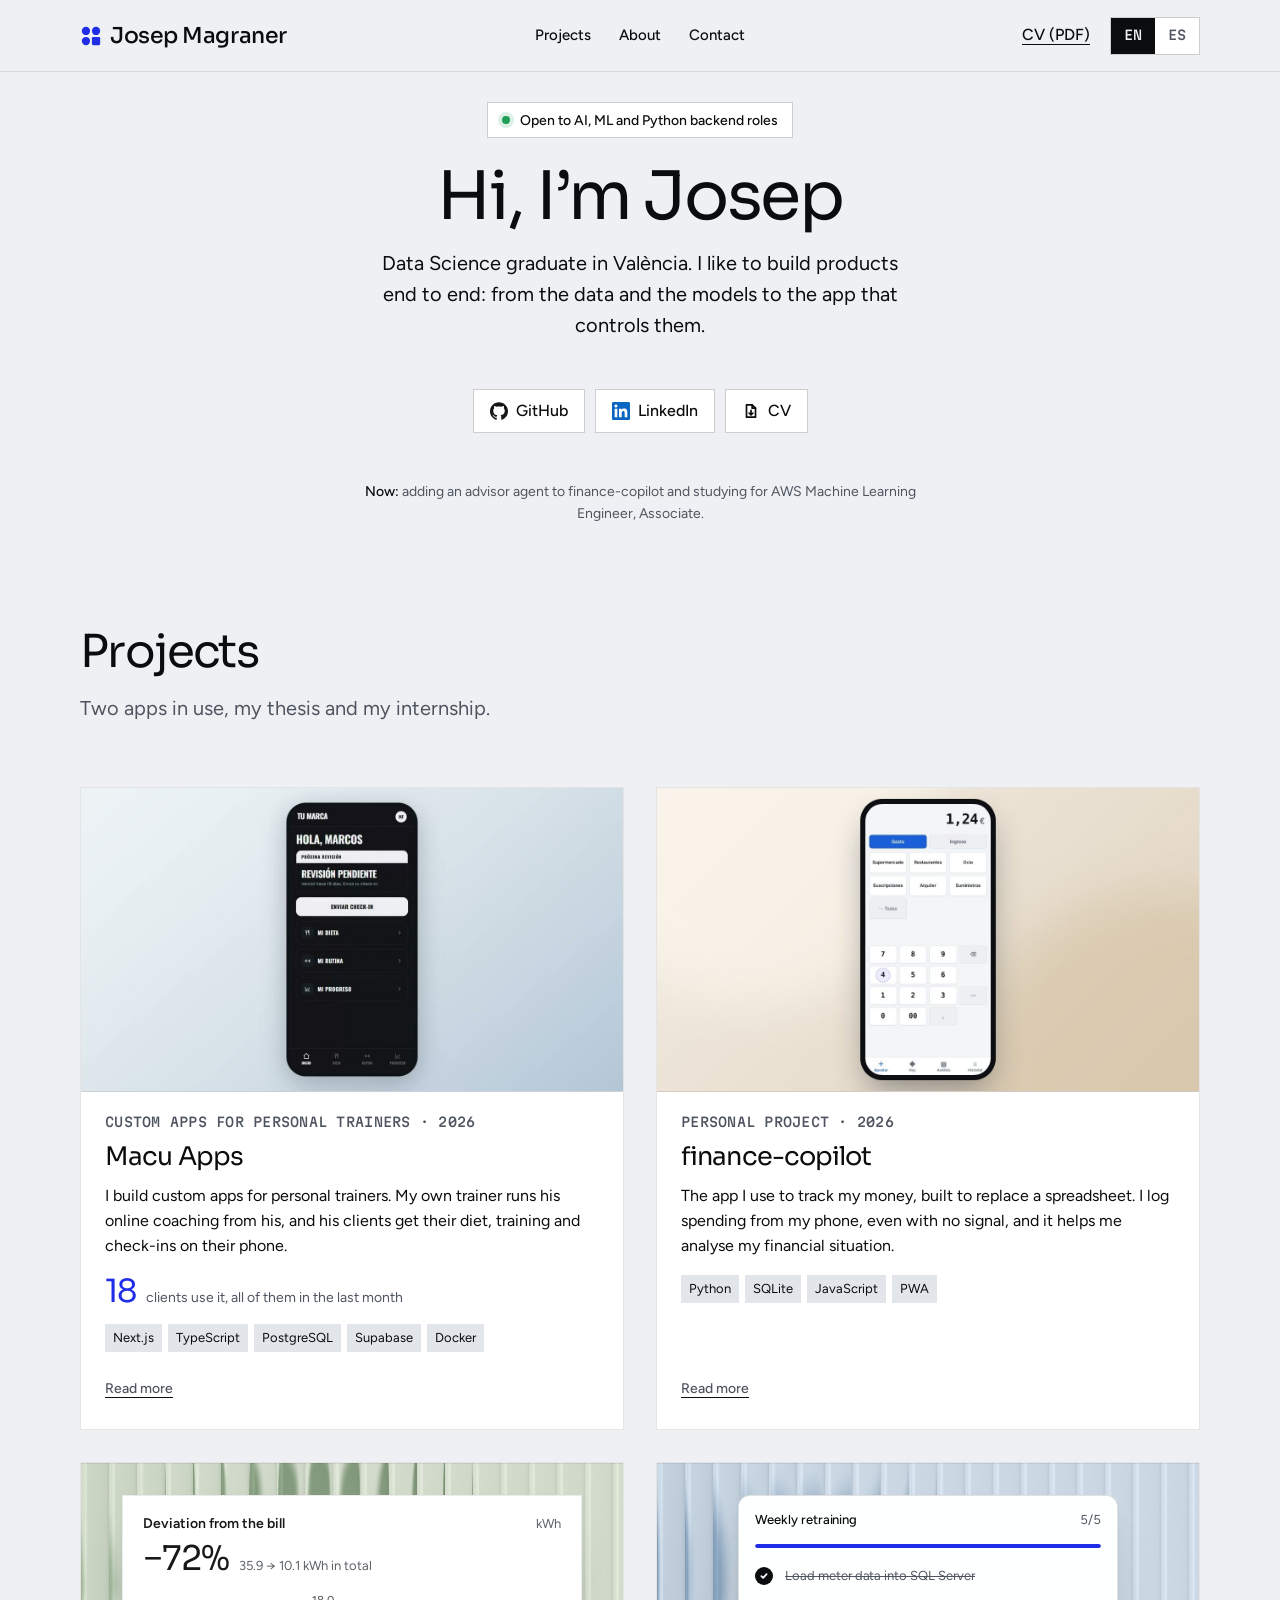
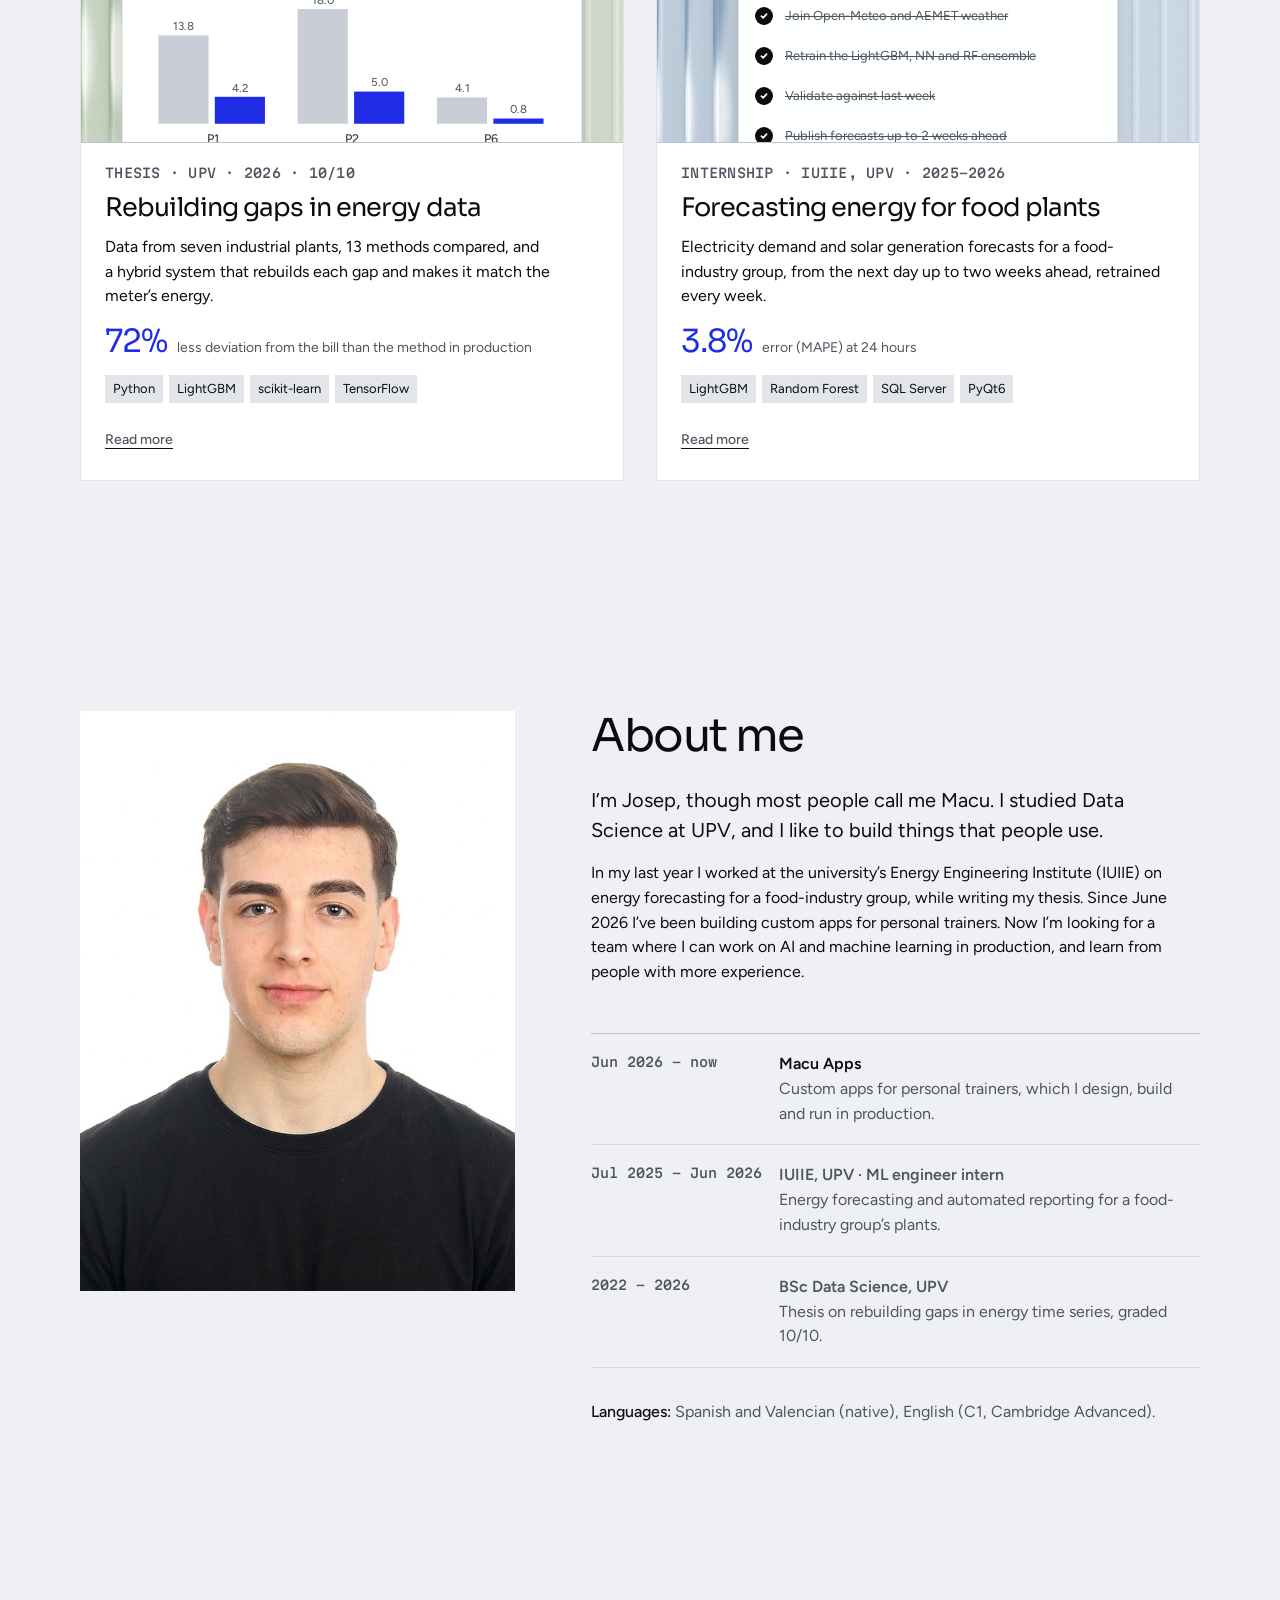
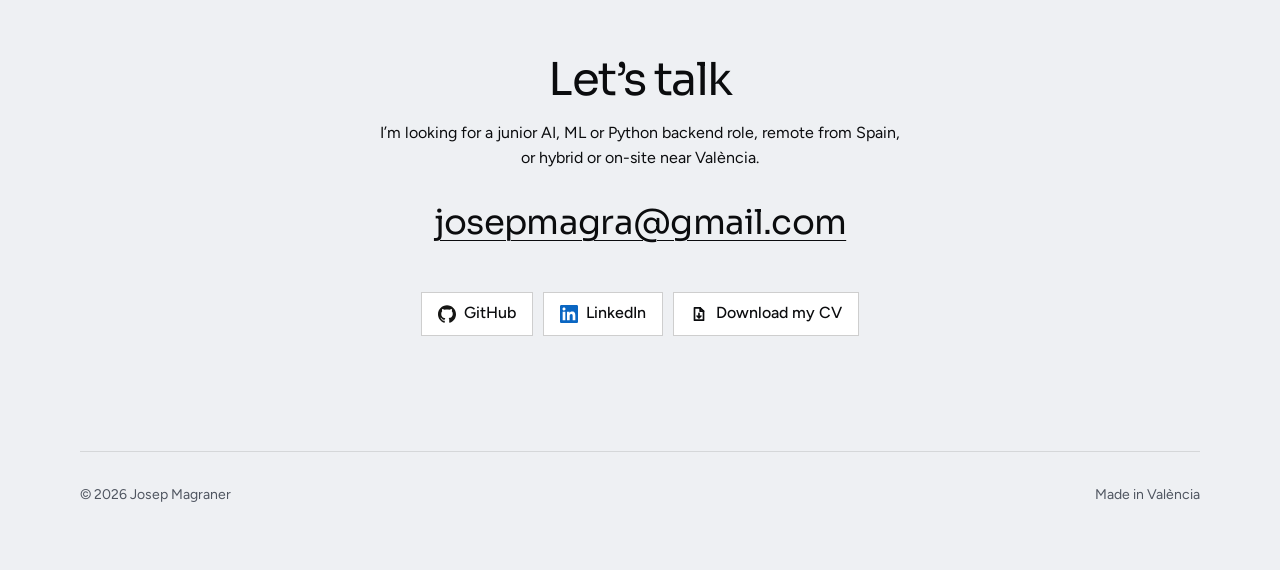
==== commit 79f95f07: "Retoques de textos, vídeo de Macu Apps regrabado y CV con josepmagra.dev - Vídeo de Macu Apps grabad" ====
--- a/index.html
+++ b/index.html
@@ -52,9 +52,8 @@
     <div class="wrap">
       <span class="intro__status"><i aria-hidden="true"></i><span class="en">Open to AI, ML and Python backend roles</span><span class="es">Busco puesto en IA, ML o backend con Python</span></span>
       <h1 id="intro-h"><span class="en">Hi, I&rsquo;m Josep</span><span class="es">Hola, soy Josep</span></h1>
-      <p class="intro__lead"><span class="en">Data Science graduate in València. I like to build complete products: the data, the models and the app on top.</span><span class="es">Graduado en Ciencia de Datos en València. Me gusta construir productos completos: los datos, los modelos y la app que va encima.</span></p>
+      <p class="intro__lead"><span class="en">Data Science graduate in València. I like to build products end to end: from the data and the models to the app that controls them.</span><span class="es">Graduado en Ciencia de Datos en València. Me gusta construir productos de principio a fin: desde los datos y los modelos hasta la app que los controla.</span></p>
       <div class="intro__links">
-        <a class="chip-link chip-link--main" href="#projects"><span class="en">See my projects</span><span class="es">Ver mis proyectos</span></a>
         <a class="chip-link" href="https://github.com/JosepMagra"><img src="assets/icons/github.svg" alt="" width="18" height="18">GitHub</a>
         <a class="chip-link" href="https://www.linkedin.com/in/josepmagra"><img src="assets/icons/linkedin.svg" alt="" width="18" height="18">LinkedIn</a>
         <a class="chip-link en" href="cv/Josep-Magraner-CV-EN.pdf"><svg viewBox="0 0 16 16" aria-hidden="true" fill="none" stroke="currentColor" stroke-width="1.5" stroke-linecap="round" stroke-linejoin="round"><path d="M4 2.5h5l3 3v8H4z"/><path d="M9 2.5v3h3M8 7.5v4M6.3 9.8 8 11.5l1.7-1.7"/></svg>CV</a><a class="chip-link es" href="cv/Josep-Magraner-CV-ES.pdf"><svg viewBox="0 0 16 16" aria-hidden="true" fill="none" stroke="currentColor" stroke-width="1.5" stroke-linecap="round" stroke-linejoin="round"><path d="M4 2.5h5l3 3v8H4z"/><path d="M9 2.5v3h3M8 7.5v4M6.3 9.8 8 11.5l1.7-1.7"/></svg>CV</a>
@@ -75,7 +74,7 @@
           <div class="proj__body">
             <span class="proj__kind"><span class="en">Custom apps for personal trainers · 2026</span><span class="es">Apps a medida para entrenadores · 2026</span></span>
             <h3><a href="projects/macu-apps.html">Macu Apps</a></h3>
-            <p class="proj__what"><span class="en">I build custom apps for personal trainers. The first one is live: my own trainer runs his online coaching from it, and his clients get their diet, training and check-ins on their phone.</span><span class="es">Hago apps a medida para entrenadores personales. La primera ya funciona: mi propio entrenador lleva desde ella su asesoría online, y sus clientes tienen la dieta, el entreno y las revisiones en el móvil.</span></p>
+            <p class="proj__what"><span class="en">I build custom apps for personal trainers. My own trainer runs his online coaching from his, and his clients get their diet, training and check-ins on their phone.</span><span class="es">Hago apps a medida para entrenadores personales. Mi propio entrenador lleva desde la suya su asesoría online, y sus clientes tienen la dieta, el entreno y las revisiones en el móvil.</span></p>
             <p class="proj__result"><b>18</b><span><span class="en">clients use it, all of them in the last month</span><span class="es">clientes la usan; todos, en el último mes</span></span></p>
             <ul class="proj__tech"><li>Next.js</li><li>TypeScript</li><li>PostgreSQL</li><li>Supabase</li><li>Docker</li></ul>
             <div class="proj__links"><a href="projects/macu-apps.html"><span class="en">Read more</span><span class="es">Ver más</span></a></div>
@@ -86,7 +85,7 @@
           <div class="proj__body">
             <span class="proj__kind"><span class="en">Personal project · 2026</span><span class="es">Proyecto personal · 2026</span></span>
             <h3><a href="projects/finance-copilot.html">finance-copilot</a></h3>
-            <p class="proj__what"><span class="en">The app I use to track my money, built to replace a spreadsheet. I log spending from my phone, even with no signal, and it tells me how long my savings would last.</span><span class="es">La app con la que llevo mis cuentas, hecha para sustituir un Excel. Apunto los gastos desde el móvil, aunque no haya cobertura, y me dice cuánto me duraría el ahorro.</span></p>
+            <p class="proj__what"><span class="en">The app I use to track my money, built to replace a spreadsheet. I log spending from my phone, even with no signal, and it helps me analyse my financial situation.</span><span class="es">La app con la que llevo mis cuentas, hecha para sustituir un Excel. Apunto los gastos desde el móvil, aunque no haya cobertura, y con ella analizo mi situación financiera.</span></p>
             
             <ul class="proj__tech"><li>Python</li><li>SQLite</li><li>JavaScript</li><li>PWA</li></ul>
             <div class="proj__links"><a href="projects/finance-copilot.html"><span class="en">Read more</span><span class="es">Ver más</span></a></div>
@@ -118,14 +117,14 @@
 <div class="ui ui-panel ui-checks" data-ui="checklist">
   <div class="ui-checks__head"><div class="ui-title"><span class="en">Weekly retraining</span><span class="es">Reentrenamiento semanal</span></div><span class="ui-spacer"></span><div class="ui-meta" data-checks-count>5/5</div></div>
   <div class="ui-checks__bar"><i data-checks-bar style="--k:1"></i></div>
-  <ul class="ui-checks__list"><li class="ui-check is-done"><span class="ui-check__box"><svg viewBox="0 0 16 16"><path d="m4.5 8.2 2.3 2.3 4.7-5"/></svg></span><span class="ui-check__label"><span class="en">Load meter data into SQL Server</span><span class="es">Cargar los contadores en SQL Server</span></span></li><li class="ui-check is-done"><span class="ui-check__box"><svg viewBox="0 0 16 16"><path d="m4.5 8.2 2.3 2.3 4.7-5"/></svg></span><span class="ui-check__label"><span class="en">Join Open-Meteo and AEMET weather</span><span class="es">Cruzar con Open-Meteo y AEMET</span></span></li><li class="ui-check is-done"><span class="ui-check__box"><svg viewBox="0 0 16 16"><path d="m4.5 8.2 2.3 2.3 4.7-5"/></svg></span><span class="ui-check__label"><span class="en">Retrain the LightGBM, NN and RF ensemble</span><span class="es">Reentrenar el ensemble LightGBM, RN y RF</span></span></li><li class="ui-check is-done"><span class="ui-check__box"><svg viewBox="0 0 16 16"><path d="m4.5 8.2 2.3 2.3 4.7-5"/></svg></span><span class="ui-check__label"><span class="en">Validate against last week</span><span class="es">Validar contra la semana anterior</span></span></li><li class="ui-check is-done"><span class="ui-check__box"><svg viewBox="0 0 16 16"><path d="m4.5 8.2 2.3 2.3 4.7-5"/></svg></span><span class="ui-check__label"><span class="en">Publish forecasts 24 h ahead</span><span class="es">Publicar la previsión a 24 h</span></span></li></ul>
+  <ul class="ui-checks__list"><li class="ui-check is-done"><span class="ui-check__box"><svg viewBox="0 0 16 16"><path d="m4.5 8.2 2.3 2.3 4.7-5"/></svg></span><span class="ui-check__label"><span class="en">Load meter data into SQL Server</span><span class="es">Cargar los contadores en SQL Server</span></span></li><li class="ui-check is-done"><span class="ui-check__box"><svg viewBox="0 0 16 16"><path d="m4.5 8.2 2.3 2.3 4.7-5"/></svg></span><span class="ui-check__label"><span class="en">Join Open-Meteo and AEMET weather</span><span class="es">Cruzar con Open-Meteo y AEMET</span></span></li><li class="ui-check is-done"><span class="ui-check__box"><svg viewBox="0 0 16 16"><path d="m4.5 8.2 2.3 2.3 4.7-5"/></svg></span><span class="ui-check__label"><span class="en">Retrain the LightGBM, NN and RF ensemble</span><span class="es">Reentrenar el ensemble LightGBM, RN y RF</span></span></li><li class="ui-check is-done"><span class="ui-check__box"><svg viewBox="0 0 16 16"><path d="m4.5 8.2 2.3 2.3 4.7-5"/></svg></span><span class="ui-check__label"><span class="en">Validate against last week</span><span class="es">Validar contra la semana anterior</span></span></li><li class="ui-check is-done"><span class="ui-check__box"><svg viewBox="0 0 16 16"><path d="m4.5 8.2 2.3 2.3 4.7-5"/></svg></span><span class="ui-check__label"><span class="en">Publish forecasts up to 2 weeks ahead</span><span class="es">Publicar la previsión a 2 semanas</span></span></li></ul>
 </div>
             </div></div>
           </div>
           <div class="proj__body">
             <span class="proj__kind"><span class="en">Internship · IUIIE, UPV · 2025–2026</span><span class="es">Prácticas · IUIIE, UPV · 2025–2026</span></span>
             <h3><a href="projects/energy-forecasting.html"><span class="en">Forecasting energy for food plants</span><span class="es">Previsión energética para plantas de alimentación</span></a></h3>
-            <p class="proj__what"><span class="en">Electricity demand and solar generation forecast 24 hours ahead for a food-industry group, retrained every week.</span><span class="es">Previsión a 24 horas de la demanda eléctrica y la generación solar de un grupo de alimentación, reentrenada cada semana.</span></p>
+            <p class="proj__what"><span class="en">Electricity demand and solar generation forecasts for a food-industry group, from the next day up to two weeks ahead, retrained every week.</span><span class="es">Previsión de la demanda eléctrica y la generación solar de un grupo de alimentación, desde el día siguiente hasta dos semanas vista, reentrenada cada semana.</span></p>
             <p class="proj__result"><b><span class="en">3.8%</span><span class="es">3,8%</span></b><span><span class="en">error (MAPE) at 24 hours</span><span class="es">de error (MAPE) a 24 horas</span></span></p>
             <ul class="proj__tech"><li>LightGBM</li><li>Random Forest</li><li>SQL Server</li><li>PyQt6</li></ul>
             <div class="proj__links"><a href="projects/energy-forecasting.html"><span class="en">Read more</span><span class="es">Ver más</span></a></div>
@@ -141,9 +140,9 @@
       <div class="about__text">
         <h2 id="about-h"><span class="en">About me</span><span class="es">Sobre mí</span></h2>
         <p class="t-lead"><span class="en">I&rsquo;m Josep, though most people call me Macu. I studied Data Science at UPV, and I like to build things that people use.</span><span class="es">Soy Josep, aunque casi todos me llaman Macu. Estudié Ciencia de Datos en la UPV y me gusta construir cosas que la gente usa.</span></p>
-        <p><span class="en">In my last year I worked at the university&rsquo;s Energy Engineering Institute (IUIIE) on energy forecasting for a food-industry group, while writing my thesis. Since June 2026 I&rsquo;ve been building custom apps for personal trainers under the name Macu Apps. Now I&rsquo;m looking for a team where I can work on AI and machine learning in production, and learn from people with more experience.</span><span class="es">En mi último año trabajé en el Instituto de Ingeniería Energética (IUIIE) de la UPV, en previsión energética para un grupo de alimentación, a la vez que hacía el TFG. Desde junio de 2026 hago apps a medida para entrenadores personales con el nombre de Macu Apps. Ahora busco un equipo donde trabajar en IA y machine learning en producción, y aprender de gente con más experiencia.</span></p>
+        <p><span class="en">In my last year I worked at the university&rsquo;s Energy Engineering Institute (IUIIE) on energy forecasting for a food-industry group, while writing my thesis. Since June 2026 I&rsquo;ve been building custom apps for personal trainers. Now I&rsquo;m looking for a team where I can work on AI and machine learning in production, and learn from people with more experience.</span><span class="es">En mi último año trabajé en el Instituto de Ingeniería Energética (IUIIE) de la UPV, en previsión energética para un grupo de alimentación, a la vez que hacía el TFG. Desde junio de 2026 hago apps a medida para entrenadores personales. Ahora busco un equipo donde trabajar en IA y machine learning en producción, y aprender de gente con más experiencia.</span></p>
         <ol class="timeline">
-          <li><time><span class="en">Jun 2026 – now</span><span class="es">jun 2026 – hoy</span></time><div><b>Macu Apps</b><span><span class="en">Custom apps for personal trainers, designed and built by me. One in production.</span><span class="es">Apps a medida para entrenadores personales, que diseño y desarrollo yo. Una en producción.</span></span></div></li>
+          <li><time><span class="en">Jun 2026 – now</span><span class="es">jun 2026 – hoy</span></time><div><b>Macu Apps</b><span><span class="en">Custom apps for personal trainers, which I design, build and run in production.</span><span class="es">Apps a medida para entrenadores personales, que diseño, desarrollo y mantengo en producción.</span></span></div></li>
           <li><time><span class="en">Jul 2025 – Jun 2026</span><span class="es">jul 2025 – jun 2026</span></time><div><b><span class="en">IUIIE, UPV · ML engineer intern</span><span class="es">IUIIE, UPV · ML engineer en prácticas</span></b><span><span class="en">Energy forecasting and automated reporting for a food-industry group&rsquo;s plants.</span><span class="es">Previsión energética e informes automáticos para las plantas de un grupo de alimentación.</span></span></div></li>
           <li><time>2022 – 2026</time><div><b><span class="en">BSc Data Science, UPV</span><span class="es">Grado en Ciencia de Datos, UPV</span></b><span><span class="en">Thesis on rebuilding gaps in energy time series, graded 10/10.</span><span class="es">TFG sobre reconstrucción de huecos en series energéticas, con un 10.</span></span></div></li>
         </ol>
@@ -152,21 +151,10 @@
     </div>
   </section>
 
-  <section class="section ground-inverse" id="how" data-moment="iris-opens" data-moment-opts='{"from": "base"}' aria-labelledby="how-h">
-    <div class="wrap">
-      <h2 id="how-h"><span class="en">How I work</span><span class="es">Cómo trabajo</span></h2>
-      <div class="how">
-        <div><span class="step-num">1</span><h3><span class="en">Tests before fixes</span><span class="es">Primero, el test</span></h3><p><span class="en">A bug gets a test that fails first. Unit, property-based and end-to-end tests run on every push, and a red build doesn&rsquo;t deploy.</span><span class="es">Cada fallo tiene antes un test que falla. Los tests unitarios, de propiedades y end-to-end se pasan en cada push, y si algo falla no se despliega.</span></p></div>
-        <div><span class="step-num">2</span><h3><span class="en">AI agents, checked by me</span><span class="es">Agentes de IA, revisados</span></h3><p><span class="en">I build with AI coding agents, and I review and verify every change they make.</span><span class="es">Programo con agentes de IA, y reviso y compruebo cada cambio que hacen.</span></p></div>
-        <div><span class="step-num">3</span><h3><span class="en">Decisions in writing</span><span class="es">Las decisiones, por escrito</span></h3><p><span class="en">A knowledge base maintained by an LLM keeps every product decision and why it was made. My agents read it before each task.</span><span class="es">Una base de conocimiento mantenida por un LLM guarda cada decisión de producto y su porqué. Mis agentes la leen antes de cada tarea.</span></p></div>
-      </div>
-    </div>
-  </section>
-
   <section class="section contact" id="contact" aria-labelledby="contact-h">
     <div class="wrap">
       <h2 id="contact-h"><span class="en">Let&rsquo;s talk</span><span class="es">Hablemos</span></h2>
-      <p><span class="en">I&rsquo;m looking for a junior AI, ML or Python backend role, remote from Spain or hybrid near València.</span><span class="es">Busco un puesto junior de IA, ML o backend con Python, en remoto desde España o híbrido cerca de València.</span></p>
+      <p><span class="en">I&rsquo;m looking for a junior AI, ML or Python backend role, remote from Spain, or hybrid or on-site near València.</span><span class="es">Busco un puesto junior de IA, ML o backend con Python, en remoto desde España, o híbrido o presencial cerca de València.</span></p>
       <p class="contact__line"><a class="contact__mail" href="mailto:josepmagra@gmail.com">josepmagra@gmail.com</a></p>
       <div class="intro__links">
         <a class="chip-link" href="https://github.com/JosepMagra"><img src="assets/icons/github.svg" alt="" width="18" height="18">GitHub</a>
@@ -184,9 +172,6 @@
 
 <script src="js/lang.js"></script>
 <script src="js/video.js" defer></script>
-<link rel="modulepreload" href="assets/moments/moments.js">
-<link rel="modulepreload" href="assets/moments/lib.js">
-<link rel="modulepreload" href="assets/moments/iris-opens/moment.js">
 <script type="module" src="assets/system.js"></script>
 <script type="module" src="assets/motion/motion.js"></script>
 <script type="module" src="assets/layout/layout.js"></script>
--- a/css/site.css
+++ b/css/site.css
@@ -19,6 +19,7 @@
 main > :is(section, .section) > .wrap { height: auto; display: block !important; }
 main > section > .wrap.about { display: grid !important; }
 main > section.intro { padding: clamp(48px, 8vw, 104px) 0 clamp(40px, 5vw, 72px) !important; }
+main > section#projects { padding-top: clamp(16px, 3vw, 40px) !important; }
 .nav__links .nav__link { font-weight: 500; }
 .nav__cv { font-weight: 500; text-decoration: underline; text-underline-offset: 4px; text-decoration-thickness: 1px; }
 
